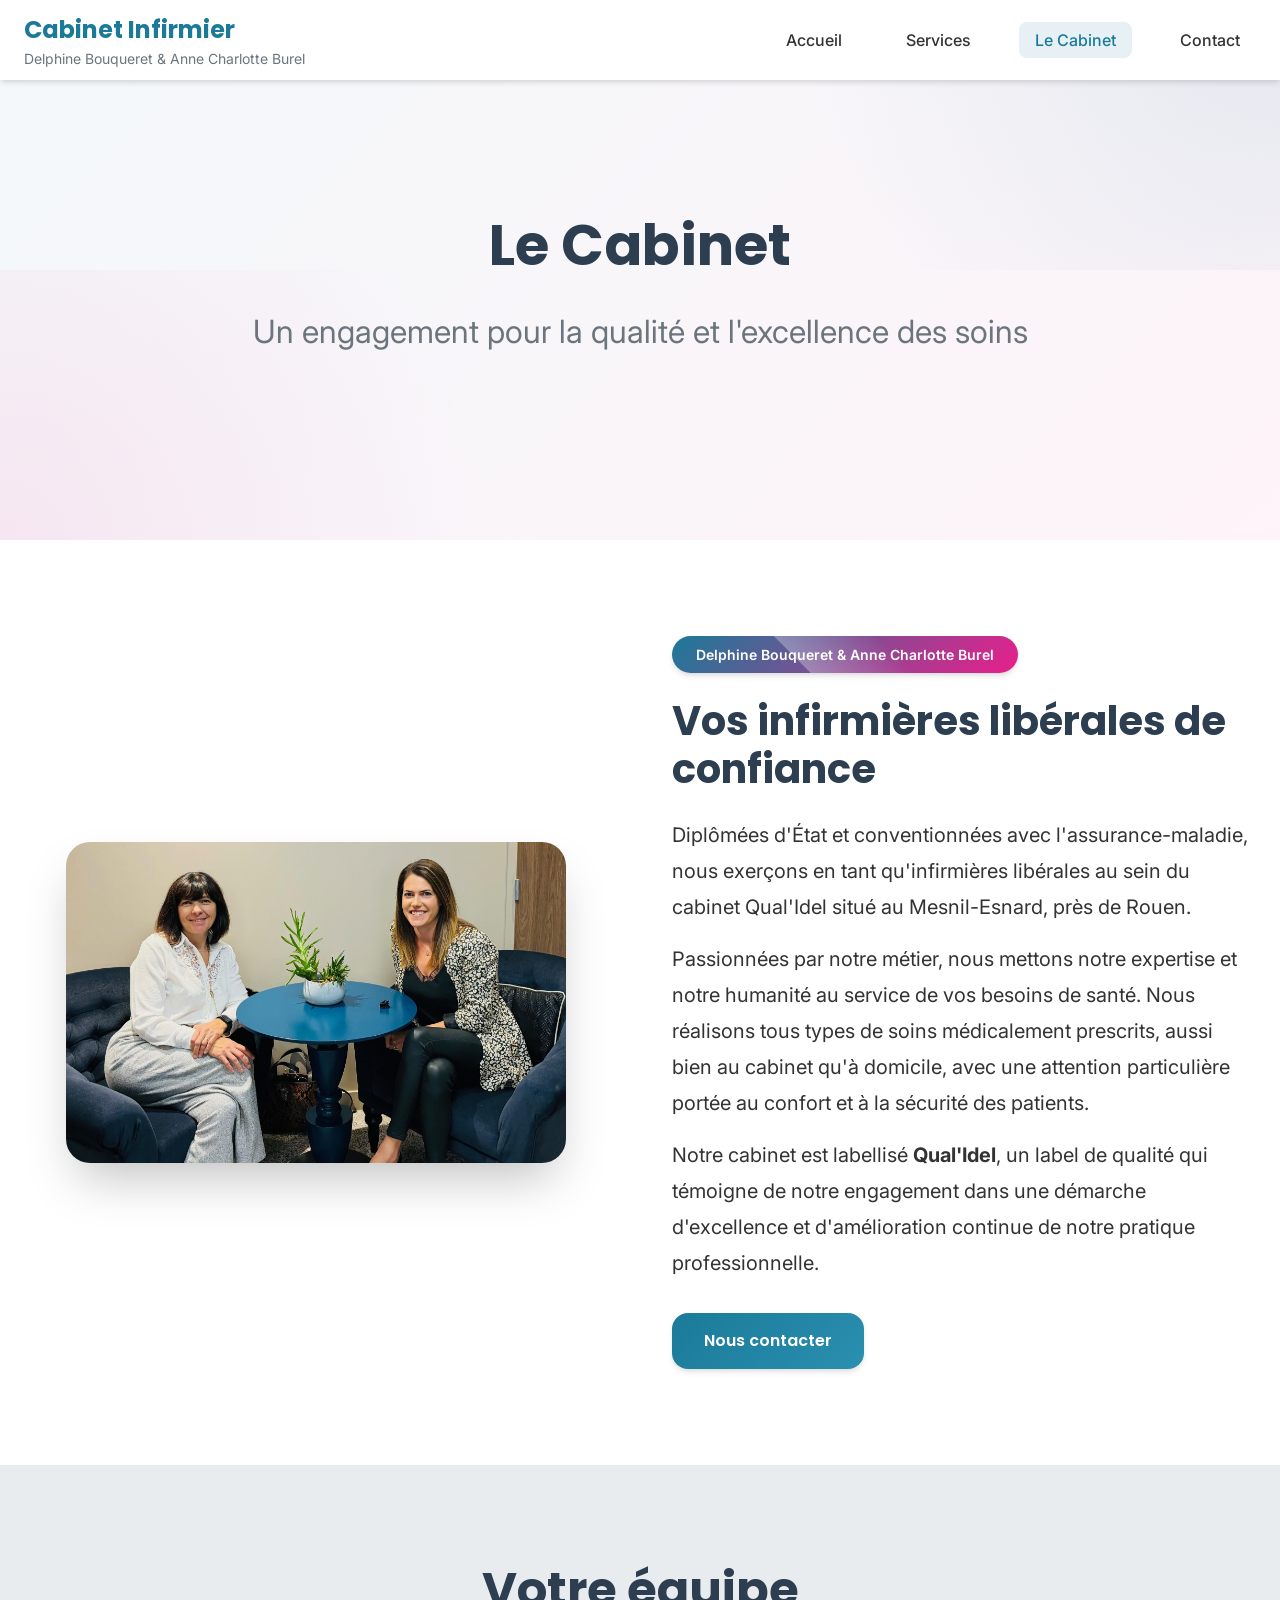
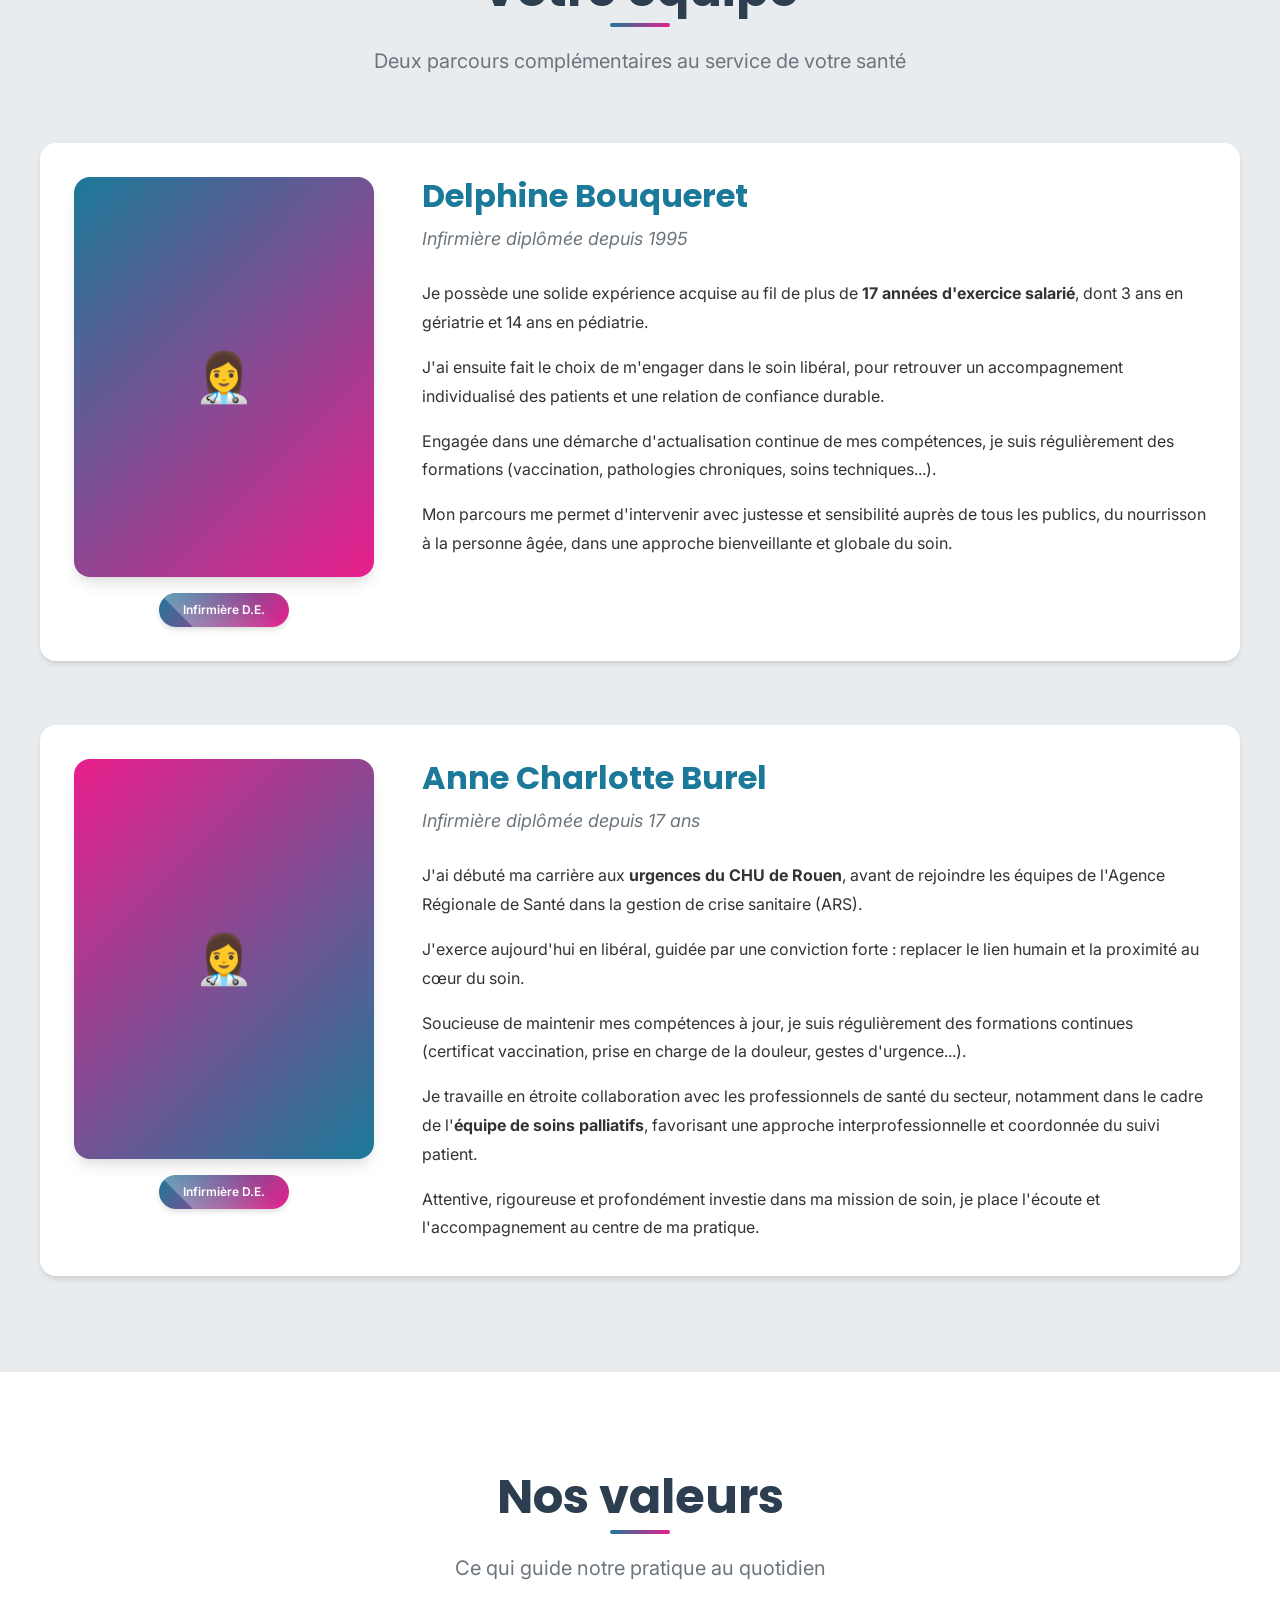
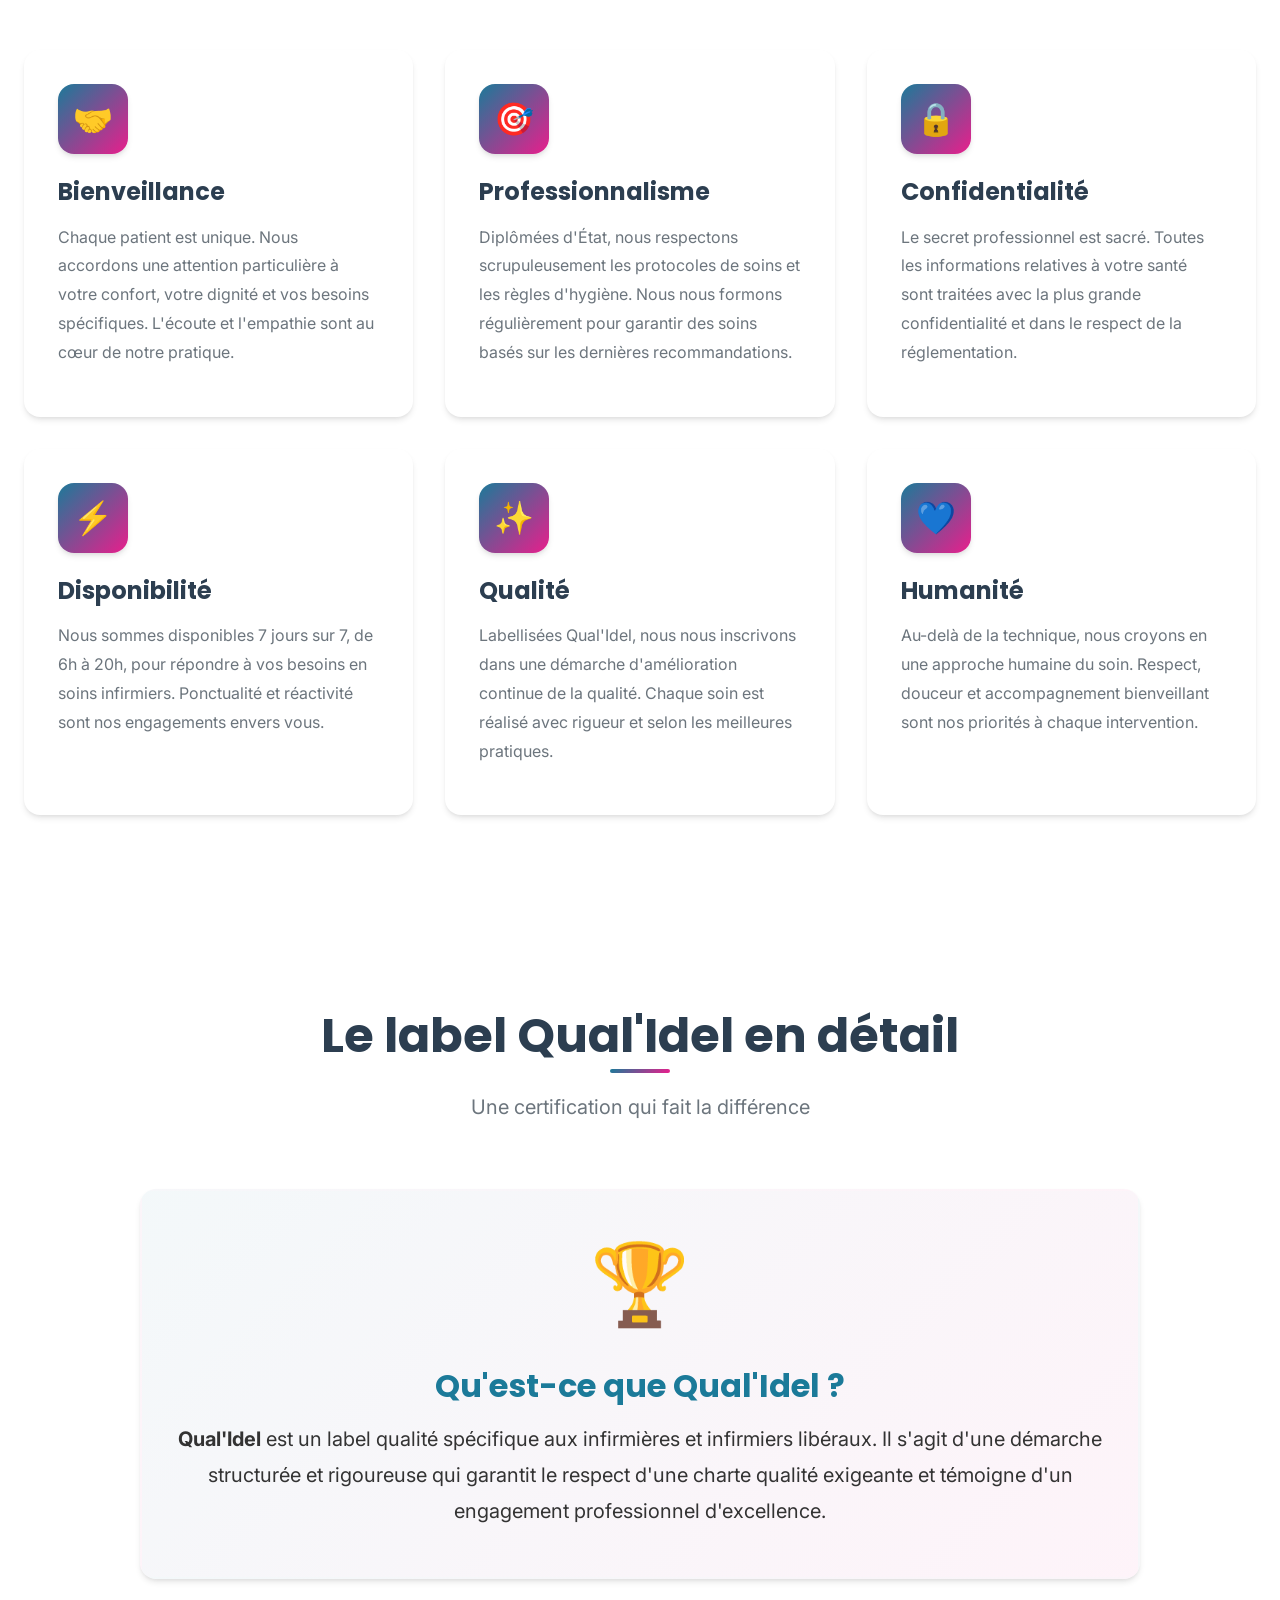
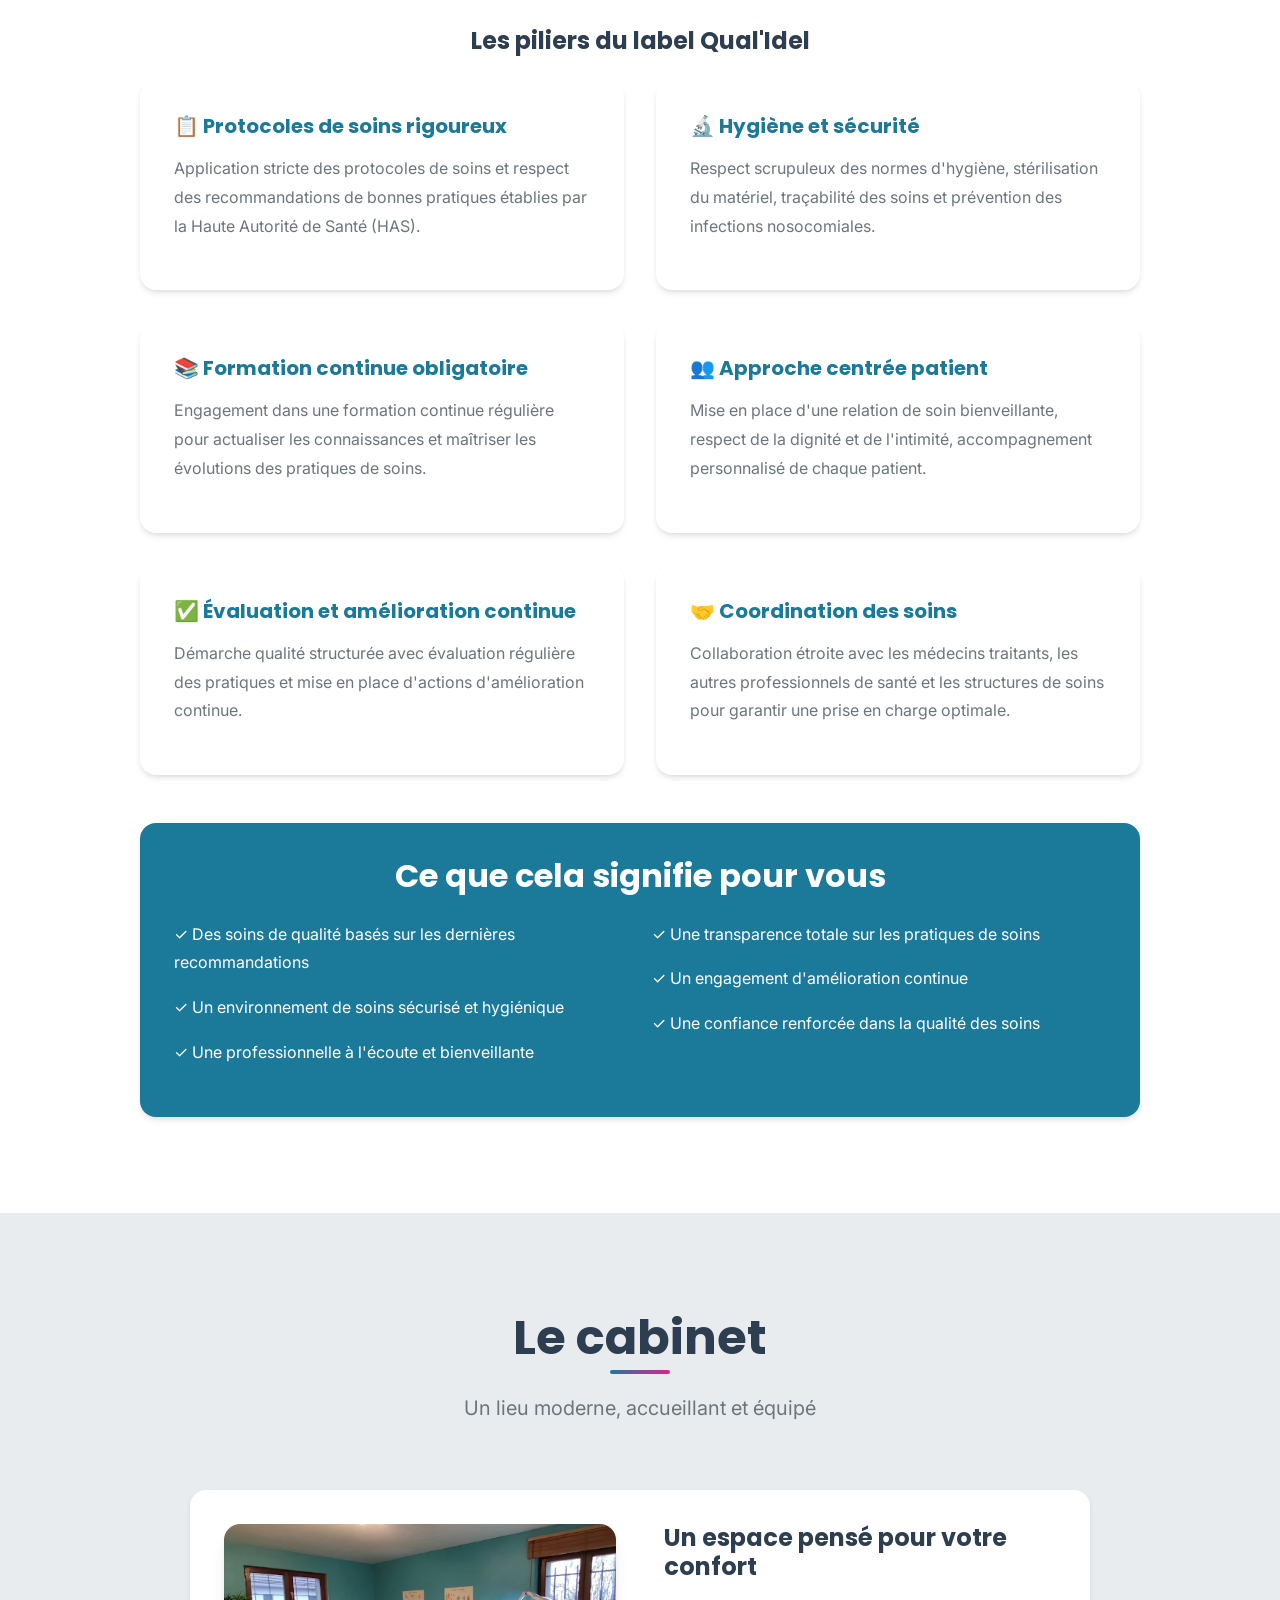
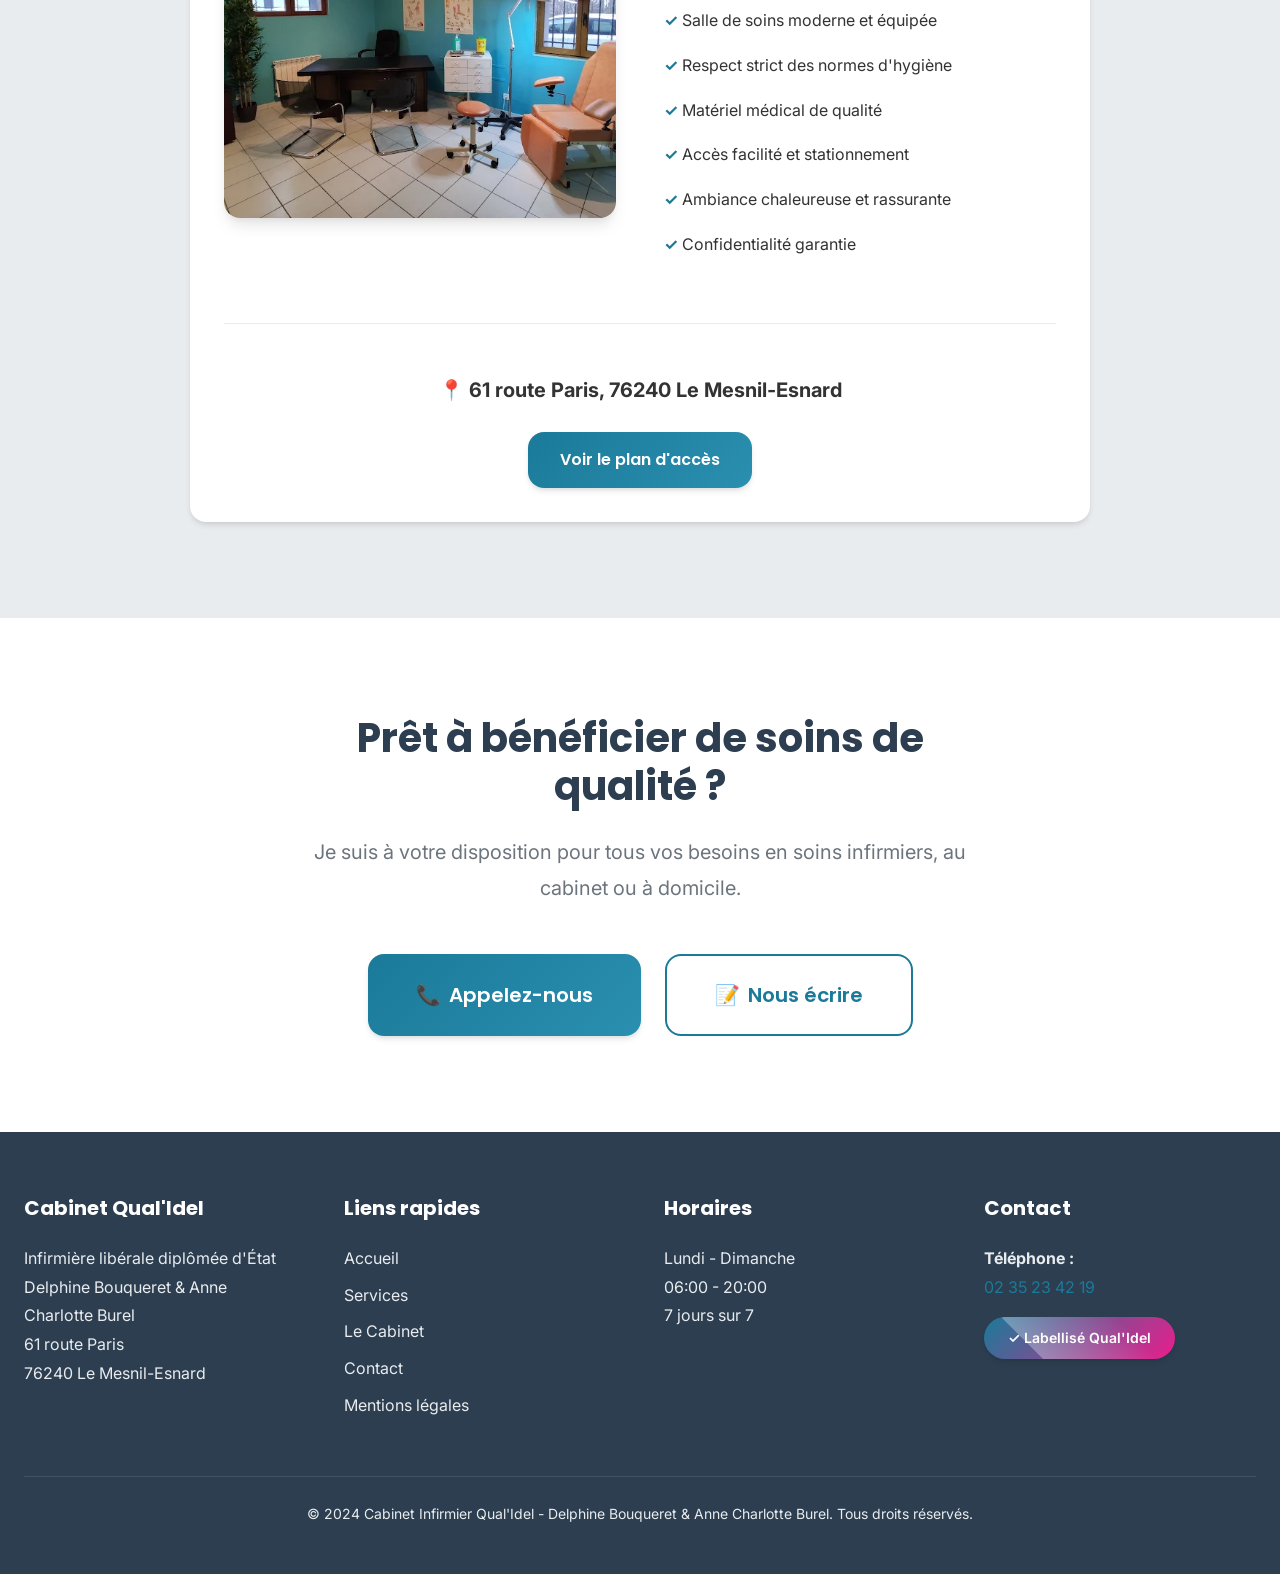
==== pages/cabinet.html @ 6325a1d1 "Lien avec le repo distant" ====
<!DOCTYPE html>
<html lang="fr">
<head>
  <meta charset="UTF-8">
  <meta name="viewport" content="width=device-width, initial-scale=1.0">
  <meta name="description" content="Découvrez le cabinet infirmier Qual'Idel : présentation de Priscillia Disdier, valeurs, label qualité et engagement professionnel.">
  <meta name="keywords" content="cabinet infirmier, Qual'Idel, Priscillia Disdier, label qualité, infirmière libérale, Le Mesnil-Esnard">

  <!-- Open Graph -->
  <meta property="og:title" content="Le Cabinet - Cabinet Infirmier Qual'Idel">
  <meta property="og:description" content="Un cabinet labellisé qualité pour des soins d'excellence.">

  <!-- Google Fonts -->
  <link rel="preconnect" href="https://fonts.googleapis.com">
  <link rel="preconnect" href="https://fonts.gstatic.com" crossorigin>
  <link href="https://fonts.googleapis.com/css2?family=Inter:wght@300;400;500;600;700&family=Poppins:wght@300;400;500;600;700&display=swap" rel="stylesheet">

  <!-- Stylesheets -->
  <link rel="stylesheet" href="../assets/css/variables.css">
  <link rel="stylesheet" href="../assets/css/style.css">
  <link rel="stylesheet" href="../assets/css/responsive.css">

  <title>Le Cabinet - Cabinet Infirmier Qual'Idel</title>
</head>
<body>
  <!-- LOADER -->
  <div class="page-loader">
    <div class="loader-spinner"></div>
  </div>

  <!-- HEADER -->
  <header class="header">
    <div class="header-container">
      <div class="header-logo">
        <div>
          <a href="../index.html" style="text-decoration: none; color: inherit;">
            <div class="logo-text">Cabinet Infirmier</div>
            <div class="logo-subtitle">Delphine Bouqueret & Anne Charlotte Burel</div>
          </a>
        </div>
      </div>

      <nav class="nav">
        <ul class="nav-menu">
          <li><a href="../index.html" class="nav-link">Accueil</a></li>
          <li><a href="services.html" class="nav-link">Services</a></li>
          <li><a href="cabinet.html" class="nav-link active">Le Cabinet</a></li>
          <li><a href="contact.html" class="nav-link">Contact</a></li>
        </ul>

        <button class="nav-toggle" aria-label="Toggle navigation">
          <span></span>
          <span></span>
          <span></span>
        </button>
      </nav>
    </div>
  </header>

  <!-- HERO SECTION -->
  <section class="hero" style="min-height: 60vh;">
    <div class="container">
      <div class="hero-content" style="grid-template-columns: 1fr; text-align: center;">
        <div class="hero-text">
          <h1>Le Cabinet</h1>
          <p class="hero-subtitle">
            Un engagement pour la qualité et l'excellence des soins
          </p>
        </div>
      </div>
    </div>
  </section>

  <!-- SECTION PRÉSENTATION -->
  <section class="section">
    <div class="container">
      <div style="display: grid; grid-template-columns: 1fr 1fr; gap: var(--spacing-3xl); align-items: center;">
        <!-- Photo des infirmières -->
        <div style="text-align: center;">
          <img
            src="../assets/images/portrait-infirmieres.jpg"
            alt="Delphine Bouqueret et Anne Charlotte Burel, infirmières libérales"
            style="width: 100%; max-width: 500px; margin: 0 auto; border-radius: var(--border-radius-xl); box-shadow: var(--shadow-2xl); display: block;"
            loading="lazy"
          >
        </div>

        <!-- Texte -->
        <div>
          <span class="badge-qualidel" style="margin-bottom: var(--spacing-lg);">Delphine Bouqueret & Anne Charlotte Burel</span>
          <h2 style="font-size: var(--font-size-3xl); margin-bottom: var(--spacing-lg);">
            Vos infirmières libérales de confiance
          </h2>
          <p style="font-size: var(--font-size-lg); line-height: var(--line-height-relaxed); margin-bottom: var(--spacing-md);">
            Diplômées d'État et conventionnées avec l'assurance-maladie, nous exerçons en tant qu'infirmières libérales
            au sein du cabinet Qual'Idel situé au Mesnil-Esnard, près de Rouen.
          </p>
          <p style="font-size: var(--font-size-lg); line-height: var(--line-height-relaxed); margin-bottom: var(--spacing-md);">
            Passionnées par notre métier, nous mettons notre expertise et notre humanité au service de vos besoins de santé.
            Nous réalisons tous types de soins médicalement prescrits, aussi bien au cabinet qu'à domicile,
            avec une attention particulière portée au confort et à la sécurité des patients.
          </p>
          <p style="font-size: var(--font-size-lg); line-height: var(--line-height-relaxed); margin-bottom: var(--spacing-xl);">
            Notre cabinet est labellisé <strong>Qual'Idel</strong>, un label de qualité qui témoigne de notre engagement
            dans une démarche d'excellence et d'amélioration continue de notre pratique professionnelle.
          </p>
          <a href="contact.html" class="btn btn-primary">
            Nous contacter
          </a>
        </div>
      </div>
    </div>
  </section>

  <!-- SECTION VOTRE ÉQUIPE -->
  <section class="section section-gray">
    <div class="container">
      <div class="section-header">
        <h2 class="section-title">Votre équipe</h2>
        <p class="section-subtitle">
          Deux parcours complémentaires au service de votre santé
        </p>
      </div>

      <div style="display: grid; grid-template-columns: 1fr; gap: var(--spacing-3xl); max-width: 1200px; margin: 0 auto;">

        <!-- DELPHINE BOUQUERET -->
        <div class="card" style="display: grid; grid-template-columns: 300px 1fr; gap: var(--spacing-2xl); align-items: start;">
          <!-- Photo placeholder -->
          <div style="text-align: center;">
            <div style="width: 100%; aspect-ratio: 3/4; background: linear-gradient(135deg, var(--color-primary), var(--color-secondary)); border-radius: var(--border-radius-lg); display: flex; align-items: center; justify-content: center; color: var(--color-white); font-size: var(--font-size-4xl); box-shadow: var(--shadow-lg); margin-bottom: var(--spacing-md);">
              👩‍⚕️
            </div>
            <span class="badge-qualidel" style="font-size: var(--font-size-xs);">Infirmière D.E.</span>
          </div>

          <!-- Texte -->
          <div>
            <h3 style="font-size: var(--font-size-2xl); color: var(--color-primary); margin-bottom: var(--spacing-sm);">
              Delphine Bouqueret
            </h3>
            <p style="font-size: var(--font-size-md); color: var(--color-text-secondary); margin-bottom: var(--spacing-lg); font-style: italic;">
              Infirmière diplômée depuis 1995
            </p>

            <div style="font-size: var(--font-size-base); line-height: var(--line-height-relaxed); color: var(--color-text-primary);">
              <p style="margin-bottom: var(--spacing-md);">
                Je possède une solide expérience acquise au fil de plus de <strong>17 années d'exercice salarié</strong>, dont 3 ans en gériatrie et 14 ans en pédiatrie.
              </p>
              <p style="margin-bottom: var(--spacing-md);">
                J'ai ensuite fait le choix de m'engager dans le soin libéral, pour retrouver un accompagnement individualisé des patients et une relation de confiance durable.
              </p>
              <p style="margin-bottom: var(--spacing-md);">
                Engagée dans une démarche d'actualisation continue de mes compétences, je suis régulièrement des formations (vaccination, pathologies chroniques, soins techniques...).
              </p>
              <p style="margin-bottom: 0;">
                Mon parcours me permet d'intervenir avec justesse et sensibilité auprès de tous les publics, du nourrisson à la personne âgée, dans une approche bienveillante et globale du soin.
              </p>
            </div>
          </div>
        </div>

        <!-- ANNE CHARLOTTE BUREL -->
        <div class="card" style="display: grid; grid-template-columns: 300px 1fr; gap: var(--spacing-2xl); align-items: start;">
          <!-- Photo placeholder -->
          <div style="text-align: center;">
            <div style="width: 100%; aspect-ratio: 3/4; background: linear-gradient(135deg, var(--color-secondary), var(--color-primary)); border-radius: var(--border-radius-lg); display: flex; align-items: center; justify-content: center; color: var(--color-white); font-size: var(--font-size-4xl); box-shadow: var(--shadow-lg); margin-bottom: var(--spacing-md);">
              👩‍⚕️
            </div>
            <span class="badge-qualidel" style="font-size: var(--font-size-xs);">Infirmière D.E.</span>
          </div>

          <!-- Texte -->
          <div>
            <h3 style="font-size: var(--font-size-2xl); color: var(--color-primary); margin-bottom: var(--spacing-sm);">
              Anne Charlotte Burel
            </h3>
            <p style="font-size: var(--font-size-md); color: var(--color-text-secondary); margin-bottom: var(--spacing-lg); font-style: italic;">
              Infirmière diplômée depuis 17 ans
            </p>

            <div style="font-size: var(--font-size-base); line-height: var(--line-height-relaxed); color: var(--color-text-primary);">
              <p style="margin-bottom: var(--spacing-md);">
                J'ai débuté ma carrière aux <strong>urgences du CHU de Rouen</strong>, avant de rejoindre les équipes de l'Agence Régionale de Santé dans la gestion de crise sanitaire (ARS).
              </p>
              <p style="margin-bottom: var(--spacing-md);">
                J'exerce aujourd'hui en libéral, guidée par une conviction forte : replacer le lien humain et la proximité au cœur du soin.
              </p>
              <p style="margin-bottom: var(--spacing-md);">
                Soucieuse de maintenir mes compétences à jour, je suis régulièrement des formations continues (certificat vaccination, prise en charge de la douleur, gestes d'urgence...).
              </p>
              <p style="margin-bottom: var(--spacing-md);">
                Je travaille en étroite collaboration avec les professionnels de santé du secteur, notamment dans le cadre de l'<strong>équipe de soins palliatifs</strong>, favorisant une approche interprofessionnelle et coordonnée du suivi patient.
              </p>
              <p style="margin-bottom: 0;">
                Attentive, rigoureuse et profondément investie dans ma mission de soin, je place l'écoute et l'accompagnement au centre de ma pratique.
              </p>
            </div>
          </div>
        </div>

      </div>
    </div>
  </section>

  <!-- SECTION VALEURS -->
  <section class="section">
    <div class="container">
      <div class="section-header">
        <h2 class="section-title">Nos valeurs</h2>
        <p class="section-subtitle">
          Ce qui guide notre pratique au quotidien
        </p>
      </div>

      <div class="card-grid">
        <div class="card">
          <div class="card-icon">🤝</div>
          <h3 class="card-title">Bienveillance</h3>
          <p class="card-text">
            Chaque patient est unique. Nous accordons une attention particulière à votre confort, votre dignité
            et vos besoins spécifiques. L'écoute et l'empathie sont au cœur de notre pratique.
          </p>
        </div>

        <div class="card">
          <div class="card-icon">🎯</div>
          <h3 class="card-title">Professionnalisme</h3>
          <p class="card-text">
            Diplômées d'État, nous respectons scrupuleusement les protocoles de soins et les règles d'hygiène.
            Nous nous formons régulièrement pour garantir des soins basés sur les dernières recommandations.
          </p>
        </div>

        <div class="card">
          <div class="card-icon">🔒</div>
          <h3 class="card-title">Confidentialité</h3>
          <p class="card-text">
            Le secret professionnel est sacré. Toutes les informations relatives à votre santé
            sont traitées avec la plus grande confidentialité et dans le respect de la réglementation.
          </p>
        </div>

        <div class="card">
          <div class="card-icon">⚡</div>
          <h3 class="card-title">Disponibilité</h3>
          <p class="card-text">
            Nous sommes disponibles 7 jours sur 7, de 6h à 20h, pour répondre à vos besoins en soins infirmiers.
            Ponctualité et réactivité sont nos engagements envers vous.
          </p>
        </div>

        <div class="card">
          <div class="card-icon">✨</div>
          <h3 class="card-title">Qualité</h3>
          <p class="card-text">
            Labellisées Qual'Idel, nous nous inscrivons dans une démarche d'amélioration continue de la qualité.
            Chaque soin est réalisé avec rigueur et selon les meilleures pratiques.
          </p>
        </div>

        <div class="card">
          <div class="card-icon">💙</div>
          <h3 class="card-title">Humanité</h3>
          <p class="card-text">
            Au-delà de la technique, nous croyons en une approche humaine du soin. Respect, douceur
            et accompagnement bienveillant sont nos priorités à chaque intervention.
          </p>
        </div>
      </div>
    </div>
  </section>

  <!-- SECTION QUAL'IDEL DÉTAILLÉE -->
  <section class="section">
    <div class="container">
      <div class="section-header">
        <h2 class="section-title">Le label Qual'Idel en détail</h2>
        <p class="section-subtitle">
          Une certification qui fait la différence
        </p>
      </div>

      <div style="max-width: 1000px; margin: 0 auto;">
        <!-- Intro -->
        <div class="card" style="margin-bottom: var(--spacing-2xl); background: linear-gradient(135deg, rgba(27, 122, 153, 0.05) 0%, rgba(233, 30, 140, 0.05) 100%);">
          <div style="text-align: center;">
            <div style="font-size: 5rem; margin-bottom: var(--spacing-lg);">🏆</div>
            <h3 style="font-size: var(--font-size-2xl); color: var(--color-primary); margin-bottom: var(--spacing-md);">
              Qu'est-ce que Qual'Idel ?
            </h3>
            <p style="font-size: var(--font-size-lg); line-height: var(--line-height-relaxed);">
              <strong>Qual'Idel</strong> est un label qualité spécifique aux infirmières et infirmiers libéraux.
              Il s'agit d'une démarche structurée et rigoureuse qui garantit le respect d'une charte qualité exigeante
              et témoigne d'un engagement professionnel d'excellence.
            </p>
          </div>
        </div>

        <!-- Les piliers -->
        <h3 style="font-size: var(--font-size-xl); margin-bottom: var(--spacing-lg); text-align: center;">
          Les piliers du label Qual'Idel
        </h3>

        <div style="display: grid; grid-template-columns: 1fr 1fr; gap: var(--spacing-xl); margin-bottom: var(--spacing-2xl);">
          <div class="card">
            <h4 style="color: var(--color-primary); margin-bottom: var(--spacing-md); font-size: var(--font-size-lg);">
              📋 Protocoles de soins rigoureux
            </h4>
            <p style="color: var(--color-text-secondary); line-height: var(--line-height-relaxed);">
              Application stricte des protocoles de soins et respect des recommandations de bonnes pratiques
              établies par la Haute Autorité de Santé (HAS).
            </p>
          </div>

          <div class="card">
            <h4 style="color: var(--color-primary); margin-bottom: var(--spacing-md); font-size: var(--font-size-lg);">
              🔬 Hygiène et sécurité
            </h4>
            <p style="color: var(--color-text-secondary); line-height: var(--line-height-relaxed);">
              Respect scrupuleux des normes d'hygiène, stérilisation du matériel, traçabilité des soins
              et prévention des infections nosocomiales.
            </p>
          </div>

          <div class="card">
            <h4 style="color: var(--color-primary); margin-bottom: var(--spacing-md); font-size: var(--font-size-lg);">
              📚 Formation continue obligatoire
            </h4>
            <p style="color: var(--color-text-secondary); line-height: var(--line-height-relaxed);">
              Engagement dans une formation continue régulière pour actualiser les connaissances
              et maîtriser les évolutions des pratiques de soins.
            </p>
          </div>

          <div class="card">
            <h4 style="color: var(--color-primary); margin-bottom: var(--spacing-md); font-size: var(--font-size-lg);">
              👥 Approche centrée patient
            </h4>
            <p style="color: var(--color-text-secondary); line-height: var(--line-height-relaxed);">
              Mise en place d'une relation de soin bienveillante, respect de la dignité et de l'intimité,
              accompagnement personnalisé de chaque patient.
            </p>
          </div>

          <div class="card">
            <h4 style="color: var(--color-primary); margin-bottom: var(--spacing-md); font-size: var(--font-size-lg);">
              ✅ Évaluation et amélioration continue
            </h4>
            <p style="color: var(--color-text-secondary); line-height: var(--line-height-relaxed);">
              Démarche qualité structurée avec évaluation régulière des pratiques et mise en place
              d'actions d'amélioration continue.
            </p>
          </div>

          <div class="card">
            <h4 style="color: var(--color-primary); margin-bottom: var(--spacing-md); font-size: var(--font-size-lg);">
              🤝 Coordination des soins
            </h4>
            <p style="color: var(--color-text-secondary); line-height: var(--line-height-relaxed);">
              Collaboration étroite avec les médecins traitants, les autres professionnels de santé
              et les structures de soins pour garantir une prise en charge optimale.
            </p>
          </div>
        </div>

        <!-- Ce que ça signifie pour vous -->
        <div class="card" style="background-color: var(--color-primary); color: var(--color-white);">
          <h3 style="font-size: var(--font-size-2xl); margin-bottom: var(--spacing-lg); text-align: center; color: var(--color-white);">
            Ce que cela signifie pour vous
          </h3>
          <div style="display: grid; grid-template-columns: 1fr 1fr; gap: var(--spacing-lg);">
            <div>
              <p style="margin-bottom: var(--spacing-md); line-height: var(--line-height-relaxed);">
                ✓ Des soins de qualité basés sur les dernières recommandations
              </p>
              <p style="margin-bottom: var(--spacing-md); line-height: var(--line-height-relaxed);">
                ✓ Un environnement de soins sécurisé et hygiénique
              </p>
              <p style="margin-bottom: var(--spacing-md); line-height: var(--line-height-relaxed);">
                ✓ Une professionnelle à l'écoute et bienveillante
              </p>
            </div>
            <div>
              <p style="margin-bottom: var(--spacing-md); line-height: var(--line-height-relaxed);">
                ✓ Une transparence totale sur les pratiques de soins
              </p>
              <p style="margin-bottom: var(--spacing-md); line-height: var(--line-height-relaxed);">
                ✓ Un engagement d'amélioration continue
              </p>
              <p style="margin-bottom: var(--spacing-md); line-height: var(--line-height-relaxed);">
                ✓ Une confiance renforcée dans la qualité des soins
              </p>
            </div>
          </div>
        </div>
      </div>
    </div>
  </section>

  <!-- SECTION CABINET -->
  <section class="section section-gray">
    <div class="container">
      <div class="section-header">
        <h2 class="section-title">Le cabinet</h2>
        <p class="section-subtitle">
          Un lieu moderne, accueillant et équipé
        </p>
      </div>

      <div style="max-width: 900px; margin: 0 auto;">
        <div class="card">
          <div style="display: grid; grid-template-columns: 1fr 1fr; gap: var(--spacing-2xl);">
            <!-- Image salle de soins -->
            <div style="text-align: center;">
              <img
                src="../assets/images/salle-soins.webp"
                alt="Salle de soins du cabinet infirmier Qual'Idel"
                style="width: 100%; aspect-ratio: 4/3; object-fit: cover; border-radius: var(--border-radius-lg); box-shadow: var(--shadow-lg); margin-bottom: var(--spacing-lg);"
                loading="lazy"
              >
            </div>

            <!-- Infos -->
            <div>
              <h3 style="font-size: var(--font-size-xl); margin-bottom: var(--spacing-lg);">
                Un espace pensé pour votre confort
              </h3>
              <ul style="list-style: none; padding: 0; line-height: var(--line-height-relaxed);">
                <li style="margin-bottom: var(--spacing-md);">
                  <strong style="color: var(--color-primary);">✓</strong> Salle de soins moderne et équipée
                </li>
                <li style="margin-bottom: var(--spacing-md);">
                  <strong style="color: var(--color-primary);">✓</strong> Respect strict des normes d'hygiène
                </li>
                <li style="margin-bottom: var(--spacing-md);">
                  <strong style="color: var(--color-primary);">✓</strong> Matériel médical de qualité
                </li>
                <li style="margin-bottom: var(--spacing-md);">
                  <strong style="color: var(--color-primary);">✓</strong> Accès facilité et stationnement
                </li>
                <li style="margin-bottom: var(--spacing-md);">
                  <strong style="color: var(--color-primary);">✓</strong> Ambiance chaleureuse et rassurante
                </li>
                <li style="margin-bottom: var(--spacing-md);">
                  <strong style="color: var(--color-primary);">✓</strong> Confidentialité garantie
                </li>
              </ul>
            </div>
          </div>

          <div style="margin-top: var(--spacing-2xl); padding-top: var(--spacing-2xl); border-top: 1px solid var(--color-neutral-medium); text-align: center;">
            <p style="font-size: var(--font-size-lg); line-height: var(--line-height-relaxed); margin-bottom: var(--spacing-lg);">
              <strong>📍 61 route Paris, 76240 Le Mesnil-Esnard</strong>
            </p>
            <a href="contact.html" class="btn btn-primary">
              Voir le plan d'accès
            </a>
          </div>
        </div>
      </div>
    </div>
  </section>

  <!-- SECTION CTA -->
  <section class="section">
    <div class="container">
      <div style="max-width: 700px; margin: 0 auto; text-align: center;">
        <h2 style="font-size: var(--font-size-3xl); margin-bottom: var(--spacing-lg);">
          Prêt à bénéficier de soins de qualité ?
        </h2>
        <p style="font-size: var(--font-size-lg); color: var(--color-text-secondary); margin-bottom: var(--spacing-2xl);">
          Je suis à votre disposition pour tous vos besoins en soins infirmiers,
          au cabinet ou à domicile.
        </p>
        <div style="display: flex; justify-content: center; gap: var(--spacing-lg); flex-wrap: wrap;">
          <a href="tel:0235234219" class="btn btn-primary btn-large">
            <span class="btn-icon">📞</span>
            Appelez-nous
          </a>
          <a href="contact.html" class="btn btn-outline btn-large">
            <span class="btn-icon">📝</span>
            Nous écrire
          </a>
        </div>
      </div>
    </div>
  </section>

  <!-- FOOTER -->
  <footer class="footer">
    <div class="container">
      <div class="footer-content">
        <div class="footer-section">
          <h3>Cabinet Qual'Idel</h3>
          <p>
            Infirmière libérale diplômée d'État<br>
            Delphine Bouqueret & Anne Charlotte Burel<br>
            61 route Paris<br>
            76240 Le Mesnil-Esnard
          </p>
        </div>

        <div class="footer-section">
          <h3>Liens rapides</h3>
          <ul class="footer-links">
            <li><a href="../index.html">Accueil</a></li>
            <li><a href="services.html">Services</a></li>
            <li><a href="cabinet.html">Le Cabinet</a></li>
            <li><a href="contact.html">Contact</a></li>
            <li><a href="mentions-legales.html">Mentions légales</a></li>
          </ul>
        </div>

        <div class="footer-section">
          <h3>Horaires</h3>
          <p>
            Lundi - Dimanche<br>
            06:00 - 20:00<br>
            7 jours sur 7
          </p>
        </div>

        <div class="footer-section">
          <h3>Contact</h3>
          <p>
            <strong>Téléphone :</strong><br>
            <a href="tel:0235234219" class="phone-number">02 35 23 42 19</a>
          </p>
          <p style="margin-top: var(--spacing-md);">
            <span class="badge-qualidel" style="display: inline-flex;">✓ Labellisé Qual'Idel</span>
          </p>
        </div>
      </div>

      <div class="footer-bottom">
        <p>&copy; 2024 Cabinet Infirmier Qual'Idel - Delphine Bouqueret & Anne Charlotte Burel. Tous droits réservés.</p>
      </div>
    </div>
  </footer>

  <!-- BOUTON RETOUR EN HAUT -->
  <button class="back-to-top" aria-label="Retour en haut">↑</button>

  <!-- SCRIPTS -->
  <script src="../assets/js/main.js"></script>
</body>
</html>
---- assets/css/variables.css ----
/* =========================================
   VARIABLES CSS - Cabinet Infirmier Qual'Idel
   ========================================= */

:root {
  /* === COULEURS PRINCIPALES === */
  --color-primary: #1B7A99;        /* Bleu canard Qual'Idel */
  --color-primary-light: #2A8FB0;  /* Bleu canard clair */
  --color-primary-dark: #14657E;   /* Bleu canard foncé */

  --color-secondary: #E91E8C;      /* Rose Qual'Idel */
  --color-secondary-light: #F03AA1; /* Rose clair */
  --color-secondary-dark: #C71876;  /* Rose foncé */

  /* === COULEURS NEUTRES === */
  --color-neutral-light: #F8F9FA;  /* Fond clair */
  --color-neutral-medium: #E9ECEF; /* Gris clair */
  --color-neutral-dark: #2C3E50;   /* Gris foncé */
  --color-white: #FFFFFF;
  --color-black: #000000;

  /* === COULEURS DE TEXTE === */
  --color-text-primary: #333333;
  --color-text-secondary: #6C757D;
  --color-text-light: #FFFFFF;

  /* === COULEURS D'ÉTAT === */
  --color-success: #28A745;
  --color-error: #DC3545;
  --color-warning: #FFC107;
  --color-info: #17A2B8;

  /* === TYPOGRAPHIE === */
  --font-heading: 'Poppins', sans-serif;
  --font-body: 'Inter', sans-serif;

  /* Tailles de police */
  --font-size-xs: 0.75rem;    /* 12px */
  --font-size-sm: 0.875rem;   /* 14px */
  --font-size-base: 1rem;     /* 16px */
  --font-size-md: 1.125rem;   /* 18px */
  --font-size-lg: 1.25rem;    /* 20px */
  --font-size-xl: 1.5rem;     /* 24px */
  --font-size-2xl: 2rem;      /* 32px */
  --font-size-3xl: 2.5rem;    /* 40px */
  --font-size-4xl: 3rem;      /* 48px */

  /* Poids de police */
  --font-weight-light: 300;
  --font-weight-regular: 400;
  --font-weight-medium: 500;
  --font-weight-semibold: 600;
  --font-weight-bold: 700;

  /* Hauteur de ligne */
  --line-height-tight: 1.2;
  --line-height-normal: 1.5;
  --line-height-relaxed: 1.8;

  /* === ESPACEMENTS === */
  --spacing-xs: 0.25rem;   /* 4px */
  --spacing-sm: 0.5rem;    /* 8px */
  --spacing-md: 1rem;      /* 16px */
  --spacing-lg: 1.5rem;    /* 24px */
  --spacing-xl: 2rem;      /* 32px */
  --spacing-2xl: 3rem;     /* 48px */
  --spacing-3xl: 4rem;     /* 64px */
  --spacing-4xl: 6rem;     /* 96px */

  /* === BORDURES === */
  --border-radius-sm: 0.25rem;  /* 4px */
  --border-radius-md: 0.5rem;   /* 8px */
  --border-radius-lg: 1rem;     /* 16px */
  --border-radius-xl: 1.5rem;   /* 24px */
  --border-radius-full: 9999px; /* Cercle complet */

  --border-width-thin: 1px;
  --border-width-medium: 2px;
  --border-width-thick: 4px;

  /* === OMBRES === */
  --shadow-sm: 0 1px 2px 0 rgba(0, 0, 0, 0.05);
  --shadow-md: 0 4px 6px -1px rgba(0, 0, 0, 0.1), 0 2px 4px -1px rgba(0, 0, 0, 0.06);
  --shadow-lg: 0 10px 15px -3px rgba(0, 0, 0, 0.1), 0 4px 6px -2px rgba(0, 0, 0, 0.05);
  --shadow-xl: 0 20px 25px -5px rgba(0, 0, 0, 0.1), 0 10px 10px -5px rgba(0, 0, 0, 0.04);
  --shadow-2xl: 0 25px 50px -12px rgba(0, 0, 0, 0.25);

  /* === TRANSITIONS === */
  --transition-fast: 150ms ease-in-out;
  --transition-base: 300ms ease-in-out;
  --transition-slow: 500ms ease-in-out;

  /* === Z-INDEX === */
  --z-index-dropdown: 1000;
  --z-index-sticky: 1020;
  --z-index-fixed: 1030;
  --z-index-modal-backdrop: 1040;
  --z-index-modal: 1050;
  --z-index-popover: 1060;
  --z-index-tooltip: 1070;

  /* === LARGEURS MAXIMALES === */
  --container-sm: 640px;
  --container-md: 768px;
  --container-lg: 1024px;
  --container-xl: 1280px;
  --container-2xl: 1536px;

  /* === BREAKPOINTS (pour référence JS) === */
  --breakpoint-sm: 640px;
  --breakpoint-md: 768px;
  --breakpoint-lg: 1024px;
  --breakpoint-xl: 1280px;
  --breakpoint-2xl: 1536px;

  /* === HEADER === */
  --header-height: 80px;
  --header-height-mobile: 70px;
}

/* === MODE SOMBRE (BONUS) === */
@media (prefers-color-scheme: dark) {
  :root.dark-mode {
    --color-neutral-light: #1A202C;
    --color-neutral-medium: #2D3748;
    --color-neutral-dark: #E2E8F0;
    --color-white: #1A202C;
    --color-text-primary: #E2E8F0;
    --color-text-secondary: #A0AEC0;
  }
}
---- assets/css/style.css ----
/* =========================================
   STYLES PRINCIPAUX - Cabinet Infirmier Qual'Idel
   ========================================= */

/* === RESET & BASE === */
*, *::before, *::after {
  box-sizing: border-box;
  margin: 0;
  padding: 0;
}

html {
  font-size: 16px;
  scroll-behavior: smooth;
}

body {
  font-family: var(--font-body);
  font-size: var(--font-size-base);
  line-height: var(--line-height-normal);
  color: var(--color-text-primary);
  background-color: var(--color-white);
  -webkit-font-smoothing: antialiased;
  -moz-osx-font-smoothing: grayscale;
}

/* === TYPOGRAPHIE === */
h1, h2, h3, h4, h5, h6 {
  font-family: var(--font-heading);
  font-weight: var(--font-weight-bold);
  line-height: var(--line-height-tight);
  color: var(--color-neutral-dark);
  margin-bottom: var(--spacing-md);
}

h1 { font-size: var(--font-size-4xl); }
h2 { font-size: var(--font-size-3xl); }
h3 { font-size: var(--font-size-2xl); }
h4 { font-size: var(--font-size-xl); }
h5 { font-size: var(--font-size-lg); }
h6 { font-size: var(--font-size-md); }

p {
  margin-bottom: var(--spacing-md);
  line-height: var(--line-height-relaxed);
}

a {
  color: var(--color-primary);
  text-decoration: none;
  transition: color var(--transition-fast);
}

a:hover {
  color: var(--color-primary-dark);
}

/* === CONTENEURS === */
.container {
  width: 100%;
  max-width: var(--container-xl);
  margin: 0 auto;
  padding: 0 var(--spacing-lg);
}

.container-sm {
  max-width: var(--container-md);
}

.section {
  padding: var(--spacing-4xl) 0;
}

.section-gray {
  background-color: var(--color-neutral-medium);
}

/* === HEADER === */
.header {
  position: fixed;
  top: 0;
  left: 0;
  right: 0;
  width: 100%;
  height: var(--header-height);
  background-color: var(--color-white);
  box-shadow: var(--shadow-md);
  z-index: var(--z-index-fixed);
  transition: transform var(--transition-base);
}

.header.hidden {
  transform: translateY(-100%);
}

.header-container {
  display: flex;
  align-items: center;
  justify-content: space-between;
  height: 100%;
  padding: 0 var(--spacing-lg);
  max-width: var(--container-2xl);
  margin: 0 auto;
}

.header-logo {
  display: flex;
  align-items: center;
  gap: var(--spacing-md);
}

.logo-text {
  font-family: var(--font-heading);
  font-size: var(--font-size-xl);
  font-weight: var(--font-weight-bold);
  color: var(--color-primary);
}

.logo-subtitle {
  font-size: var(--font-size-sm);
  color: var(--color-text-secondary);
  font-weight: var(--font-weight-regular);
}

/* === NAVIGATION === */
.nav {
  display: flex;
  align-items: center;
  gap: var(--spacing-xl);
}

.nav-menu {
  display: flex;
  list-style: none;
  gap: var(--spacing-xl);
}

.nav-link {
  font-weight: var(--font-weight-medium);
  color: var(--color-text-primary);
  padding: var(--spacing-sm) var(--spacing-md);
  border-radius: var(--border-radius-md);
  transition: all var(--transition-fast);
}

.nav-link:hover,
.nav-link.active {
  color: var(--color-primary);
  background-color: rgba(27, 122, 153, 0.1);
}

.nav-toggle {
  display: none;
  flex-direction: column;
  gap: 5px;
  background: none;
  border: none;
  cursor: pointer;
  padding: var(--spacing-sm);
}

.nav-toggle span {
  width: 25px;
  height: 3px;
  background-color: var(--color-primary);
  border-radius: var(--border-radius-sm);
  transition: all var(--transition-fast);
}

/* === BOUTONS === */
.btn {
  display: inline-flex;
  align-items: center;
  justify-content: center;
  gap: var(--spacing-sm);
  padding: var(--spacing-md) var(--spacing-xl);
  font-family: var(--font-heading);
  font-size: var(--font-size-base);
  font-weight: var(--font-weight-semibold);
  border: none;
  border-radius: var(--border-radius-lg);
  cursor: pointer;
  transition: all var(--transition-base);
  text-decoration: none;
  position: relative;
  overflow: hidden;
}

.btn::before {
  content: '';
  position: absolute;
  top: 50%;
  left: 50%;
  width: 0;
  height: 0;
  border-radius: 50%;
  background: rgba(255, 255, 255, 0.3);
  transform: translate(-50%, -50%);
  transition: width 0.6s, height 0.6s;
}

.btn:hover::before {
  width: 300px;
  height: 300px;
}

.btn-primary {
  background: linear-gradient(135deg, var(--color-primary), var(--color-primary-light));
  color: var(--color-white);
  box-shadow: var(--shadow-md);
}

.btn-primary:hover {
  background: linear-gradient(135deg, var(--color-primary-dark), var(--color-primary));
  color: var(--color-white);
  transform: translateY(-3px) scale(1.02);
  box-shadow: var(--shadow-xl);
}

.btn-secondary {
  background: linear-gradient(135deg, var(--color-secondary), var(--color-secondary-light));
  color: var(--color-white);
  box-shadow: var(--shadow-md);
}

.btn-secondary:hover {
  background: linear-gradient(135deg, var(--color-secondary-dark), var(--color-secondary));
  color: var(--color-white);
  transform: translateY(-3px) scale(1.02);
  box-shadow: var(--shadow-xl);
}

.btn-outline {
  background-color: transparent;
  color: var(--color-primary);
  border: 2px solid var(--color-primary);
}

.btn-outline:hover {
  background-color: var(--color-primary);
  color: var(--color-white);
}

.btn-large {
  padding: var(--spacing-lg) var(--spacing-2xl);
  font-size: var(--font-size-lg);
}

.btn-icon {
  font-size: var(--font-size-lg);
}

/* === HERO SECTION === */
.hero {
  min-height: 100vh;
  display: flex;
  align-items: center;
  background: linear-gradient(135deg, rgba(27, 122, 153, 0.05) 0%, rgba(233, 30, 140, 0.05) 100%);
  padding-top: var(--header-height);
  position: relative;
  overflow: hidden;
}

.hero::before {
  content: '';
  position: absolute;
  top: -50%;
  right: -50%;
  width: 100%;
  height: 100%;
  background: radial-gradient(circle, rgba(27, 122, 153, 0.1) 0%, transparent 70%);
  animation: float 20s infinite ease-in-out;
}

.hero::after {
  content: '';
  position: absolute;
  bottom: -50%;
  left: -50%;
  width: 100%;
  height: 100%;
  background: radial-gradient(circle, rgba(233, 30, 140, 0.08) 0%, transparent 70%);
  animation: float 15s infinite ease-in-out reverse;
}

@keyframes float {
  0%, 100% { transform: translate(0, 0); }
  50% { transform: translate(50px, 50px); }
}

.hero-content {
  display: grid;
  grid-template-columns: 1fr 1fr;
  gap: var(--spacing-3xl);
  align-items: center;
  position: relative;
  z-index: 1;
}

.hero-text h1 {
  font-size: var(--font-size-4xl);
  margin-bottom: var(--spacing-lg);
  color: var(--color-neutral-dark);
  animation: slideInLeft 0.8s ease-out;
}

.hero-text .highlight {
  background: linear-gradient(135deg, var(--color-primary), var(--color-secondary));
  -webkit-background-clip: text;
  -webkit-text-fill-color: transparent;
  background-clip: text;
  position: relative;
}

.hero-text .highlight::after {
  content: '';
  position: absolute;
  bottom: -5px;
  left: 0;
  width: 100%;
  height: 3px;
  background: linear-gradient(135deg, var(--color-primary), var(--color-secondary));
  transform: scaleX(0);
  transform-origin: left;
  animation: underline 1s ease-out 0.5s forwards;
}

@keyframes slideInLeft {
  from {
    opacity: 0;
    transform: translateX(-50px);
  }
  to {
    opacity: 1;
    transform: translateX(0);
  }
}

@keyframes underline {
  to {
    transform: scaleX(1);
  }
}

.hero-subtitle {
  font-size: var(--font-size-xl);
  color: var(--color-text-secondary);
  margin-bottom: var(--spacing-2xl);
  line-height: var(--line-height-relaxed);
}

.hero-cta {
  display: flex;
  gap: var(--spacing-lg);
  flex-wrap: wrap;
}

.hero-image {
  display: flex;
  justify-content: center;
  align-items: center;
}

.hero-image-placeholder {
  width: 100%;
  max-width: 500px;
  aspect-ratio: 1;
  background: linear-gradient(135deg, var(--color-primary), var(--color-secondary));
  border-radius: var(--border-radius-xl);
  display: flex;
  align-items: center;
  justify-content: center;
  color: var(--color-white);
  font-size: var(--font-size-2xl);
  box-shadow: var(--shadow-2xl);
  animation: float 6s infinite ease-in-out, slideInRight 0.8s ease-out;
  position: relative;
}

.hero-image-placeholder::before {
  content: '';
  position: absolute;
  inset: -10px;
  border-radius: var(--border-radius-xl);
  background: linear-gradient(135deg, var(--color-primary), var(--color-secondary));
  opacity: 0.3;
  filter: blur(20px);
  z-index: -1;
  animation: pulse 3s infinite;
}

@keyframes slideInRight {
  from {
    opacity: 0;
    transform: translateX(50px);
  }
  to {
    opacity: 1;
    transform: translateX(0);
  }
}

@keyframes pulse {
  0%, 100% {
    opacity: 0.3;
    transform: scale(1);
  }
  50% {
    opacity: 0.5;
    transform: scale(1.05);
  }
}

/* === SECTIONS === */
.section-header {
  text-align: center;
  max-width: 800px;
  margin: 0 auto var(--spacing-3xl);
}

.section-title {
  font-size: var(--font-size-3xl);
  margin-bottom: var(--spacing-md);
  position: relative;
  display: inline-block;
  padding-bottom: var(--spacing-sm);
}

.section-title::after {
  content: '';
  position: absolute;
  bottom: 0;
  left: 50%;
  transform: translateX(-50%);
  width: 60px;
  height: 4px;
  background: linear-gradient(135deg, var(--color-primary), var(--color-secondary));
  border-radius: var(--border-radius-full);
}

.section-subtitle {
  font-size: var(--font-size-lg);
  color: var(--color-text-secondary);
}

/* === CARDS === */
.card-grid {
  display: grid;
  grid-template-columns: repeat(auto-fit, minmax(300px, 1fr));
  gap: var(--spacing-xl);
}

.card {
  background-color: var(--color-white);
  border-radius: var(--border-radius-lg);
  padding: var(--spacing-xl);
  box-shadow: var(--shadow-md);
  transition: all var(--transition-base);
  border: 2px solid transparent;
  position: relative;
  overflow: hidden;
}

.card::before {
  content: '';
  position: absolute;
  top: 0;
  left: -100%;
  width: 100%;
  height: 100%;
  background: linear-gradient(90deg, transparent, rgba(27, 122, 153, 0.1), transparent);
  transition: left 0.5s;
}

.card:hover::before {
  left: 100%;
}

.card:hover {
  transform: translateY(-8px) scale(1.02);
  box-shadow: var(--shadow-2xl);
  border-color: var(--color-primary);
}

.card-icon {
  width: 70px;
  height: 70px;
  background: linear-gradient(135deg, var(--color-primary), var(--color-secondary));
  border-radius: var(--border-radius-lg);
  display: flex;
  align-items: center;
  justify-content: center;
  color: var(--color-white);
  font-size: var(--font-size-2xl);
  margin-bottom: var(--spacing-lg);
  transition: all var(--transition-base);
  box-shadow: var(--shadow-md);
}

.card:hover .card-icon {
  transform: rotate(5deg) scale(1.1);
  box-shadow: var(--shadow-lg);
}

.card-title {
  font-size: var(--font-size-xl);
  margin-bottom: var(--spacing-md);
}

.card-text {
  color: var(--color-text-secondary);
  line-height: var(--line-height-relaxed);
}

/* === BADGE QUAL'IDEL === */
.badge-qualidel {
  display: inline-flex;
  align-items: center;
  gap: var(--spacing-sm);
  padding: var(--spacing-sm) var(--spacing-lg);
  background: linear-gradient(135deg, var(--color-primary), var(--color-secondary));
  color: var(--color-white);
  border-radius: var(--border-radius-full);
  font-weight: var(--font-weight-semibold);
  font-size: var(--font-size-sm);
  box-shadow: var(--shadow-md);
  transition: all var(--transition-base);
  position: relative;
  overflow: hidden;
}

.badge-qualidel::after {
  content: '';
  position: absolute;
  top: -50%;
  right: -50%;
  bottom: -50%;
  left: -50%;
  background: linear-gradient(to bottom, rgba(255, 255, 255, 0), rgba(255, 255, 255, 0.3));
  transform: rotate(45deg);
  animation: shine 3s infinite;
}

@keyframes shine {
  0% { transform: translateX(-100%) translateY(-100%) rotate(45deg); }
  100% { transform: translateX(100%) translateY(100%) rotate(45deg); }
}

.badge-qualidel:hover {
  transform: scale(1.05);
  box-shadow: var(--shadow-lg);
}

/* === TÉMOIGNAGES === */
.testimonial-grid {
  display: grid;
  grid-template-columns: repeat(auto-fit, minmax(350px, 1fr));
  gap: var(--spacing-xl);
}

.testimonial {
  background: linear-gradient(135deg, var(--color-white) 0%, rgba(27, 122, 153, 0.02) 100%);
  padding: var(--spacing-xl);
  border-radius: var(--border-radius-lg);
  box-shadow: var(--shadow-md);
  position: relative;
  transition: all var(--transition-base);
  border: 2px solid transparent;
}

.testimonial:hover {
  transform: translateY(-5px);
  box-shadow: var(--shadow-xl);
  border-color: var(--color-primary);
}

.testimonial::before {
  content: '"';
  position: absolute;
  top: var(--spacing-lg);
  left: var(--spacing-lg);
  font-size: 4rem;
  color: var(--color-primary);
  opacity: 0.15;
  font-family: Georgia, serif;
  line-height: 1;
  transition: all var(--transition-base);
}

.testimonial:hover::before {
  opacity: 0.3;
  transform: scale(1.1);
}

.testimonial-text {
  font-style: italic;
  margin-bottom: var(--spacing-lg);
  position: relative;
  z-index: 1;
}

.testimonial-author {
  display: flex;
  align-items: center;
  gap: var(--spacing-md);
}

.testimonial-avatar {
  width: 50px;
  height: 50px;
  border-radius: var(--border-radius-full);
  background: linear-gradient(135deg, var(--color-primary), var(--color-secondary));
  display: flex;
  align-items: center;
  justify-content: center;
  color: var(--color-white);
  font-weight: var(--font-weight-bold);
}

.testimonial-name {
  font-weight: var(--font-weight-semibold);
  color: var(--color-neutral-dark);
}

.testimonial-rating {
  color: var(--color-warning);
  margin-top: var(--spacing-xs);
}

/* === INFO PRATIQUES === */
.info-grid {
  display: grid;
  grid-template-columns: repeat(auto-fit, minmax(250px, 1fr));
  gap: var(--spacing-xl);
}

.info-item {
  display: flex;
  flex-direction: column;
  align-items: center;
  text-align: center;
  padding: var(--spacing-xl);
  background-color: var(--color-white);
  border-radius: var(--border-radius-lg);
  box-shadow: var(--shadow-md);
  transition: all var(--transition-base);
  border: 2px solid transparent;
}

.info-item:hover {
  transform: translateY(-5px);
  box-shadow: var(--shadow-xl);
  border-color: var(--color-primary);
}

.info-icon {
  width: 80px;
  height: 80px;
  background: linear-gradient(135deg, var(--color-primary), var(--color-secondary));
  border-radius: var(--border-radius-full);
  display: flex;
  align-items: center;
  justify-content: center;
  color: var(--color-white);
  font-size: var(--font-size-2xl);
  margin-bottom: var(--spacing-lg);
  transition: all var(--transition-base);
  box-shadow: 0 4px 15px rgba(27, 122, 153, 0.3);
}

.info-item:hover .info-icon {
  transform: scale(1.1) rotate(5deg);
  box-shadow: 0 6px 20px rgba(27, 122, 153, 0.5);
}

.info-title {
  font-size: var(--font-size-lg);
  font-weight: var(--font-weight-semibold);
  margin-bottom: var(--spacing-sm);
}

.info-text {
  color: var(--color-text-secondary);
}

.info-link {
  margin-top: var(--spacing-md);
  font-weight: var(--font-weight-semibold);
  color: var(--color-primary);
}

/* === FORMULAIRE === */
.form-group {
  margin-bottom: var(--spacing-lg);
}

.form-label {
  display: block;
  font-weight: var(--font-weight-semibold);
  margin-bottom: var(--spacing-sm);
  color: var(--color-neutral-dark);
}

.form-input,
.form-textarea,
.form-select {
  width: 100%;
  padding: var(--spacing-md);
  font-family: var(--font-body);
  font-size: var(--font-size-base);
  border: 2px solid var(--color-neutral-medium);
  border-radius: var(--border-radius-md);
  transition: all var(--transition-fast);
  background-color: var(--color-white);
}

.form-input:focus,
.form-textarea:focus,
.form-select:focus {
  outline: none;
  border-color: var(--color-primary);
  box-shadow: 0 0 0 3px rgba(27, 122, 153, 0.1);
}

.form-textarea {
  resize: vertical;
  min-height: 150px;
}

.form-error {
  color: var(--color-error);
  font-size: var(--font-size-sm);
  margin-top: var(--spacing-xs);
  display: none;
}

.form-group.error .form-error {
  display: block;
}

.form-group.error .form-input,
.form-group.error .form-textarea {
  border-color: var(--color-error);
}

.form-success {
  padding: var(--spacing-lg);
  background-color: var(--color-success);
  color: var(--color-white);
  border-radius: var(--border-radius-md);
  text-align: center;
  margin-bottom: var(--spacing-lg);
  display: none;
}

.form-success.show {
  display: block;
}

/* === MAP === */
.map-container {
  width: 100%;
  height: 400px;
  border-radius: var(--border-radius-lg);
  overflow: hidden;
  box-shadow: var(--shadow-lg);
  margin-bottom: var(--spacing-2xl);
}

.map-placeholder {
  width: 100%;
  height: 100%;
  background: linear-gradient(135deg, var(--color-primary), var(--color-secondary));
  display: flex;
  align-items: center;
  justify-content: center;
  color: var(--color-white);
  font-size: var(--font-size-xl);
}

/* === FOOTER === */
.footer {
  background-color: var(--color-neutral-dark);
  color: var(--color-neutral-light);
  padding: var(--spacing-3xl) 0 var(--spacing-xl);
}

.footer-content {
  display: grid;
  grid-template-columns: repeat(auto-fit, minmax(250px, 1fr));
  gap: var(--spacing-2xl);
  margin-bottom: var(--spacing-2xl);
}

.footer-section h3 {
  color: var(--color-white);
  margin-bottom: var(--spacing-lg);
  font-size: var(--font-size-lg);
}

.footer-section p,
.footer-section li {
  color: var(--color-neutral-medium);
  line-height: var(--line-height-relaxed);
}

.footer-links {
  list-style: none;
}

.footer-links li {
  margin-bottom: var(--spacing-sm);
}

.footer-links a {
  color: var(--color-neutral-medium);
  transition: color var(--transition-fast);
}

.footer-links a:hover {
  color: var(--color-white);
}

.footer-bottom {
  border-top: 1px solid rgba(255, 255, 255, 0.1);
  padding-top: var(--spacing-lg);
  text-align: center;
  color: var(--color-neutral-medium);
  font-size: var(--font-size-sm);
}

/* === RETOUR EN HAUT === */
.back-to-top {
  position: fixed;
  bottom: var(--spacing-xl);
  right: var(--spacing-xl);
  width: 50px;
  height: 50px;
  background: linear-gradient(135deg, var(--color-primary), var(--color-secondary));
  color: var(--color-white);
  border: none;
  border-radius: var(--border-radius-full);
  font-size: var(--font-size-xl);
  cursor: pointer;
  box-shadow: var(--shadow-lg);
  opacity: 0;
  visibility: hidden;
  transition: all var(--transition-base);
  z-index: var(--z-index-fixed);
}

.back-to-top.show {
  opacity: 1;
  visibility: visible;
}

.back-to-top:hover {
  transform: translateY(-5px);
  box-shadow: var(--shadow-xl);
}

/* === LOADER === */
.page-loader {
  position: fixed;
  top: 0;
  left: 0;
  width: 100%;
  height: 100%;
  background-color: var(--color-white);
  display: flex;
  align-items: center;
  justify-content: center;
  z-index: 9999;
  transition: opacity var(--transition-slow), visibility var(--transition-slow);
}

.page-loader.hidden {
  opacity: 0;
  visibility: hidden;
}

.loader-spinner {
  width: 50px;
  height: 50px;
  border: 4px solid var(--color-neutral-light);
  border-top-color: var(--color-primary);
  border-radius: var(--border-radius-full);
  animation: spin 1s linear infinite;
}

@keyframes spin {
  to { transform: rotate(360deg); }
}

/* === ANIMATIONS === */
@keyframes fadeIn {
  from {
    opacity: 0;
    transform: translateY(20px);
  }
  to {
    opacity: 1;
    transform: translateY(0);
  }
}

.fade-in {
  animation: fadeIn 0.6s ease-out forwards;
}

.fade-in-delay-1 { animation-delay: 0.1s; }
.fade-in-delay-2 { animation-delay: 0.2s; }
.fade-in-delay-3 { animation-delay: 0.3s; }

/* === UTILITAIRES === */
.text-center { text-align: center; }
.text-left { text-align: left; }
.text-right { text-align: right; }

.mt-0 { margin-top: 0; }
.mt-1 { margin-top: var(--spacing-md); }
.mt-2 { margin-top: var(--spacing-lg); }
.mt-3 { margin-top: var(--spacing-xl); }

.mb-0 { margin-bottom: 0; }
.mb-1 { margin-bottom: var(--spacing-md); }
.mb-2 { margin-bottom: var(--spacing-lg); }
.mb-3 { margin-bottom: var(--spacing-xl); }

.hidden { display: none !important; }
.visible { display: block !important; }
---- assets/css/responsive.css ----
/* =========================================
   STYLES RESPONSIVE - Cabinet Infirmier Qual'Idel
   Mobile-First Approach
   ========================================= */

/* === TABLETTE (768px et plus) === */
@media (max-width: 768px) {
  /* Typographie */
  h1 { font-size: var(--font-size-3xl); }
  h2 { font-size: var(--font-size-2xl); }
  h3 { font-size: var(--font-size-xl); }

  /* Header */
  .header {
    height: var(--header-height-mobile);
  }

  .header-container {
    padding: 0 var(--spacing-md);
  }

  .logo-text {
    font-size: var(--font-size-lg);
  }

  /* Navigation mobile */
  .nav-menu {
    position: fixed;
    top: var(--header-height-mobile);
    left: 0;
    right: 0;
    flex-direction: column;
    background-color: var(--color-white);
    box-shadow: var(--shadow-lg);
    padding: var(--spacing-lg);
    gap: 0;
    max-height: 0;
    overflow: hidden;
    opacity: 0;
    transition: all var(--transition-base);
  }

  .nav-menu.active {
    max-height: 500px;
    opacity: 1;
  }

  .nav-menu li {
    width: 100%;
    border-bottom: 1px solid var(--color-neutral-medium);
  }

  .nav-menu li:last-child {
    border-bottom: none;
  }

  .nav-link {
    display: block;
    width: 100%;
    padding: var(--spacing-md);
    text-align: center;
  }

  .nav-toggle {
    display: flex;
  }

  .nav-toggle.active span:nth-child(1) {
    transform: rotate(45deg) translate(7px, 7px);
  }

  .nav-toggle.active span:nth-child(2) {
    opacity: 0;
  }

  .nav-toggle.active span:nth-child(3) {
    transform: rotate(-45deg) translate(7px, -7px);
  }

  /* Hero */
  .hero {
    min-height: auto;
    padding-top: calc(var(--header-height-mobile) + var(--spacing-2xl));
    padding-bottom: var(--spacing-3xl);
  }

  .hero-content {
    grid-template-columns: 1fr;
    gap: var(--spacing-2xl);
  }

  .hero-text h1 {
    font-size: var(--font-size-3xl);
  }

  .hero-subtitle {
    font-size: var(--font-size-lg);
  }

  .hero-cta {
    flex-direction: column;
  }

  .hero-cta .btn {
    width: 100%;
  }

  .hero-image {
    order: -1;
  }

  .hero-image-placeholder {
    max-width: 300px;
  }

  /* Sections */
  .section {
    padding: var(--spacing-3xl) 0;
  }

  .section-title {
    font-size: var(--font-size-2xl);
  }

  .section-subtitle {
    font-size: var(--font-size-base);
  }

  /* Cards */
  .card-grid {
    grid-template-columns: 1fr;
    gap: var(--spacing-lg);
  }

  /* Témoignages */
  .testimonial-grid {
    grid-template-columns: 1fr;
    gap: var(--spacing-lg);
  }

  /* Info pratiques */
  .info-grid {
    grid-template-columns: 1fr;
    gap: var(--spacing-lg);
  }

  /* Footer */
  .footer-content {
    grid-template-columns: 1fr;
    gap: var(--spacing-xl);
  }

  /* Boutons */
  .btn-large {
    padding: var(--spacing-md) var(--spacing-xl);
    font-size: var(--font-size-base);
  }

  /* Back to top */
  .back-to-top {
    bottom: var(--spacing-lg);
    right: var(--spacing-lg);
    width: 45px;
    height: 45px;
  }
}

/* === MOBILE (640px et moins) === */
@media (max-width: 640px) {
  /* Typographie */
  h1 { font-size: var(--font-size-2xl); }
  h2 { font-size: var(--font-size-xl); }
  h3 { font-size: var(--font-size-lg); }

  /* Container */
  .container {
    padding: 0 var(--spacing-md);
  }

  /* Hero */
  .hero-text h1 {
    font-size: var(--font-size-2xl);
  }

  .hero-subtitle {
    font-size: var(--font-size-base);
    margin-bottom: var(--spacing-xl);
  }

  .hero-image-placeholder {
    max-width: 250px;
  }

  /* Sections */
  .section {
    padding: var(--spacing-2xl) 0;
  }

  .section-header {
    margin-bottom: var(--spacing-2xl);
  }

  /* Cards */
  .card {
    padding: var(--spacing-lg);
  }

  .card-icon {
    width: 50px;
    height: 50px;
    font-size: var(--font-size-xl);
  }

  /* Témoignages */
  .testimonial {
    padding: var(--spacing-lg);
  }

  .testimonial::before {
    font-size: 3rem;
  }

  /* Info pratiques */
  .info-item {
    padding: var(--spacing-lg);
  }

  .info-icon {
    width: 60px;
    height: 60px;
    font-size: var(--font-size-xl);
  }

  /* Formulaire */
  .form-input,
  .form-textarea {
    font-size: var(--font-size-base);
  }

  /* Map */
  .map-container {
    height: 300px;
  }

  /* Footer */
  .footer {
    padding: var(--spacing-2xl) 0 var(--spacing-lg);
  }

  /* Back to top */
  .back-to-top {
    width: 40px;
    height: 40px;
    bottom: var(--spacing-md);
    right: var(--spacing-md);
  }
}

/* === TRÈS PETIT MOBILE (480px et moins) === */
@media (max-width: 480px) {
  /* Typographie */
  h1 { font-size: var(--font-size-xl); }
  h2 { font-size: var(--font-size-lg); }

  .logo-text {
    font-size: var(--font-size-md);
  }

  .logo-subtitle {
    display: none;
  }

  /* Hero */
  .hero-text h1 {
    font-size: var(--font-size-xl);
  }

  .hero-subtitle {
    font-size: var(--font-size-sm);
  }

  .btn {
    padding: var(--spacing-sm) var(--spacing-lg);
    font-size: var(--font-size-sm);
  }

  /* Cards */
  .card-grid {
    gap: var(--spacing-md);
  }

  .card-title {
    font-size: var(--font-size-lg);
  }
}

/* === GRAND ÉCRAN (1280px et plus) === */
@media (min-width: 1280px) {
  /* Hero */
  .hero-text h1 {
    font-size: 3.5rem;
  }

  .hero-subtitle {
    font-size: var(--font-size-2xl);
  }

  /* Sections */
  .section-title {
    font-size: 3rem;
  }

  /* Cards */
  .card-grid {
    grid-template-columns: repeat(3, 1fr);
  }

  /* Témoignages */
  .testimonial-grid {
    grid-template-columns: repeat(3, 1fr);
  }

  /* Info pratiques */
  .info-grid {
    grid-template-columns: repeat(4, 1fr);
  }
}

/* === TRÈS GRAND ÉCRAN (1536px et plus) === */
@media (min-width: 1536px) {
  /* Hero */
  .hero-text h1 {
    font-size: 4rem;
  }

  .hero-image-placeholder {
    max-width: 600px;
  }
}

/* === ACCESSIBILITÉ === */

/* Préférence de mouvement réduit */
@media (prefers-reduced-motion: reduce) {
  *,
  *::before,
  *::after {
    animation-duration: 0.01ms !important;
    animation-iteration-count: 1 !important;
    transition-duration: 0.01ms !important;
  }

  html {
    scroll-behavior: auto;
  }
}

/* Mode contraste élevé */
@media (prefers-contrast: high) {
  :root {
    --shadow-sm: 0 0 0 1px rgba(0, 0, 0, 0.5);
    --shadow-md: 0 0 0 2px rgba(0, 0, 0, 0.5);
    --shadow-lg: 0 0 0 3px rgba(0, 0, 0, 0.5);
  }

  .btn {
    border: 2px solid currentColor;
  }
}

/* === IMPRESSION === */
@media print {
  /* Masquer les éléments non nécessaires */
  .header,
  .nav,
  .hero-cta,
  .btn,
  .back-to-top,
  .page-loader,
  .nav-toggle {
    display: none !important;
  }

  /* Ajuster les couleurs pour l'impression */
  body {
    color: #000000;
    background: #ffffff;
  }

  /* Éviter les sauts de page dans les éléments */
  .card,
  .testimonial,
  .info-item {
    page-break-inside: avoid;
  }

  /* Afficher les liens en entier */
  a[href]::after {
    content: " (" attr(href) ")";
  }

  /* Supprimer les ombres */
  * {
    box-shadow: none !important;
  }
}

/* === ORIENTATION === */

/* Landscape sur mobile */
@media (max-width: 768px) and (orientation: landscape) {
  .hero {
    min-height: auto;
    padding-top: calc(var(--header-height-mobile) + var(--spacing-xl));
    padding-bottom: var(--spacing-2xl);
  }

  .hero-content {
    grid-template-columns: 1fr 1fr;
    gap: var(--spacing-xl);
  }

  .hero-image {
    order: 0;
  }
}

/* === TOUCH DEVICES === */
@media (hover: none) and (pointer: coarse) {
  /* Augmenter les zones de clic sur tactile */
  .btn,
  .nav-link,
  .nav-toggle {
    min-height: 44px;
    min-width: 44px;
  }

  /* Supprimer les effets de survol sur tactile */
  .card:hover {
    transform: none;
  }

  .btn:hover {
    transform: none;
  }

  .back-to-top:hover {
    transform: none;
  }
}
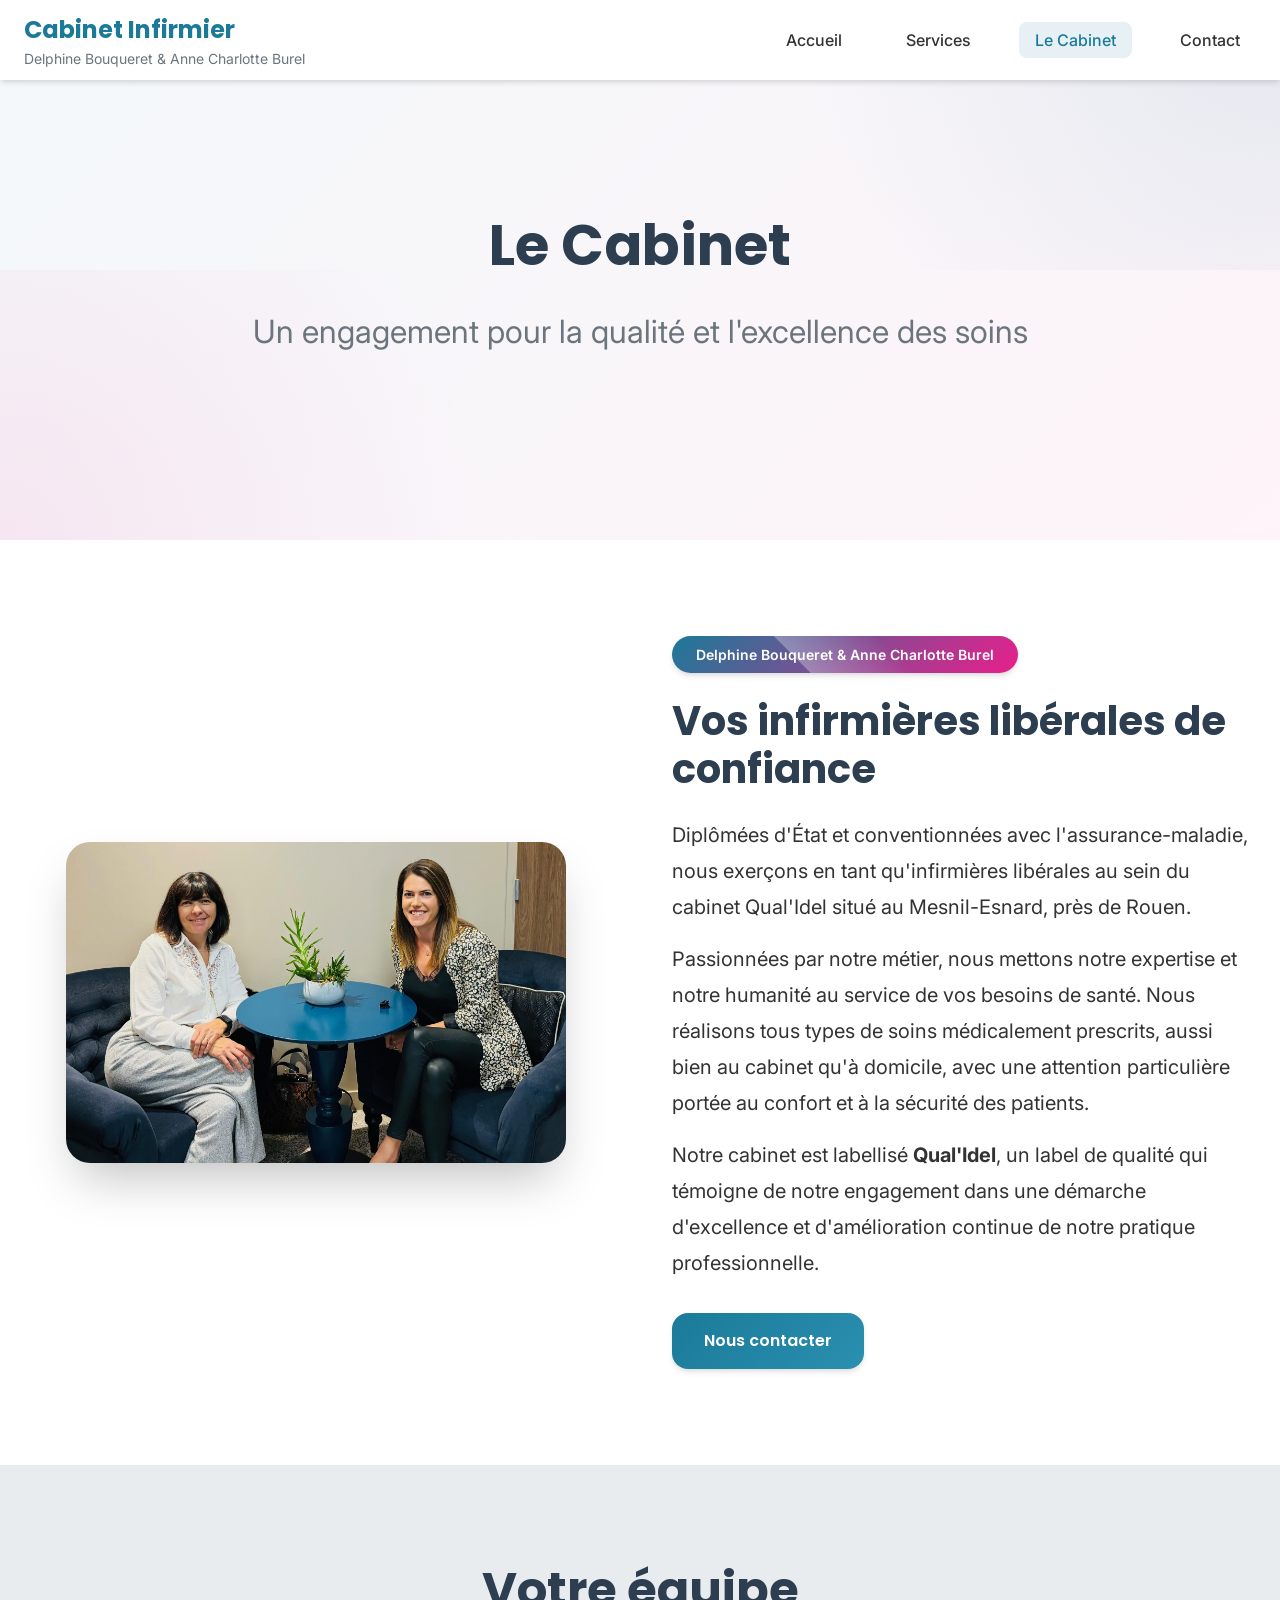
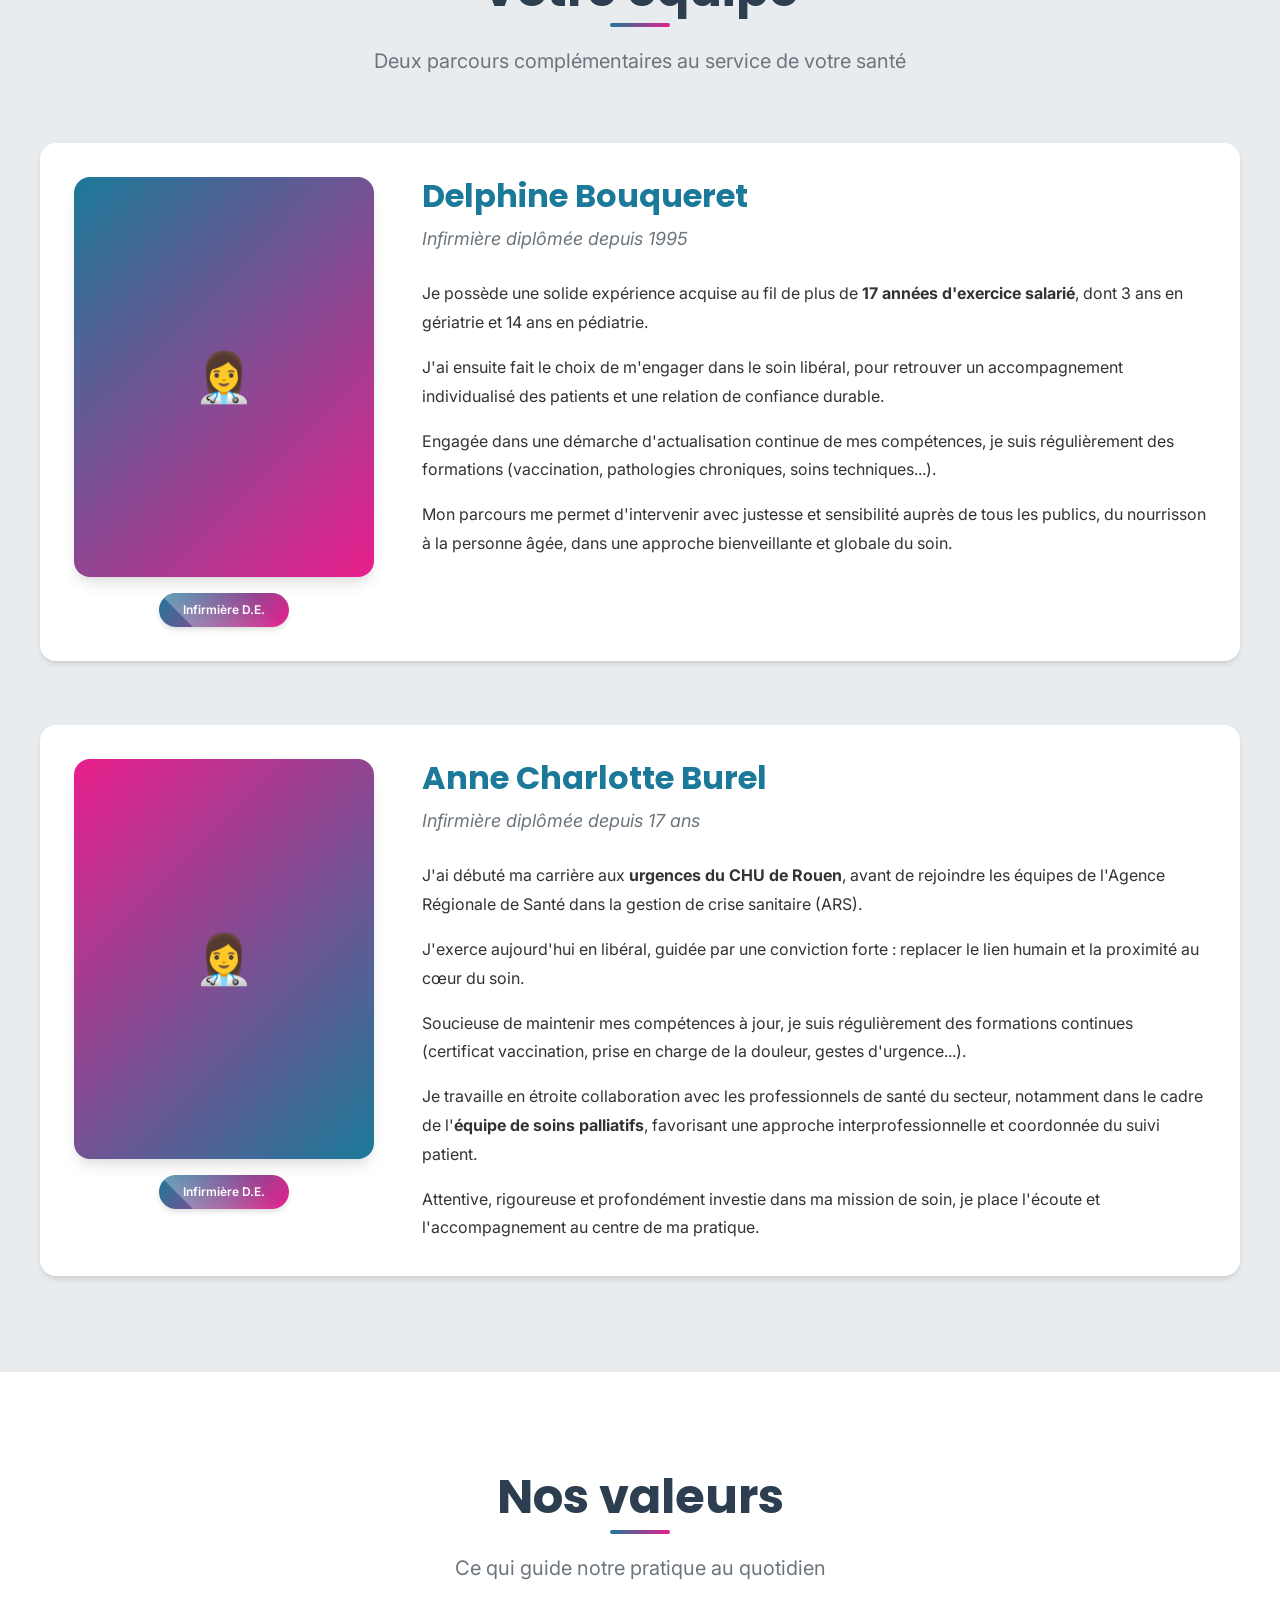
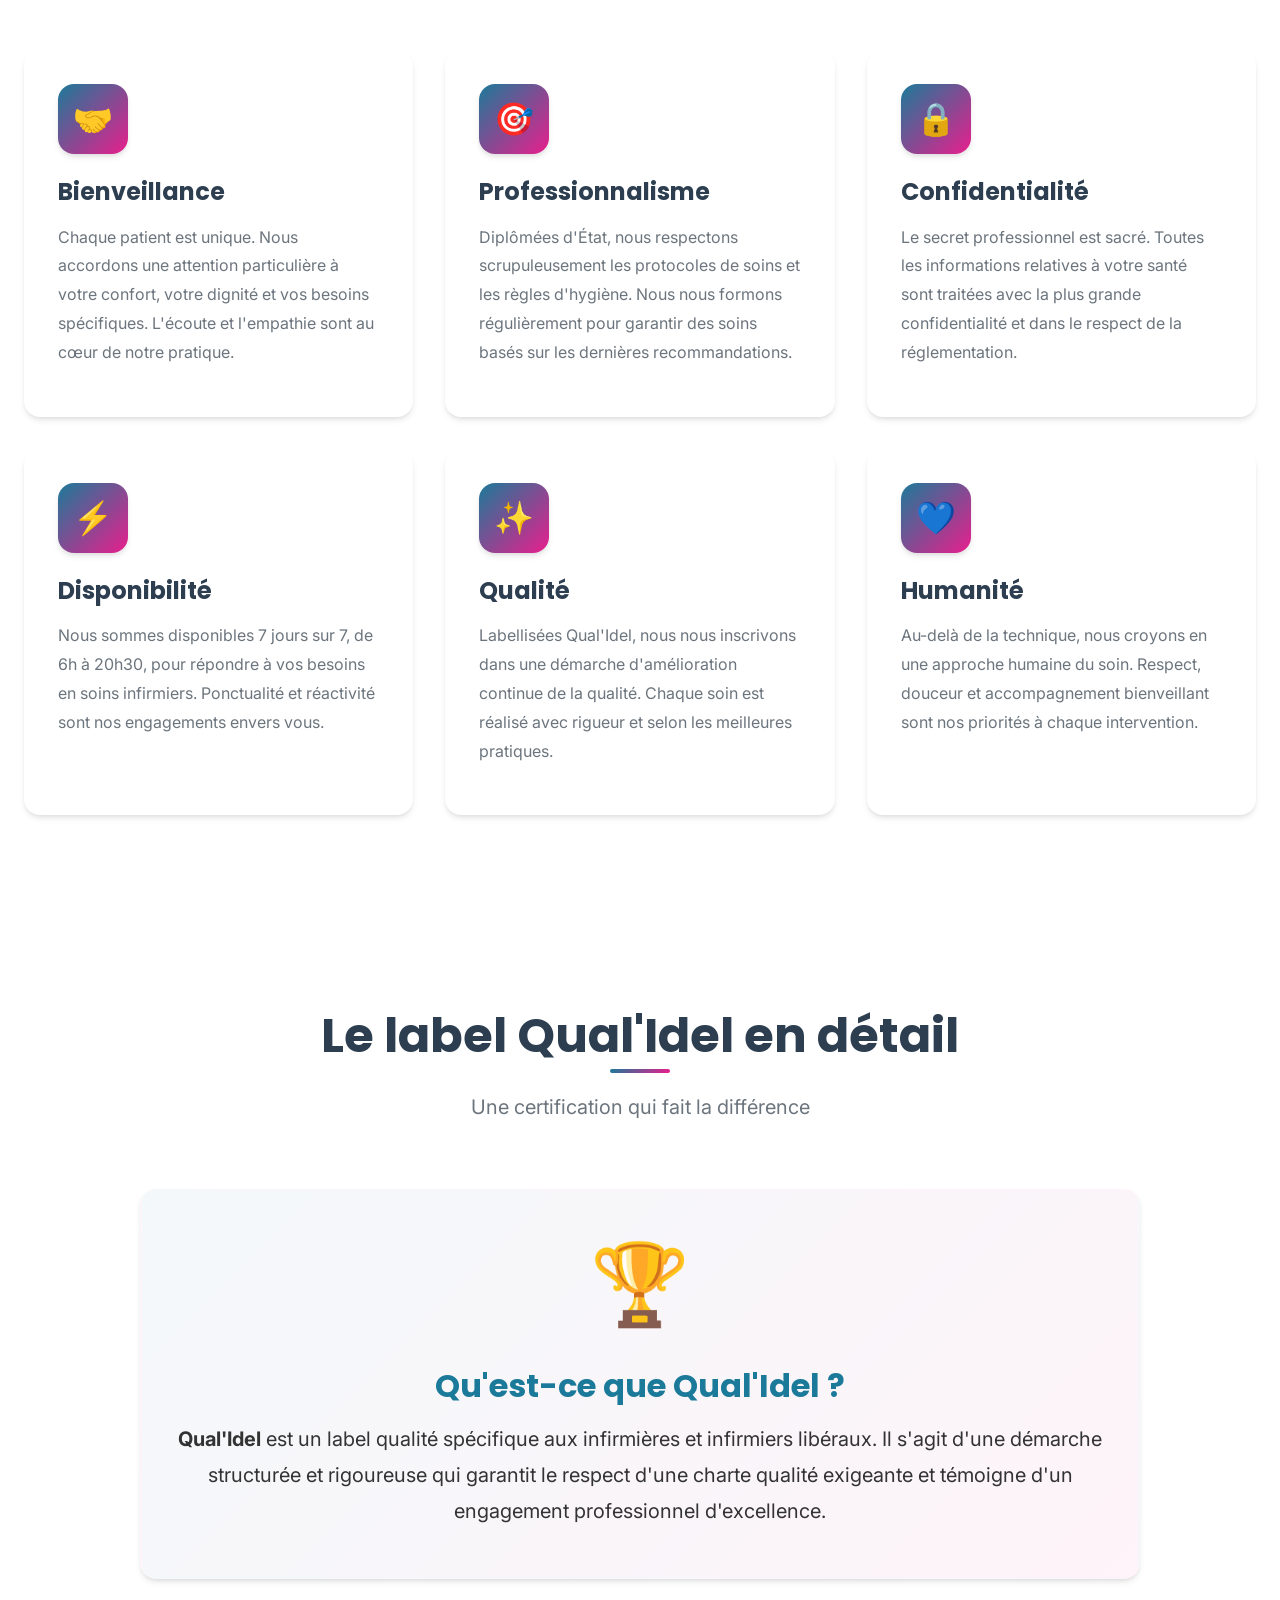
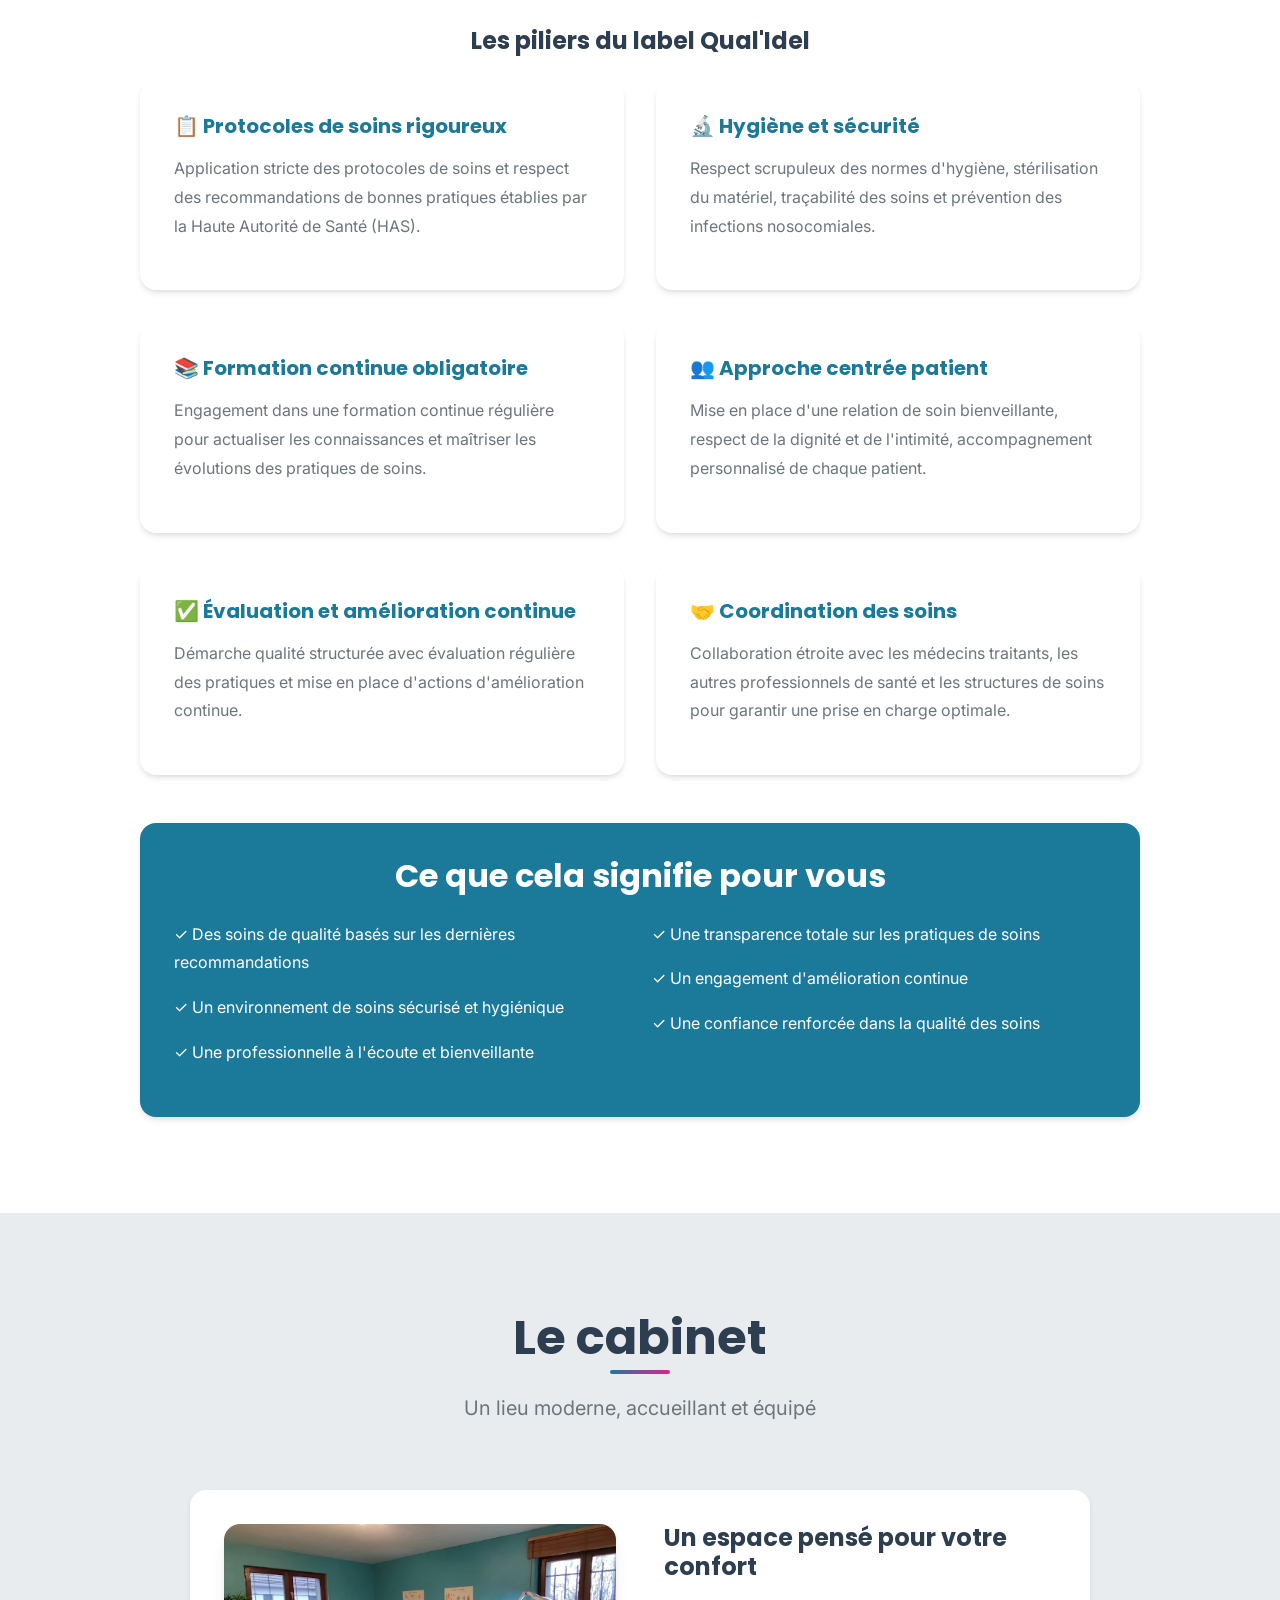
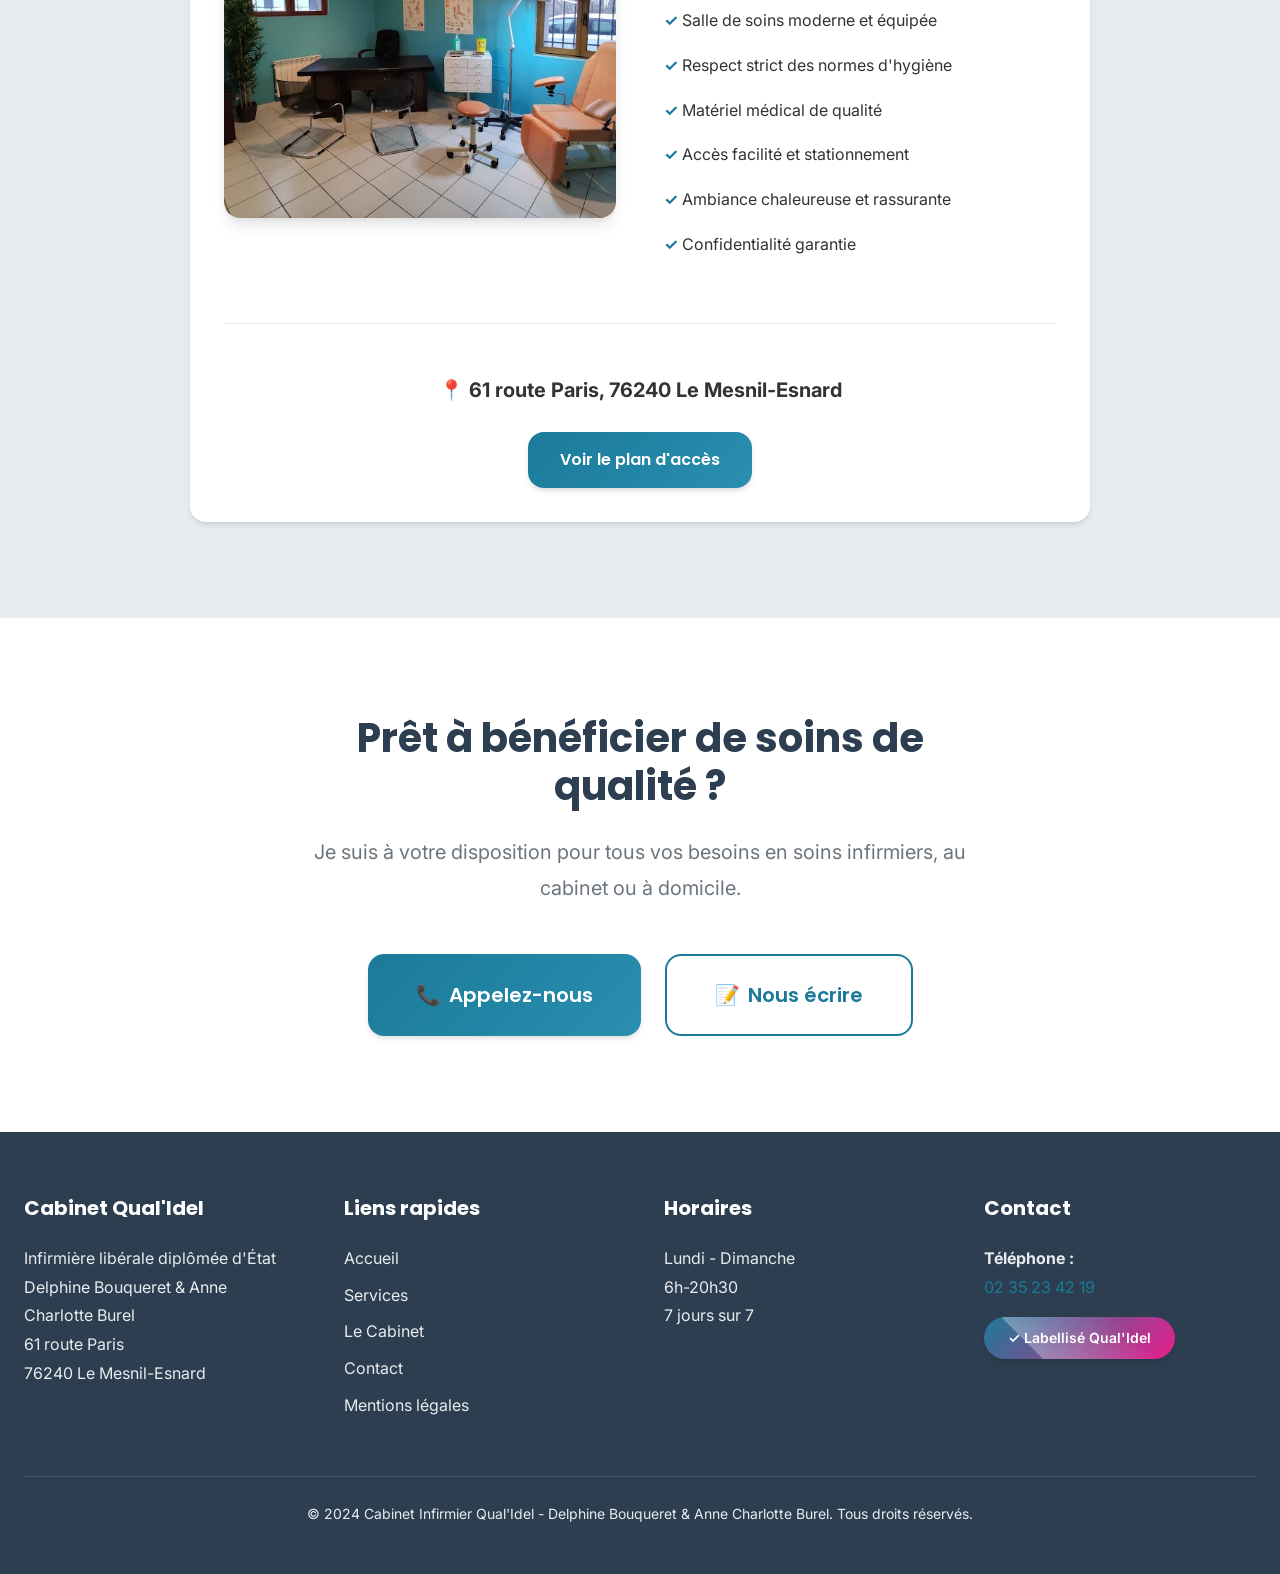
==== commit 6ed63720: "chore: update business hours to 6h-20h30 across all pages" ====
--- a/pages/cabinet.html
+++ b/pages/cabinet.html
@@ -1,19 +1,28 @@
 <!DOCTYPE html>
 <html lang="fr">
+
 <head>
   <meta charset="UTF-8">
   <meta name="viewport" content="width=device-width, initial-scale=1.0">
-  <meta name="description" content="Découvrez le cabinet infirmier Qual'Idel : présentation de Priscillia Disdier, valeurs, label qualité et engagement professionnel.">
-  <meta name="keywords" content="cabinet infirmier, Qual'Idel, Priscillia Disdier, label qualité, infirmière libérale, Le Mesnil-Esnard">
+  <meta name="description"
+    content="Découvrez le cabinet infirmier Qual'Idel : présentation de Priscillia Disdier, valeurs, label qualité et engagement professionnel.">
+  <meta name="keywords"
+    content="cabinet infirmier, Qual'Idel, Priscillia Disdier, label qualité, infirmière libérale, Le Mesnil-Esnard">
 
   <!-- Open Graph -->
   <meta property="og:title" content="Le Cabinet - Cabinet Infirmier Qual'Idel">
   <meta property="og:description" content="Un cabinet labellisé qualité pour des soins d'excellence.">
 
+  <!-- Favicon -->
+  <link rel="icon"
+    href="data:image/svg+xml,<svg xmlns=%22http://www.w3.org/2000/svg%22 viewBox=%220 0 100 100%22><text y=%22.9em%22 font-size=%2290%22>⚕️</text></svg>">
+
   <!-- Google Fonts -->
   <link rel="preconnect" href="https://fonts.googleapis.com">
   <link rel="preconnect" href="https://fonts.gstatic.com" crossorigin>
-  <link href="https://fonts.googleapis.com/css2?family=Inter:wght@300;400;500;600;700&family=Poppins:wght@300;400;500;600;700&display=swap" rel="stylesheet">
+  <link
+    href="https://fonts.googleapis.com/css2?family=Inter:wght@300;400;500;600;700&family=Poppins:wght@300;400;500;600;700&display=swap"
+    rel="stylesheet">
 
   <!-- Stylesheets -->
   <link rel="stylesheet" href="../assets/css/variables.css">
@@ -22,6 +31,7 @@
 
   <title>Le Cabinet - Cabinet Infirmier Qual'Idel</title>
 </head>
+
 <body>
   <!-- LOADER -->
   <div class="page-loader">
@@ -77,30 +87,33 @@
       <div style="display: grid; grid-template-columns: 1fr 1fr; gap: var(--spacing-3xl); align-items: center;">
         <!-- Photo des infirmières -->
         <div style="text-align: center;">
-          <img
-            src="../assets/images/portrait-infirmieres.jpg"
+          <img src="../assets/images/portrait-infirmieres.jpg"
             alt="Delphine Bouqueret et Anne Charlotte Burel, infirmières libérales"
             style="width: 100%; max-width: 500px; margin: 0 auto; border-radius: var(--border-radius-xl); box-shadow: var(--shadow-2xl); display: block;"
-            loading="lazy"
-          >
+            loading="lazy">
         </div>
 
         <!-- Texte -->
         <div>
-          <span class="badge-qualidel" style="margin-bottom: var(--spacing-lg);">Delphine Bouqueret & Anne Charlotte Burel</span>
+          <span class="badge-qualidel" style="margin-bottom: var(--spacing-lg);">Delphine Bouqueret & Anne Charlotte
+            Burel</span>
           <h2 style="font-size: var(--font-size-3xl); margin-bottom: var(--spacing-lg);">
             Vos infirmières libérales de confiance
           </h2>
-          <p style="font-size: var(--font-size-lg); line-height: var(--line-height-relaxed); margin-bottom: var(--spacing-md);">
+          <p
+            style="font-size: var(--font-size-lg); line-height: var(--line-height-relaxed); margin-bottom: var(--spacing-md);">
             Diplômées d'État et conventionnées avec l'assurance-maladie, nous exerçons en tant qu'infirmières libérales
             au sein du cabinet Qual'Idel situé au Mesnil-Esnard, près de Rouen.
           </p>
-          <p style="font-size: var(--font-size-lg); line-height: var(--line-height-relaxed); margin-bottom: var(--spacing-md);">
-            Passionnées par notre métier, nous mettons notre expertise et notre humanité au service de vos besoins de santé.
+          <p
+            style="font-size: var(--font-size-lg); line-height: var(--line-height-relaxed); margin-bottom: var(--spacing-md);">
+            Passionnées par notre métier, nous mettons notre expertise et notre humanité au service de vos besoins de
+            santé.
             Nous réalisons tous types de soins médicalement prescrits, aussi bien au cabinet qu'à domicile,
             avec une attention particulière portée au confort et à la sécurité des patients.
           </p>
-          <p style="font-size: var(--font-size-lg); line-height: var(--line-height-relaxed); margin-bottom: var(--spacing-xl);">
+          <p
+            style="font-size: var(--font-size-lg); line-height: var(--line-height-relaxed); margin-bottom: var(--spacing-xl);">
             Notre cabinet est labellisé <strong>Qual'Idel</strong>, un label de qualité qui témoigne de notre engagement
             dans une démarche d'excellence et d'amélioration continue de notre pratique professionnelle.
           </p>
@@ -122,13 +135,16 @@
         </p>
       </div>
 
-      <div style="display: grid; grid-template-columns: 1fr; gap: var(--spacing-3xl); max-width: 1200px; margin: 0 auto;">
+      <div
+        style="display: grid; grid-template-columns: 1fr; gap: var(--spacing-3xl); max-width: 1200px; margin: 0 auto;">
 
         <!-- DELPHINE BOUQUERET -->
-        <div class="card" style="display: grid; grid-template-columns: 300px 1fr; gap: var(--spacing-2xl); align-items: start;">
+        <div class="card"
+          style="display: grid; grid-template-columns: 300px 1fr; gap: var(--spacing-2xl); align-items: start;">
           <!-- Photo placeholder -->
           <div style="text-align: center;">
-            <div style="width: 100%; aspect-ratio: 3/4; background: linear-gradient(135deg, var(--color-primary), var(--color-secondary)); border-radius: var(--border-radius-lg); display: flex; align-items: center; justify-content: center; color: var(--color-white); font-size: var(--font-size-4xl); box-shadow: var(--shadow-lg); margin-bottom: var(--spacing-md);">
+            <div
+              style="width: 100%; aspect-ratio: 3/4; background: linear-gradient(135deg, var(--color-primary), var(--color-secondary)); border-radius: var(--border-radius-lg); display: flex; align-items: center; justify-content: center; color: var(--color-white); font-size: var(--font-size-4xl); box-shadow: var(--shadow-lg); margin-bottom: var(--spacing-md);">
               👩‍⚕️
             </div>
             <span class="badge-qualidel" style="font-size: var(--font-size-xs);">Infirmière D.E.</span>
@@ -139,32 +155,40 @@
             <h3 style="font-size: var(--font-size-2xl); color: var(--color-primary); margin-bottom: var(--spacing-sm);">
               Delphine Bouqueret
             </h3>
-            <p style="font-size: var(--font-size-md); color: var(--color-text-secondary); margin-bottom: var(--spacing-lg); font-style: italic;">
+            <p
+              style="font-size: var(--font-size-md); color: var(--color-text-secondary); margin-bottom: var(--spacing-lg); font-style: italic;">
               Infirmière diplômée depuis 1995
             </p>
 
-            <div style="font-size: var(--font-size-base); line-height: var(--line-height-relaxed); color: var(--color-text-primary);">
-              <p style="margin-bottom: var(--spacing-md);">
-                Je possède une solide expérience acquise au fil de plus de <strong>17 années d'exercice salarié</strong>, dont 3 ans en gériatrie et 14 ans en pédiatrie.
-              </p>
-              <p style="margin-bottom: var(--spacing-md);">
-                J'ai ensuite fait le choix de m'engager dans le soin libéral, pour retrouver un accompagnement individualisé des patients et une relation de confiance durable.
-              </p>
-              <p style="margin-bottom: var(--spacing-md);">
-                Engagée dans une démarche d'actualisation continue de mes compétences, je suis régulièrement des formations (vaccination, pathologies chroniques, soins techniques...).
+            <div
+              style="font-size: var(--font-size-base); line-height: var(--line-height-relaxed); color: var(--color-text-primary);">
+              <p style="margin-bottom: var(--spacing-md);">
+                Je possède une solide expérience acquise au fil de plus de <strong>17 années d'exercice
+                  salarié</strong>, dont 3 ans en gériatrie et 14 ans en pédiatrie.
+              </p>
+              <p style="margin-bottom: var(--spacing-md);">
+                J'ai ensuite fait le choix de m'engager dans le soin libéral, pour retrouver un accompagnement
+                individualisé des patients et une relation de confiance durable.
+              </p>
+              <p style="margin-bottom: var(--spacing-md);">
+                Engagée dans une démarche d'actualisation continue de mes compétences, je suis régulièrement des
+                formations (vaccination, pathologies chroniques, soins techniques...).
               </p>
               <p style="margin-bottom: 0;">
-                Mon parcours me permet d'intervenir avec justesse et sensibilité auprès de tous les publics, du nourrisson à la personne âgée, dans une approche bienveillante et globale du soin.
+                Mon parcours me permet d'intervenir avec justesse et sensibilité auprès de tous les publics, du
+                nourrisson à la personne âgée, dans une approche bienveillante et globale du soin.
               </p>
             </div>
           </div>
         </div>
 
         <!-- ANNE CHARLOTTE BUREL -->
-        <div class="card" style="display: grid; grid-template-columns: 300px 1fr; gap: var(--spacing-2xl); align-items: start;">
+        <div class="card"
+          style="display: grid; grid-template-columns: 300px 1fr; gap: var(--spacing-2xl); align-items: start;">
           <!-- Photo placeholder -->
           <div style="text-align: center;">
-            <div style="width: 100%; aspect-ratio: 3/4; background: linear-gradient(135deg, var(--color-secondary), var(--color-primary)); border-radius: var(--border-radius-lg); display: flex; align-items: center; justify-content: center; color: var(--color-white); font-size: var(--font-size-4xl); box-shadow: var(--shadow-lg); margin-bottom: var(--spacing-md);">
+            <div
+              style="width: 100%; aspect-ratio: 3/4; background: linear-gradient(135deg, var(--color-secondary), var(--color-primary)); border-radius: var(--border-radius-lg); display: flex; align-items: center; justify-content: center; color: var(--color-white); font-size: var(--font-size-4xl); box-shadow: var(--shadow-lg); margin-bottom: var(--spacing-md);">
               👩‍⚕️
             </div>
             <span class="badge-qualidel" style="font-size: var(--font-size-xs);">Infirmière D.E.</span>
@@ -175,25 +199,33 @@
             <h3 style="font-size: var(--font-size-2xl); color: var(--color-primary); margin-bottom: var(--spacing-sm);">
               Anne Charlotte Burel
             </h3>
-            <p style="font-size: var(--font-size-md); color: var(--color-text-secondary); margin-bottom: var(--spacing-lg); font-style: italic;">
+            <p
+              style="font-size: var(--font-size-md); color: var(--color-text-secondary); margin-bottom: var(--spacing-lg); font-style: italic;">
               Infirmière diplômée depuis 17 ans
             </p>
 
-            <div style="font-size: var(--font-size-base); line-height: var(--line-height-relaxed); color: var(--color-text-primary);">
-              <p style="margin-bottom: var(--spacing-md);">
-                J'ai débuté ma carrière aux <strong>urgences du CHU de Rouen</strong>, avant de rejoindre les équipes de l'Agence Régionale de Santé dans la gestion de crise sanitaire (ARS).
-              </p>
-              <p style="margin-bottom: var(--spacing-md);">
-                J'exerce aujourd'hui en libéral, guidée par une conviction forte : replacer le lien humain et la proximité au cœur du soin.
-              </p>
-              <p style="margin-bottom: var(--spacing-md);">
-                Soucieuse de maintenir mes compétences à jour, je suis régulièrement des formations continues (certificat vaccination, prise en charge de la douleur, gestes d'urgence...).
-              </p>
-              <p style="margin-bottom: var(--spacing-md);">
-                Je travaille en étroite collaboration avec les professionnels de santé du secteur, notamment dans le cadre de l'<strong>équipe de soins palliatifs</strong>, favorisant une approche interprofessionnelle et coordonnée du suivi patient.
+            <div
+              style="font-size: var(--font-size-base); line-height: var(--line-height-relaxed); color: var(--color-text-primary);">
+              <p style="margin-bottom: var(--spacing-md);">
+                J'ai débuté ma carrière aux <strong>urgences du CHU de Rouen</strong>, avant de rejoindre les équipes de
+                l'Agence Régionale de Santé dans la gestion de crise sanitaire (ARS).
+              </p>
+              <p style="margin-bottom: var(--spacing-md);">
+                J'exerce aujourd'hui en libéral, guidée par une conviction forte : replacer le lien humain et la
+                proximité au cœur du soin.
+              </p>
+              <p style="margin-bottom: var(--spacing-md);">
+                Soucieuse de maintenir mes compétences à jour, je suis régulièrement des formations continues
+                (certificat vaccination, prise en charge de la douleur, gestes d'urgence...).
+              </p>
+              <p style="margin-bottom: var(--spacing-md);">
+                Je travaille en étroite collaboration avec les professionnels de santé du secteur, notamment dans le
+                cadre de l'<strong>équipe de soins palliatifs</strong>, favorisant une approche interprofessionnelle et
+                coordonnée du suivi patient.
               </p>
               <p style="margin-bottom: 0;">
-                Attentive, rigoureuse et profondément investie dans ma mission de soin, je place l'écoute et l'accompagnement au centre de ma pratique.
+                Attentive, rigoureuse et profondément investie dans ma mission de soin, je place l'écoute et
+                l'accompagnement au centre de ma pratique.
               </p>
             </div>
           </div>
@@ -245,7 +277,7 @@
           <div class="card-icon">⚡</div>
           <h3 class="card-title">Disponibilité</h3>
           <p class="card-text">
-            Nous sommes disponibles 7 jours sur 7, de 6h à 20h, pour répondre à vos besoins en soins infirmiers.
+            Nous sommes disponibles 7 jours sur 7, de 6h à 20h30, pour répondre à vos besoins en soins infirmiers.
             Ponctualité et réactivité sont nos engagements envers vous.
           </p>
         </div>
@@ -283,7 +315,8 @@
 
       <div style="max-width: 1000px; margin: 0 auto;">
         <!-- Intro -->
-        <div class="card" style="margin-bottom: var(--spacing-2xl); background: linear-gradient(135deg, rgba(27, 122, 153, 0.05) 0%, rgba(233, 30, 140, 0.05) 100%);">
+        <div class="card"
+          style="margin-bottom: var(--spacing-2xl); background: linear-gradient(135deg, rgba(27, 122, 153, 0.05) 0%, rgba(233, 30, 140, 0.05) 100%);">
           <div style="text-align: center;">
             <div style="font-size: 5rem; margin-bottom: var(--spacing-lg);">🏆</div>
             <h3 style="font-size: var(--font-size-2xl); color: var(--color-primary); margin-bottom: var(--spacing-md);">
@@ -302,7 +335,8 @@
           Les piliers du label Qual'Idel
         </h3>
 
-        <div style="display: grid; grid-template-columns: 1fr 1fr; gap: var(--spacing-xl); margin-bottom: var(--spacing-2xl);">
+        <div
+          style="display: grid; grid-template-columns: 1fr 1fr; gap: var(--spacing-xl); margin-bottom: var(--spacing-2xl);">
           <div class="card">
             <h4 style="color: var(--color-primary); margin-bottom: var(--spacing-md); font-size: var(--font-size-lg);">
               📋 Protocoles de soins rigoureux
@@ -366,7 +400,8 @@
 
         <!-- Ce que ça signifie pour vous -->
         <div class="card" style="background-color: var(--color-primary); color: var(--color-white);">
-          <h3 style="font-size: var(--font-size-2xl); margin-bottom: var(--spacing-lg); text-align: center; color: var(--color-white);">
+          <h3
+            style="font-size: var(--font-size-2xl); margin-bottom: var(--spacing-lg); text-align: center; color: var(--color-white);">
             Ce que cela signifie pour vous
           </h3>
           <div style="display: grid; grid-template-columns: 1fr 1fr; gap: var(--spacing-lg);">
@@ -413,12 +448,9 @@
           <div style="display: grid; grid-template-columns: 1fr 1fr; gap: var(--spacing-2xl);">
             <!-- Image salle de soins -->
             <div style="text-align: center;">
-              <img
-                src="../assets/images/salle-soins.webp"
-                alt="Salle de soins du cabinet infirmier Qual'Idel"
+              <img src="../assets/images/salle-soins.webp" alt="Salle de soins du cabinet infirmier Qual'Idel"
                 style="width: 100%; aspect-ratio: 4/3; object-fit: cover; border-radius: var(--border-radius-lg); box-shadow: var(--shadow-lg); margin-bottom: var(--spacing-lg);"
-                loading="lazy"
-              >
+                loading="lazy">
             </div>
 
             <!-- Infos -->
@@ -449,8 +481,10 @@
             </div>
           </div>
 
-          <div style="margin-top: var(--spacing-2xl); padding-top: var(--spacing-2xl); border-top: 1px solid var(--color-neutral-medium); text-align: center;">
-            <p style="font-size: var(--font-size-lg); line-height: var(--line-height-relaxed); margin-bottom: var(--spacing-lg);">
+          <div
+            style="margin-top: var(--spacing-2xl); padding-top: var(--spacing-2xl); border-top: 1px solid var(--color-neutral-medium); text-align: center;">
+            <p
+              style="font-size: var(--font-size-lg); line-height: var(--line-height-relaxed); margin-bottom: var(--spacing-lg);">
               <strong>📍 61 route Paris, 76240 Le Mesnil-Esnard</strong>
             </p>
             <a href="contact.html" class="btn btn-primary">
@@ -469,7 +503,8 @@
         <h2 style="font-size: var(--font-size-3xl); margin-bottom: var(--spacing-lg);">
           Prêt à bénéficier de soins de qualité ?
         </h2>
-        <p style="font-size: var(--font-size-lg); color: var(--color-text-secondary); margin-bottom: var(--spacing-2xl);">
+        <p
+          style="font-size: var(--font-size-lg); color: var(--color-text-secondary); margin-bottom: var(--spacing-2xl);">
           Je suis à votre disposition pour tous vos besoins en soins infirmiers,
           au cabinet ou à domicile.
         </p>
@@ -516,7 +551,7 @@
           <h3>Horaires</h3>
           <p>
             Lundi - Dimanche<br>
-            06:00 - 20:00<br>
+            6h-20h30<br>
             7 jours sur 7
           </p>
         </div>
@@ -534,7 +569,8 @@
       </div>
 
       <div class="footer-bottom">
-        <p>&copy; 2024 Cabinet Infirmier Qual'Idel - Delphine Bouqueret & Anne Charlotte Burel. Tous droits réservés.</p>
+        <p>&copy; 2024 Cabinet Infirmier Qual'Idel - Delphine Bouqueret & Anne Charlotte Burel. Tous droits réservés.
+        </p>
       </div>
     </div>
   </footer>
@@ -545,4 +581,5 @@
   <!-- SCRIPTS -->
   <script src="../assets/js/main.js"></script>
 </body>
-</html>
+
+</html>
--- a/assets/css/style.css
+++ b/assets/css/style.css
@@ -3,7 +3,9 @@
    ========================================= */
 
 /* === RESET & BASE === */
-*, *::before, *::after {
+*,
+*::before,
+*::after {
   box-sizing: border-box;
   margin: 0;
   padding: 0;
@@ -25,7 +27,12 @@
 }
 
 /* === TYPOGRAPHIE === */
-h1, h2, h3, h4, h5, h6 {
+h1,
+h2,
+h3,
+h4,
+h5,
+h6 {
   font-family: var(--font-heading);
   font-weight: var(--font-weight-bold);
   line-height: var(--line-height-tight);
@@ -33,12 +40,29 @@
   margin-bottom: var(--spacing-md);
 }
 
-h1 { font-size: var(--font-size-4xl); }
-h2 { font-size: var(--font-size-3xl); }
-h3 { font-size: var(--font-size-2xl); }
-h4 { font-size: var(--font-size-xl); }
-h5 { font-size: var(--font-size-lg); }
-h6 { font-size: var(--font-size-md); }
+h1 {
+  font-size: var(--font-size-4xl);
+}
+
+h2 {
+  font-size: var(--font-size-3xl);
+}
+
+h3 {
+  font-size: var(--font-size-2xl);
+}
+
+h4 {
+  font-size: var(--font-size-xl);
+}
+
+h5 {
+  font-size: var(--font-size-lg);
+}
+
+h6 {
+  font-size: var(--font-size-md);
+}
 
 p {
   margin-bottom: var(--spacing-md);
@@ -284,8 +308,15 @@
 }
 
 @keyframes float {
-  0%, 100% { transform: translate(0, 0); }
-  50% { transform: translate(50px, 50px); }
+
+  0%,
+  100% {
+    transform: translate(0, 0);
+  }
+
+  50% {
+    transform: translate(50px, 50px);
+  }
 }
 
 .hero-content {
@@ -330,6 +361,7 @@
     opacity: 0;
     transform: translateX(-50px);
   }
+
   to {
     opacity: 1;
     transform: translateX(0);
@@ -394,6 +426,7 @@
     opacity: 0;
     transform: translateX(50px);
   }
+
   to {
     opacity: 1;
     transform: translateX(0);
@@ -401,10 +434,13 @@
 }
 
 @keyframes pulse {
-  0%, 100% {
+
+  0%,
+  100% {
     opacity: 0.3;
     transform: scale(1);
   }
+
   50% {
     opacity: 0.5;
     transform: scale(1.05);
@@ -542,8 +578,13 @@
 }
 
 @keyframes shine {
-  0% { transform: translateX(-100%) translateY(-100%) rotate(45deg); }
-  100% { transform: translateX(100%) translateY(100%) rotate(45deg); }
+  0% {
+    transform: translateX(-100%) translateY(-100%) rotate(45deg);
+  }
+
+  100% {
+    transform: translateX(100%) translateY(100%) rotate(45deg);
+  }
 }
 
 .badge-qualidel:hover {
@@ -889,7 +930,9 @@
 }
 
 @keyframes spin {
-  to { transform: rotate(360deg); }
+  to {
+    transform: rotate(360deg);
+  }
 }
 
 /* === ANIMATIONS === */
@@ -898,6 +941,7 @@
     opacity: 0;
     transform: translateY(20px);
   }
+
   to {
     opacity: 1;
     transform: translateY(0);
@@ -908,24 +952,150 @@
   animation: fadeIn 0.6s ease-out forwards;
 }
 
-.fade-in-delay-1 { animation-delay: 0.1s; }
-.fade-in-delay-2 { animation-delay: 0.2s; }
-.fade-in-delay-3 { animation-delay: 0.3s; }
+.fade-in-delay-1 {
+  animation-delay: 0.1s;
+}
+
+.fade-in-delay-2 {
+  animation-delay: 0.2s;
+}
+
+.fade-in-delay-3 {
+  animation-delay: 0.3s;
+}
+
+/* === MODAL === */
+.modal-overlay {
+  position: fixed;
+  top: 0;
+  left: 0;
+  width: 100%;
+  height: 100%;
+  background-color: rgba(10, 25, 47, 0.7);
+  backdrop-filter: blur(5px);
+  display: flex;
+  align-items: center;
+  justify-content: center;
+  z-index: 9999;
+  opacity: 0;
+  visibility: hidden;
+  transition: all var(--transition-base);
+}
+
+.modal-overlay.active {
+  opacity: 1;
+  visibility: visible;
+}
+
+.modal-content {
+  background-color: var(--color-white);
+  padding: var(--spacing-3xl);
+  border-radius: var(--border-radius-xl);
+  max-width: 450px;
+  width: 90%;
+  position: relative;
+  box-shadow: var(--shadow-2xl);
+  transform: translateY(20px) scale(0.95);
+  transition: all var(--transition-base);
+  border: 2px solid rgba(27, 122, 153, 0.1);
+}
+
+.modal-overlay.active .modal-content {
+  transform: translateY(0) scale(1);
+}
+
+.modal-close {
+  position: absolute;
+  top: var(--spacing-md);
+  right: var(--spacing-md);
+  background: none;
+  border: none;
+  font-size: 2rem;
+  color: var(--color-neutral-dark);
+  cursor: pointer;
+  line-height: 1;
+  padding: 0 var(--spacing-xs);
+  opacity: 0.5;
+  transition: opacity var(--transition-fast);
+}
+
+.modal-close:hover {
+  opacity: 1;
+}
+
+.modal-icon {
+  font-size: 4rem;
+  margin-bottom: var(--spacing-md);
+}
+
+.modal-title {
+  font-size: var(--font-size-2xl);
+  color: var(--color-primary);
+  margin-bottom: var(--spacing-sm);
+}
+
+.modal-text {
+  color: var(--color-text-secondary);
+  font-size: var(--font-size-lg);
+}
+
+.modal-number {
+  font-size: var(--font-size-3xl);
+  font-weight: var(--font-weight-bold);
+  color: var(--color-neutral-dark);
+  letter-spacing: 2px;
+  white-space: nowrap;
+}
 
 /* === UTILITAIRES === */
-.text-center { text-align: center; }
-.text-left { text-align: left; }
-.text-right { text-align: right; }
-
-.mt-0 { margin-top: 0; }
-.mt-1 { margin-top: var(--spacing-md); }
-.mt-2 { margin-top: var(--spacing-lg); }
-.mt-3 { margin-top: var(--spacing-xl); }
-
-.mb-0 { margin-bottom: 0; }
-.mb-1 { margin-bottom: var(--spacing-md); }
-.mb-2 { margin-bottom: var(--spacing-lg); }
-.mb-3 { margin-bottom: var(--spacing-xl); }
-
-.hidden { display: none !important; }
-.visible { display: block !important; }
+.text-center {
+  text-align: center;
+}
+
+.text-left {
+  text-align: left;
+}
+
+.text-right {
+  text-align: right;
+}
+
+.mt-0 {
+  margin-top: 0;
+}
+
+.mt-1 {
+  margin-top: var(--spacing-md);
+}
+
+.mt-2 {
+  margin-top: var(--spacing-lg);
+}
+
+.mt-3 {
+  margin-top: var(--spacing-xl);
+}
+
+.mb-0 {
+  margin-bottom: 0;
+}
+
+.mb-1 {
+  margin-bottom: var(--spacing-md);
+}
+
+.mb-2 {
+  margin-bottom: var(--spacing-lg);
+}
+
+.mb-3 {
+  margin-bottom: var(--spacing-xl);
+}
+
+.hidden {
+  display: none !important;
+}
+
+.visible {
+  display: block !important;
+}
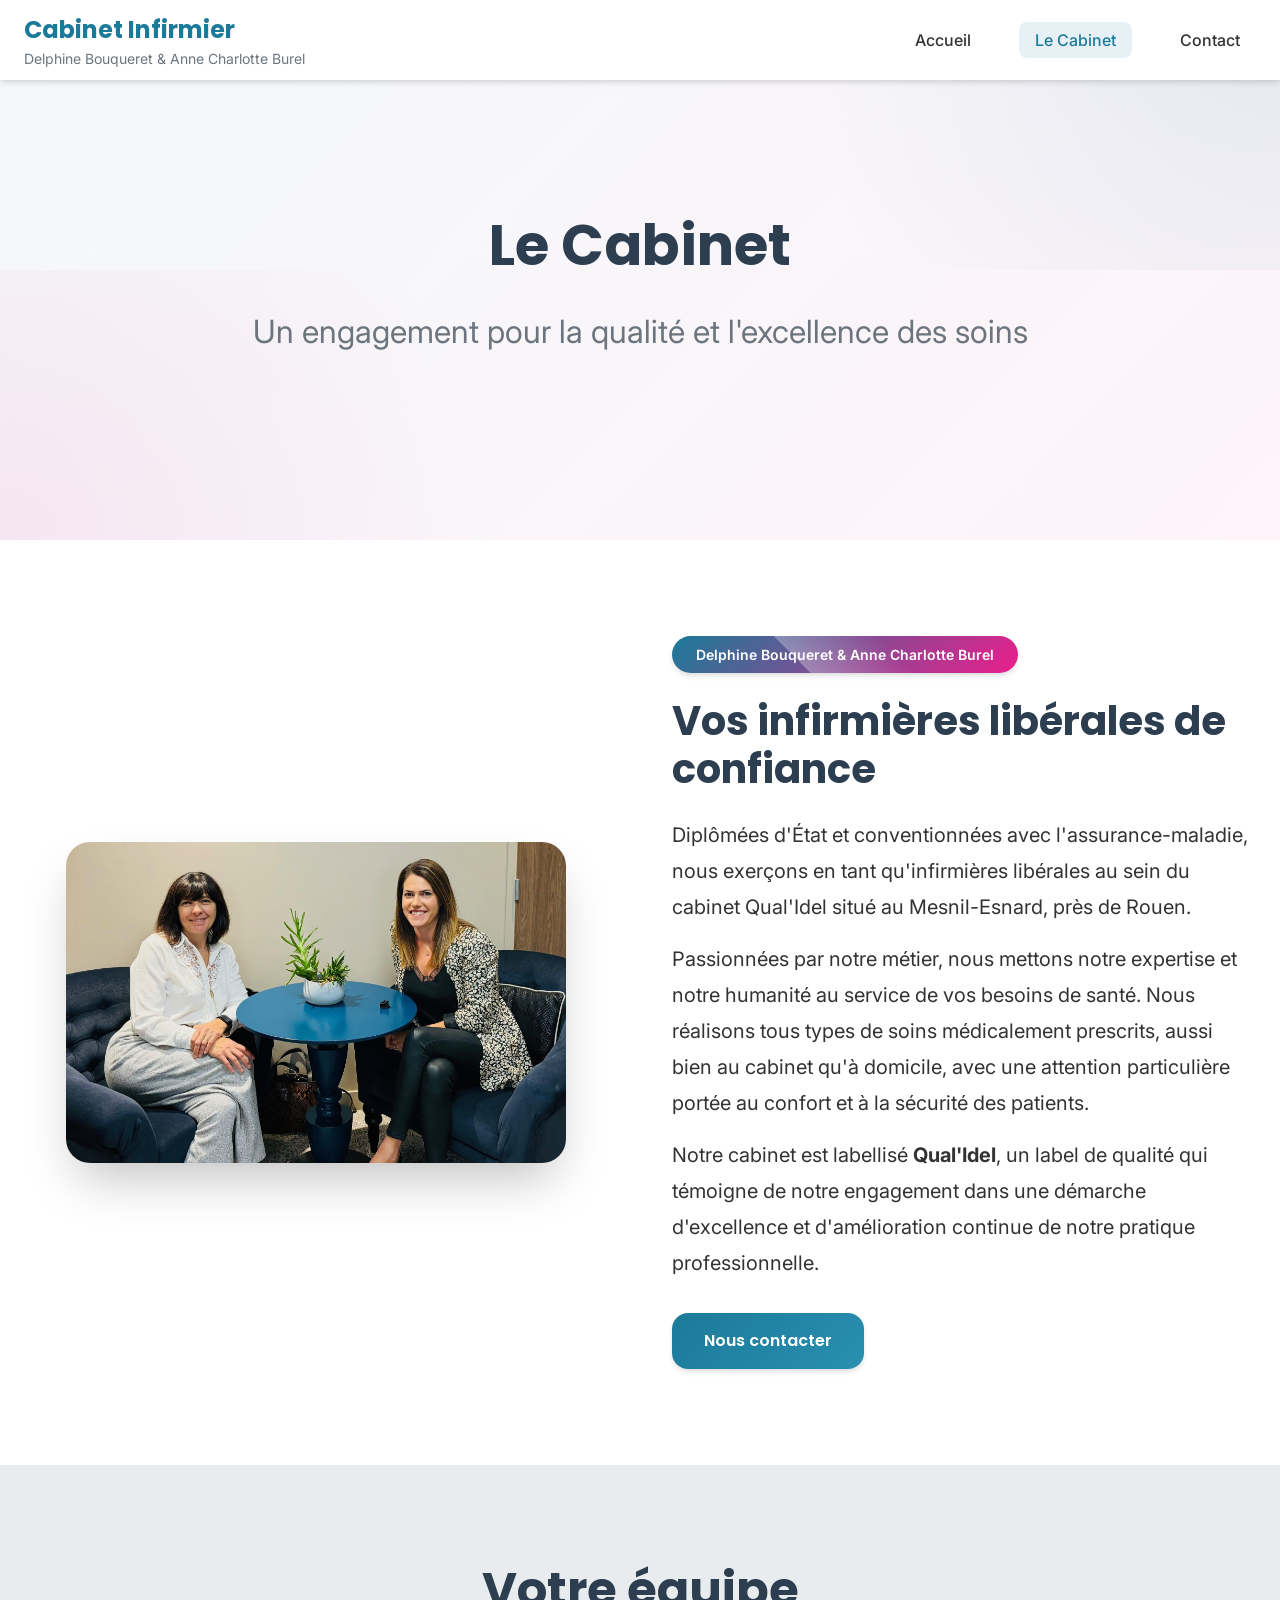
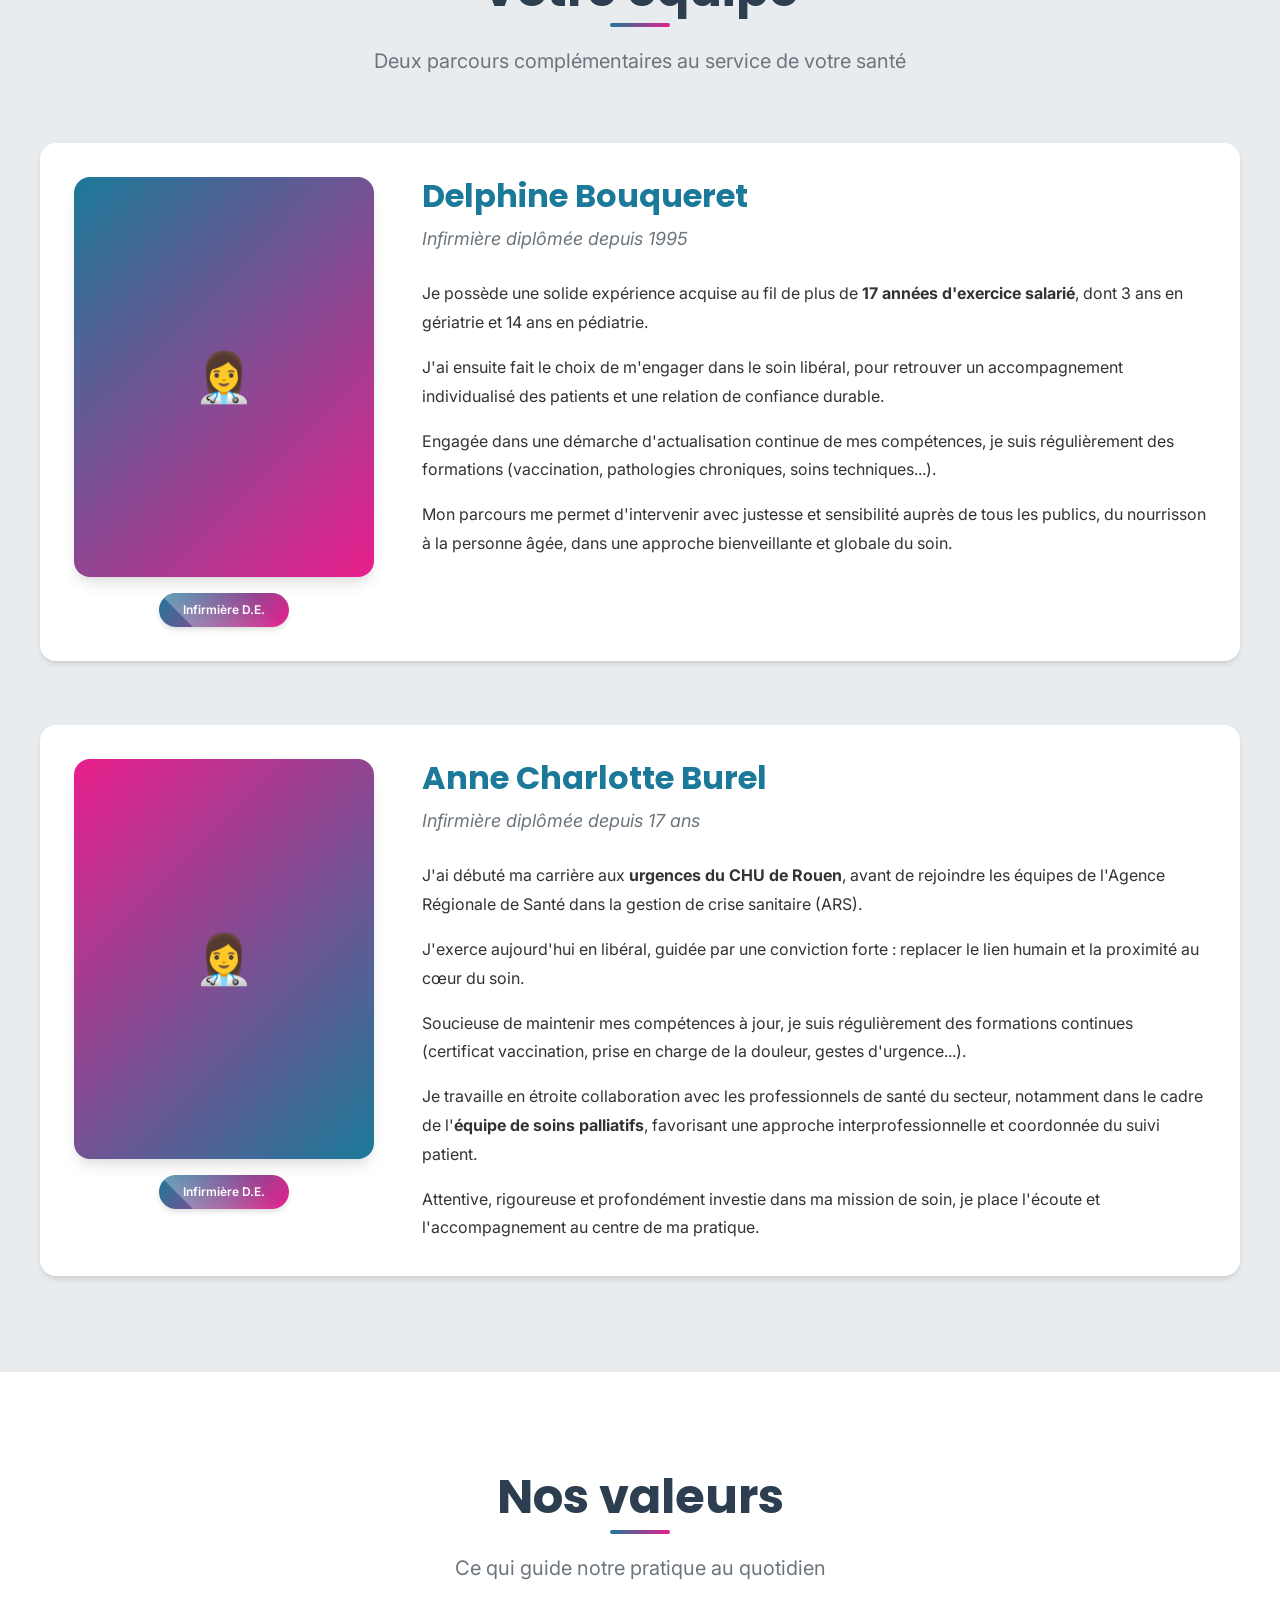
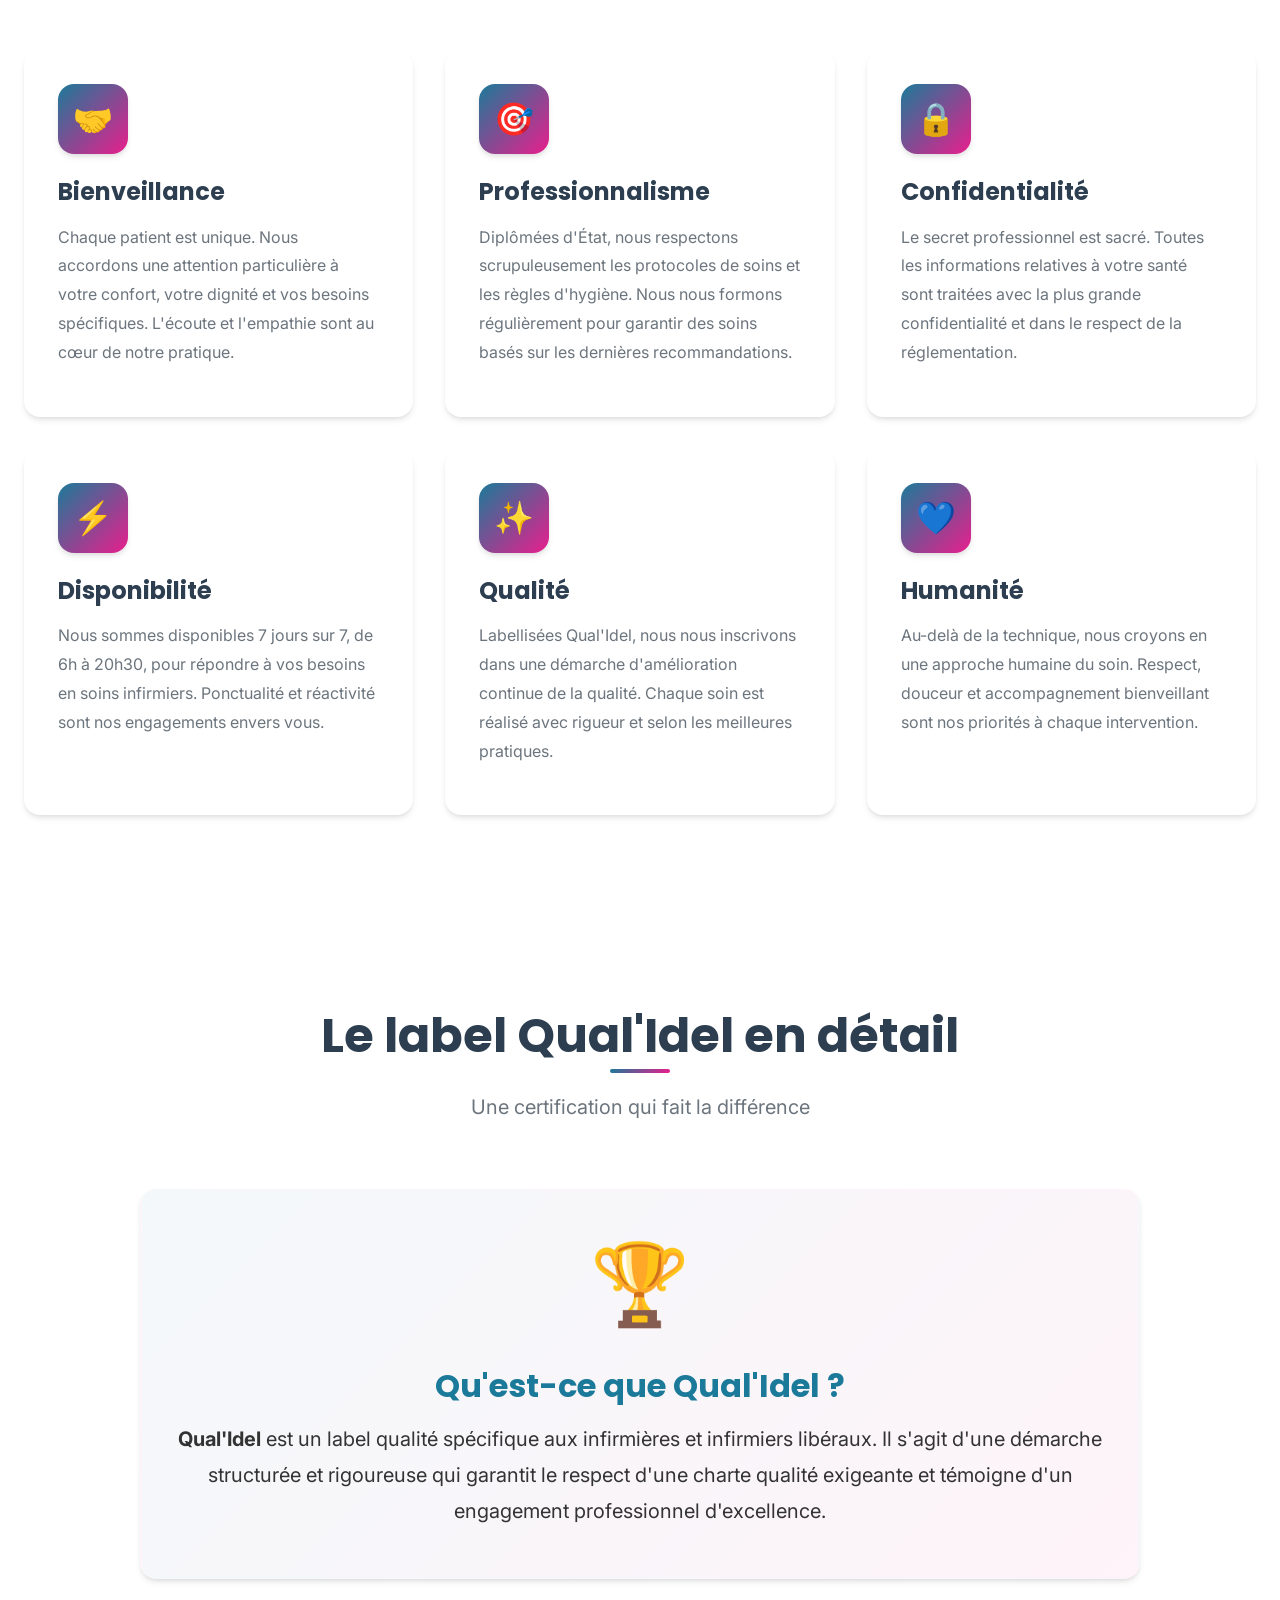
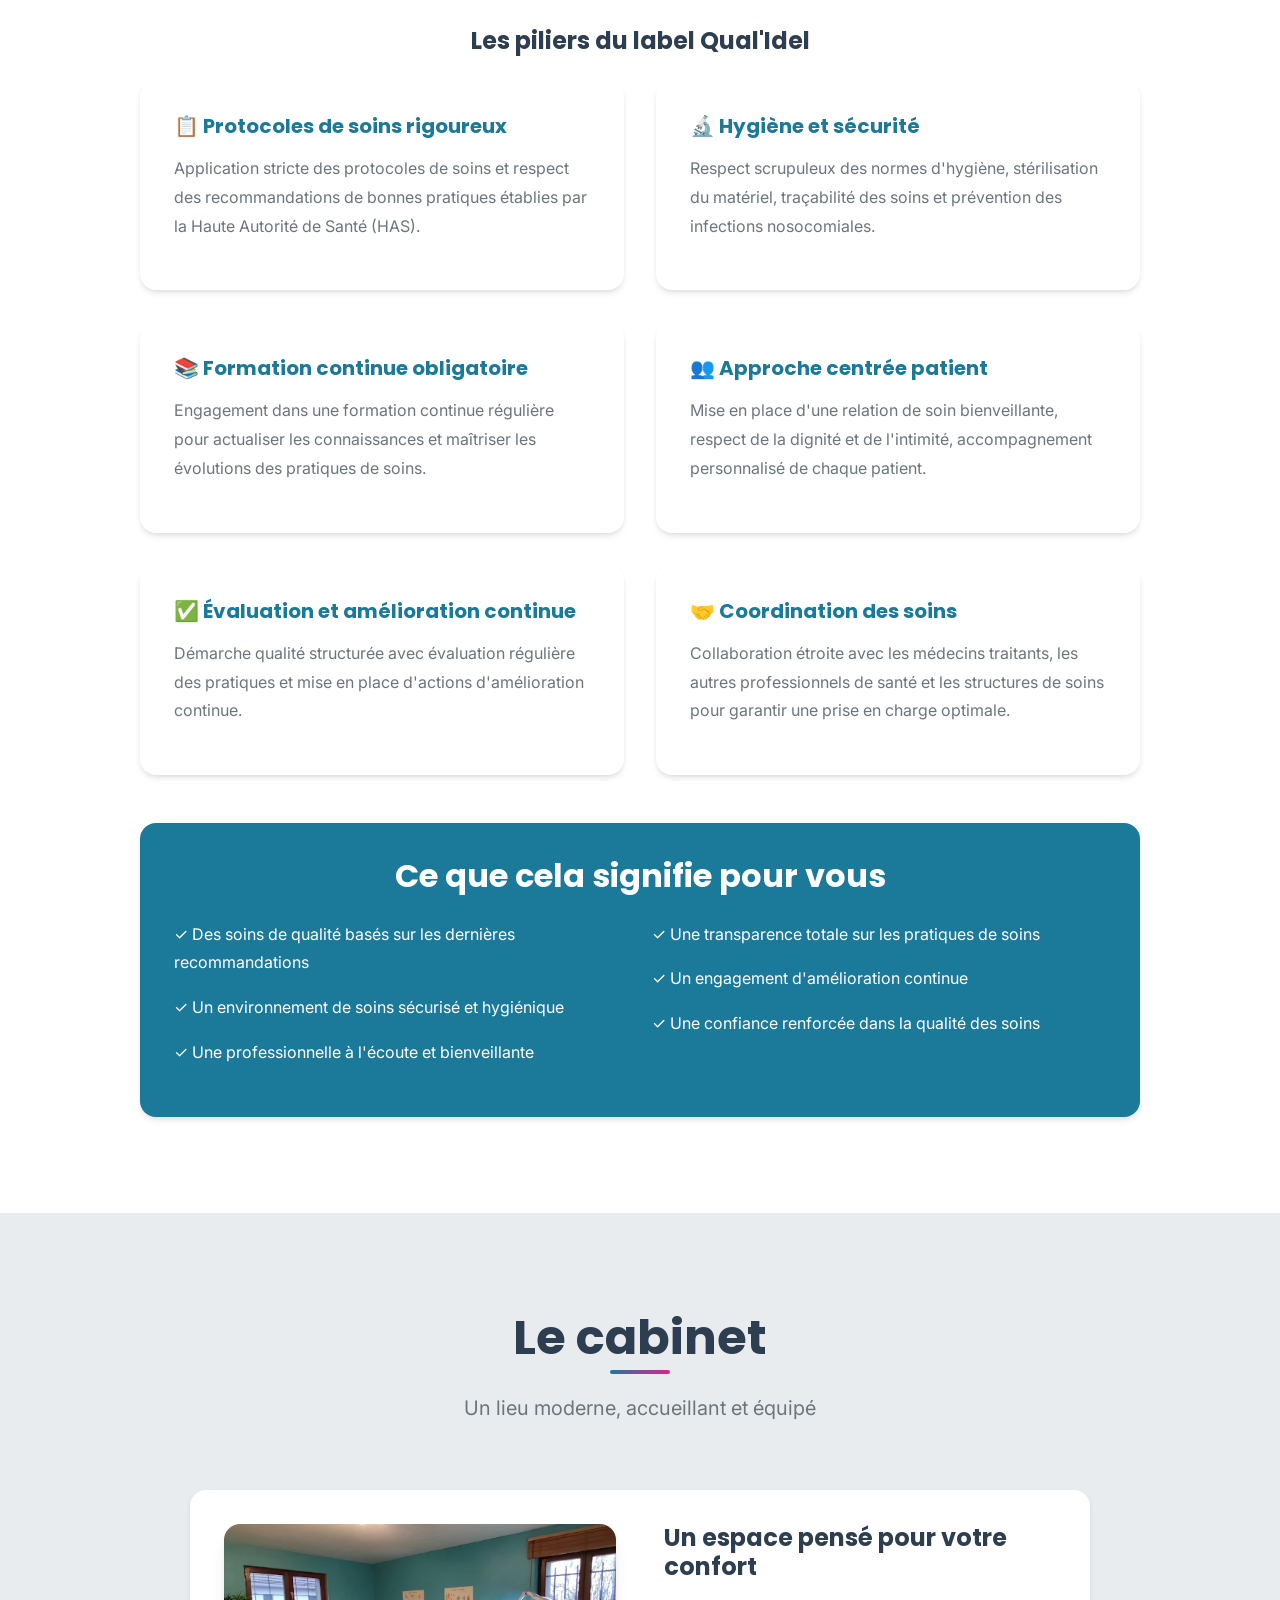
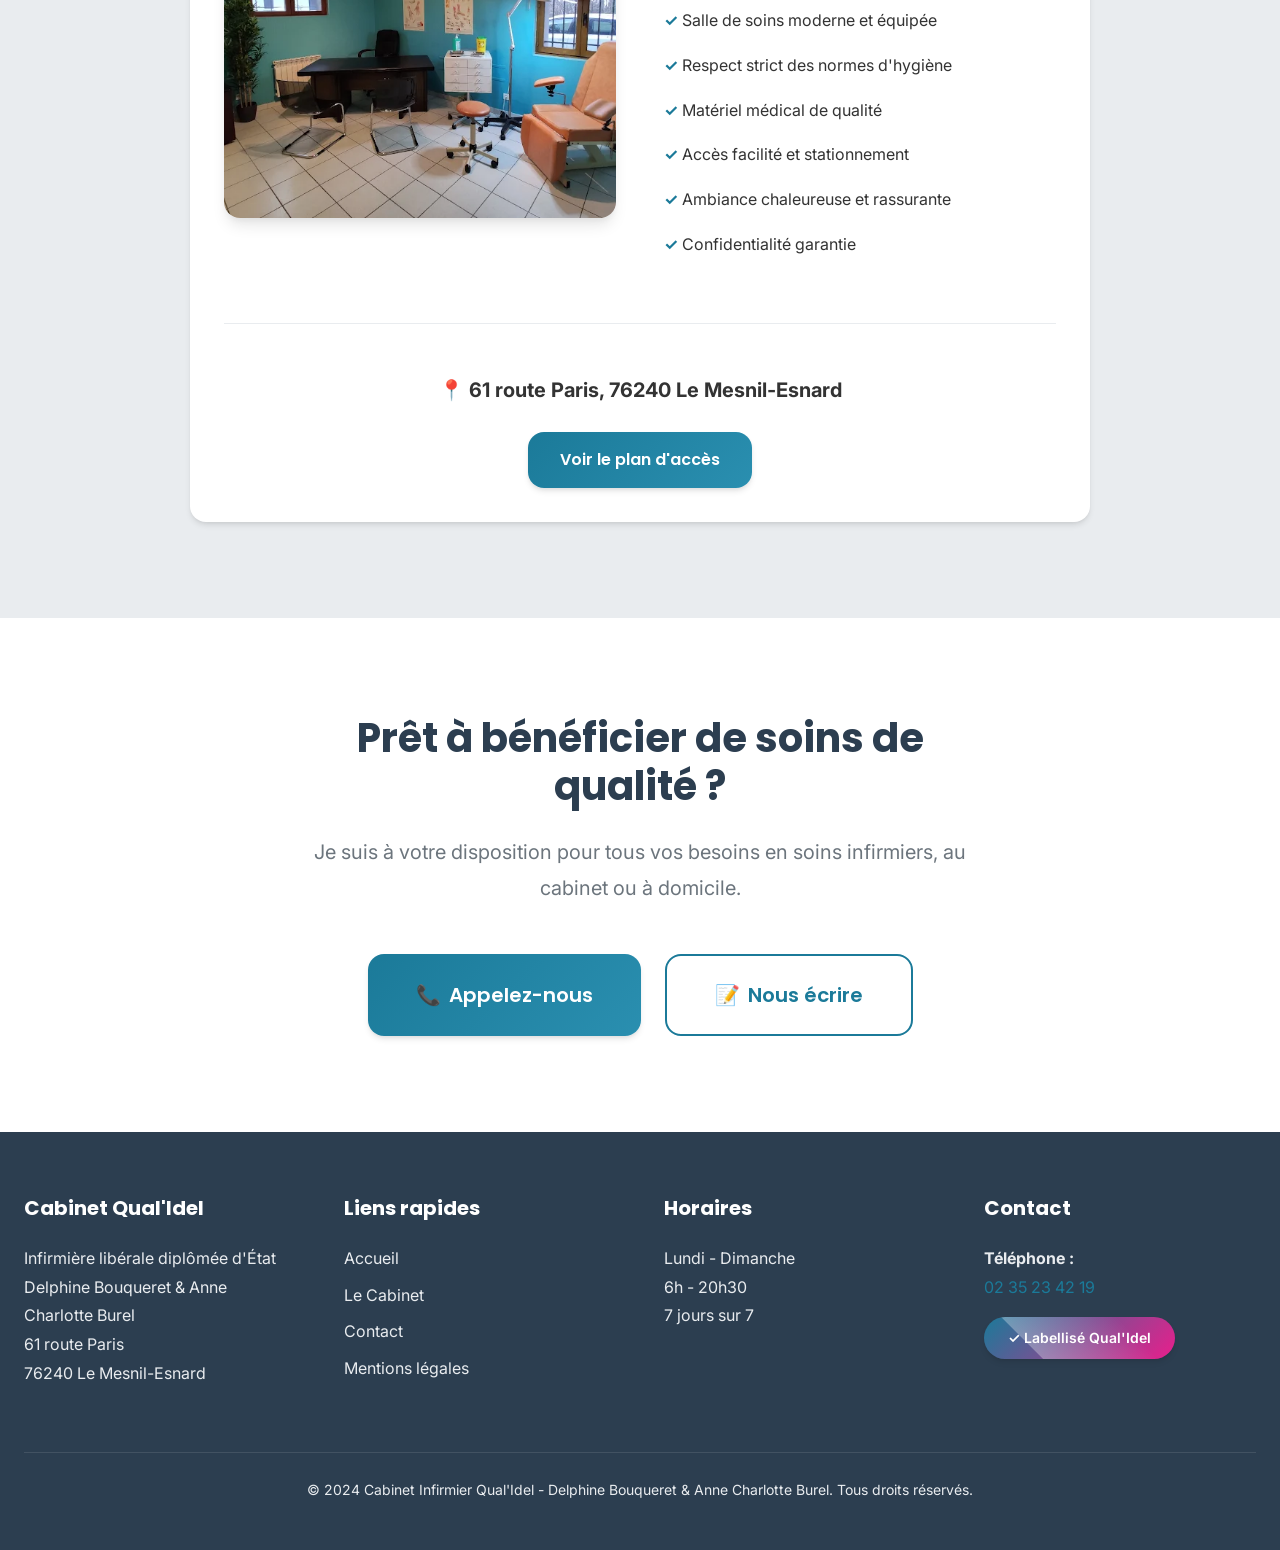
==== commit fcdbf172: "Mise à jour du site : refonte des soins, horaires, suppression de la page services et mise à jour de" ====
--- a/pages/cabinet.html
+++ b/pages/cabinet.html
@@ -5,9 +5,9 @@
   <meta charset="UTF-8">
   <meta name="viewport" content="width=device-width, initial-scale=1.0">
   <meta name="description"
-    content="Découvrez le cabinet infirmier Qual'Idel : présentation de Priscillia Disdier, valeurs, label qualité et engagement professionnel.">
+    content="Découvrez le cabinet infirmier Qual'Idel : présentation d'Anne-Charlotte Burel et Delphine Bouqueret, valeurs, label qualité et engagement professionnel.">
   <meta name="keywords"
-    content="cabinet infirmier, Qual'Idel, Priscillia Disdier, label qualité, infirmière libérale, Le Mesnil-Esnard">
+    content="cabinet infirmier, Qual'Idel, Anne-Charlotte Burel, Delphine Bouqueret, label qualité, infirmières libérales, Le Mesnil-Esnard">
 
   <!-- Open Graph -->
   <meta property="og:title" content="Le Cabinet - Cabinet Infirmier Qual'Idel">
@@ -53,7 +53,7 @@
       <nav class="nav">
         <ul class="nav-menu">
           <li><a href="../index.html" class="nav-link">Accueil</a></li>
-          <li><a href="services.html" class="nav-link">Services</a></li>
+
           <li><a href="cabinet.html" class="nav-link active">Le Cabinet</a></li>
           <li><a href="contact.html" class="nav-link">Contact</a></li>
         </ul>
@@ -540,7 +540,7 @@
           <h3>Liens rapides</h3>
           <ul class="footer-links">
             <li><a href="../index.html">Accueil</a></li>
-            <li><a href="services.html">Services</a></li>
+
             <li><a href="cabinet.html">Le Cabinet</a></li>
             <li><a href="contact.html">Contact</a></li>
             <li><a href="mentions-legales.html">Mentions légales</a></li>
@@ -551,7 +551,7 @@
           <h3>Horaires</h3>
           <p>
             Lundi - Dimanche<br>
-            6h-20h30<br>
+            6h - 20h30<br>
             7 jours sur 7
           </p>
         </div>
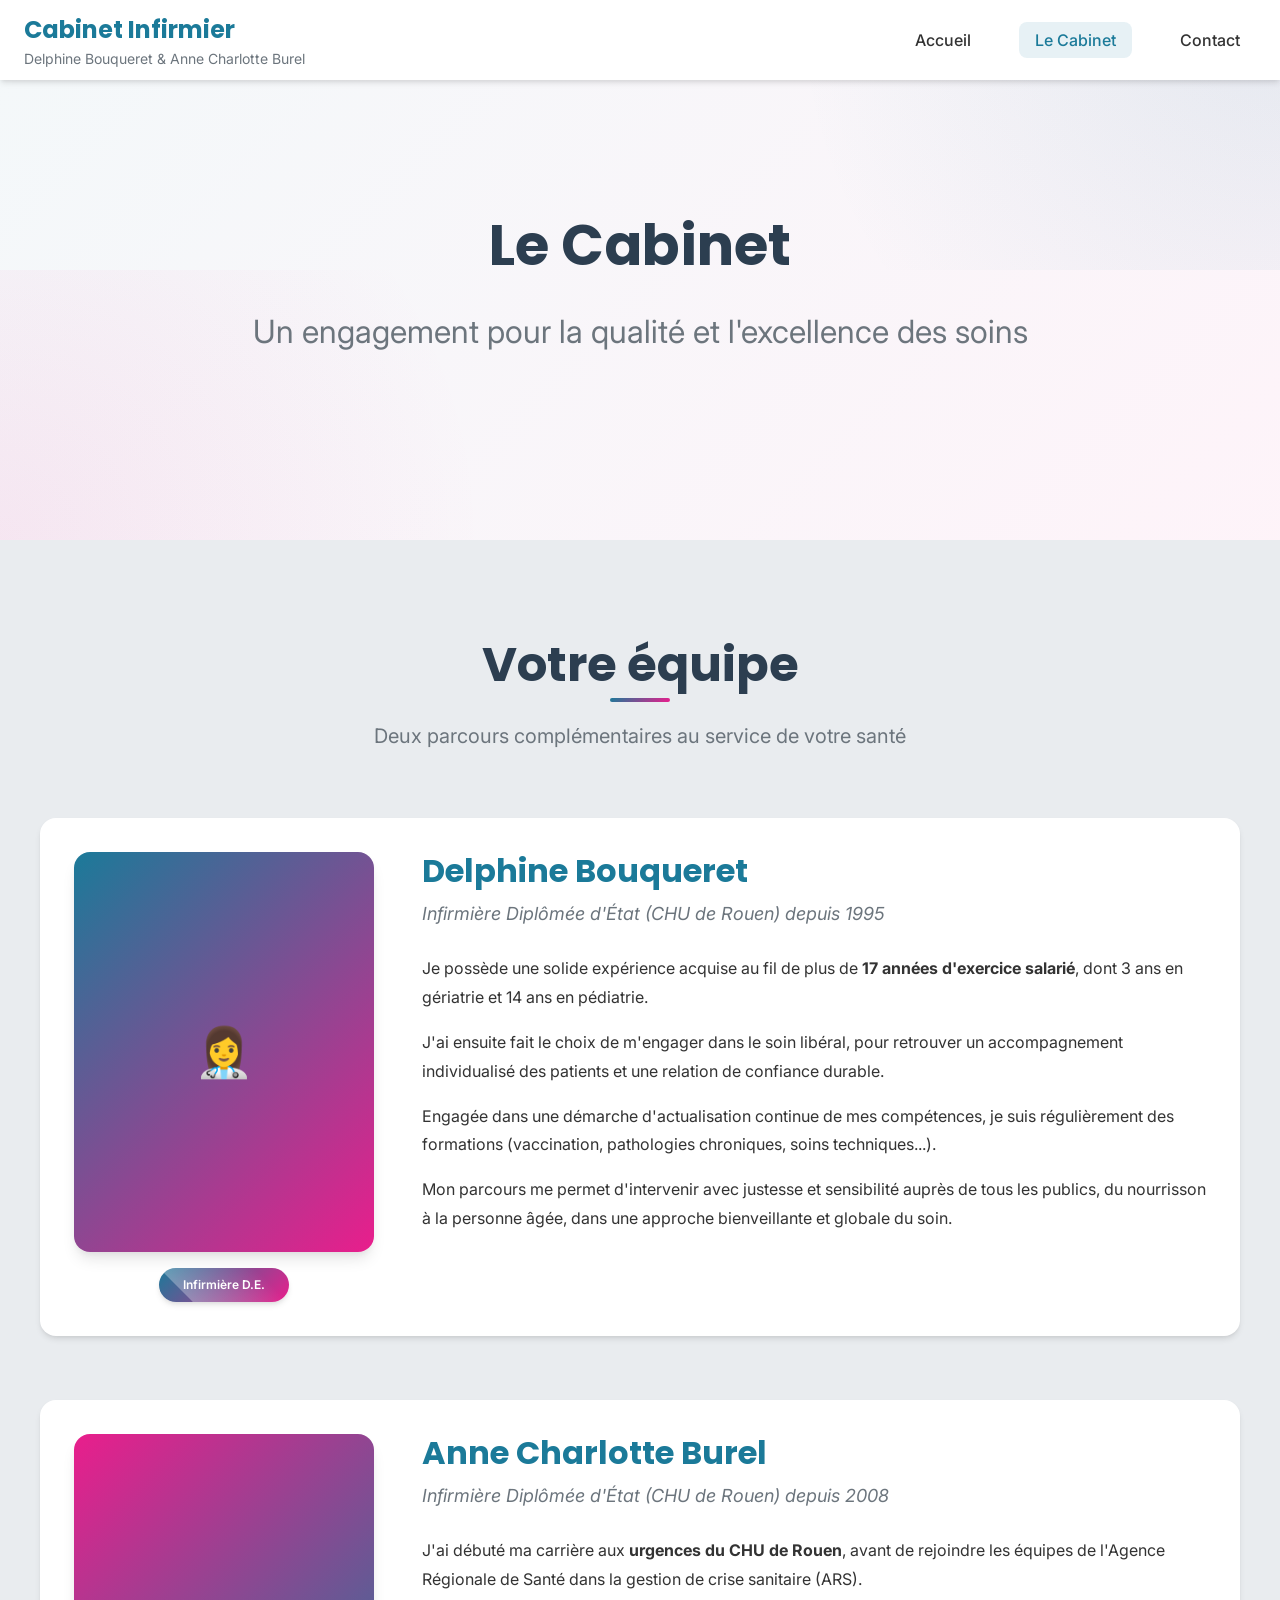
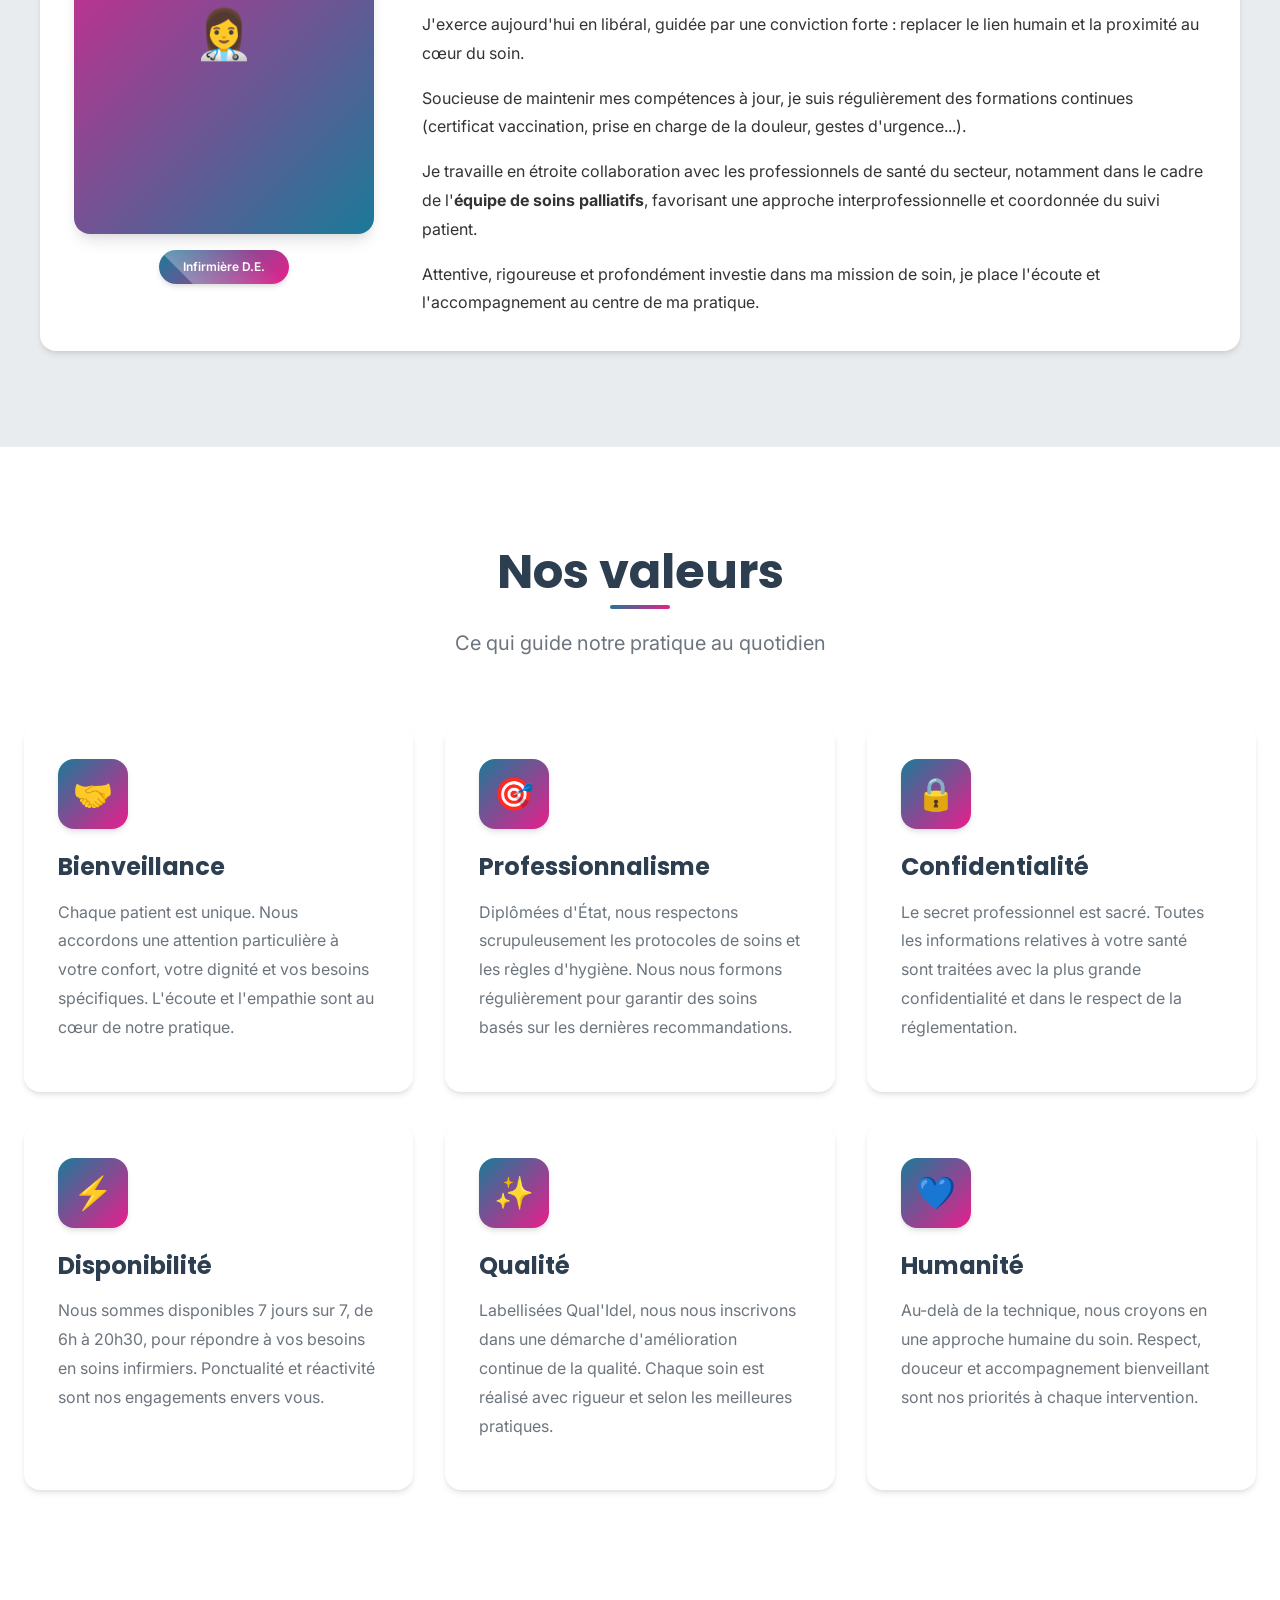
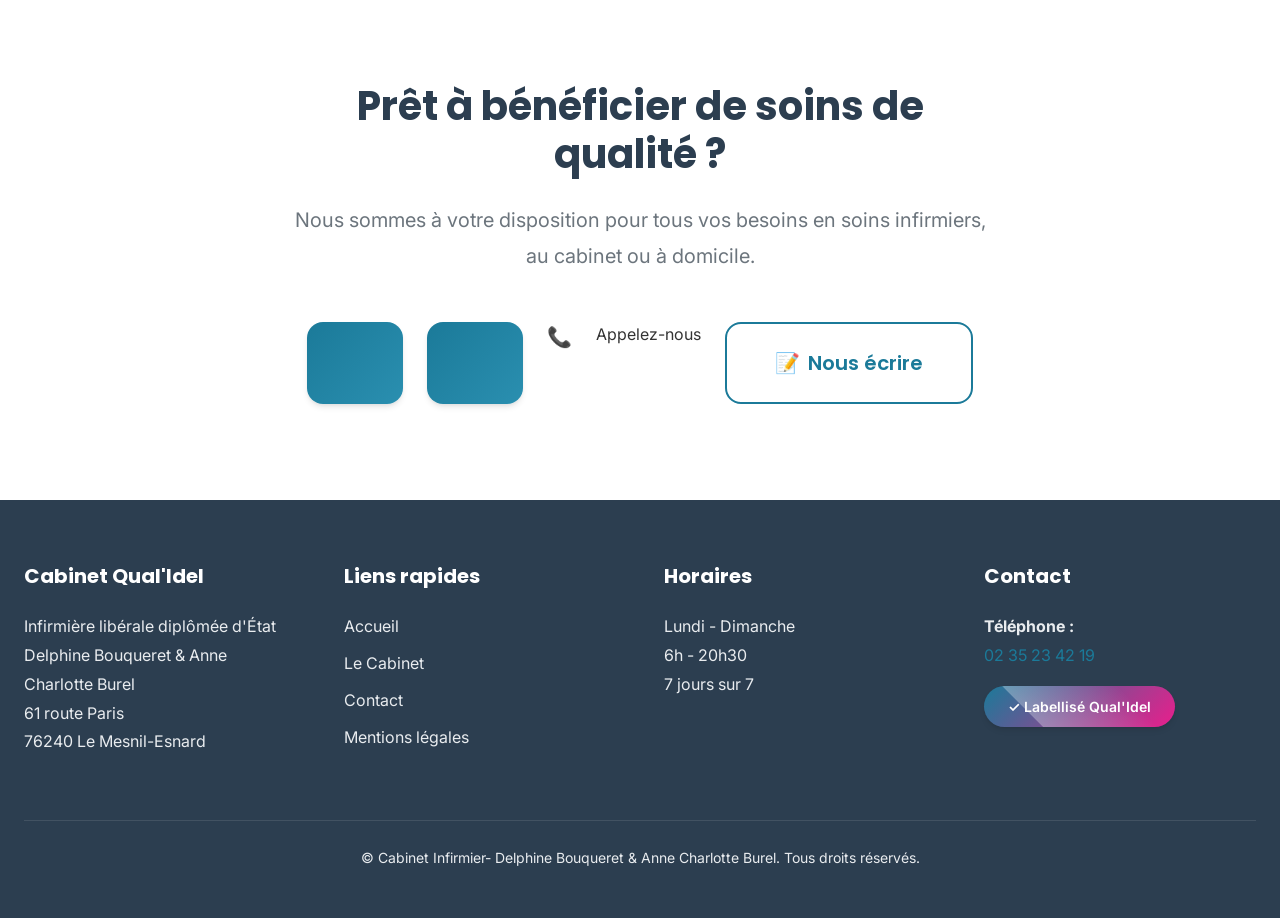
==== commit bd418143: "feat: enhance contact buttons with multi-option calling and SMS for mobile" ====
--- a/pages/cabinet.html
+++ b/pages/cabinet.html
@@ -5,9 +5,9 @@
   <meta charset="UTF-8">
   <meta name="viewport" content="width=device-width, initial-scale=1.0">
   <meta name="description"
-    content="Découvrez le cabinet infirmier Qual'Idel : présentation d'Anne-Charlotte Burel et Delphine Bouqueret, valeurs, label qualité et engagement professionnel.">
+    content="Découvrez le cabinet infirmier : présentation d'Anne-Charlotte Burel et Delphine Bouqueret, valeurs, label qualité et engagement professionnel.">
   <meta name="keywords"
-    content="cabinet infirmier, Qual'Idel, Anne-Charlotte Burel, Delphine Bouqueret, label qualité, infirmières libérales, Le Mesnil-Esnard">
+    content="cabinet infirmier, Anne-Charlotte Burel, Delphine Bouqueret, label qualité, infirmières libérales, Le Mesnil-Esnard">
 
   <!-- Open Graph -->
   <meta property="og:title" content="Le Cabinet - Cabinet Infirmier Qual'Idel">
@@ -76,50 +76,6 @@
           <p class="hero-subtitle">
             Un engagement pour la qualité et l'excellence des soins
           </p>
-        </div>
-      </div>
-    </div>
-  </section>
-
-  <!-- SECTION PRÉSENTATION -->
-  <section class="section">
-    <div class="container">
-      <div style="display: grid; grid-template-columns: 1fr 1fr; gap: var(--spacing-3xl); align-items: center;">
-        <!-- Photo des infirmières -->
-        <div style="text-align: center;">
-          <img src="../assets/images/portrait-infirmieres.jpg"
-            alt="Delphine Bouqueret et Anne Charlotte Burel, infirmières libérales"
-            style="width: 100%; max-width: 500px; margin: 0 auto; border-radius: var(--border-radius-xl); box-shadow: var(--shadow-2xl); display: block;"
-            loading="lazy">
-        </div>
-
-        <!-- Texte -->
-        <div>
-          <span class="badge-qualidel" style="margin-bottom: var(--spacing-lg);">Delphine Bouqueret & Anne Charlotte
-            Burel</span>
-          <h2 style="font-size: var(--font-size-3xl); margin-bottom: var(--spacing-lg);">
-            Vos infirmières libérales de confiance
-          </h2>
-          <p
-            style="font-size: var(--font-size-lg); line-height: var(--line-height-relaxed); margin-bottom: var(--spacing-md);">
-            Diplômées d'État et conventionnées avec l'assurance-maladie, nous exerçons en tant qu'infirmières libérales
-            au sein du cabinet Qual'Idel situé au Mesnil-Esnard, près de Rouen.
-          </p>
-          <p
-            style="font-size: var(--font-size-lg); line-height: var(--line-height-relaxed); margin-bottom: var(--spacing-md);">
-            Passionnées par notre métier, nous mettons notre expertise et notre humanité au service de vos besoins de
-            santé.
-            Nous réalisons tous types de soins médicalement prescrits, aussi bien au cabinet qu'à domicile,
-            avec une attention particulière portée au confort et à la sécurité des patients.
-          </p>
-          <p
-            style="font-size: var(--font-size-lg); line-height: var(--line-height-relaxed); margin-bottom: var(--spacing-xl);">
-            Notre cabinet est labellisé <strong>Qual'Idel</strong>, un label de qualité qui témoigne de notre engagement
-            dans une démarche d'excellence et d'amélioration continue de notre pratique professionnelle.
-          </p>
-          <a href="contact.html" class="btn btn-primary">
-            Nous contacter
-          </a>
         </div>
       </div>
     </div>
@@ -157,7 +113,7 @@
             </h3>
             <p
               style="font-size: var(--font-size-md); color: var(--color-text-secondary); margin-bottom: var(--spacing-lg); font-style: italic;">
-              Infirmière diplômée depuis 1995
+              Infirmière Diplômée d'État (CHU de Rouen) depuis 1995
             </p>
 
             <div
@@ -201,7 +157,7 @@
             </h3>
             <p
               style="font-size: var(--font-size-md); color: var(--color-text-secondary); margin-bottom: var(--spacing-lg); font-style: italic;">
-              Infirmière diplômée depuis 17 ans
+              Infirmière Diplômée d'État (CHU de Rouen) depuis 2008
             </p>
 
             <div
@@ -298,199 +254,6 @@
             Au-delà de la technique, nous croyons en une approche humaine du soin. Respect, douceur
             et accompagnement bienveillant sont nos priorités à chaque intervention.
           </p>
-        </div>
-      </div>
-    </div>
-  </section>
-
-  <!-- SECTION QUAL'IDEL DÉTAILLÉE -->
-  <section class="section">
-    <div class="container">
-      <div class="section-header">
-        <h2 class="section-title">Le label Qual'Idel en détail</h2>
-        <p class="section-subtitle">
-          Une certification qui fait la différence
-        </p>
-      </div>
-
-      <div style="max-width: 1000px; margin: 0 auto;">
-        <!-- Intro -->
-        <div class="card"
-          style="margin-bottom: var(--spacing-2xl); background: linear-gradient(135deg, rgba(27, 122, 153, 0.05) 0%, rgba(233, 30, 140, 0.05) 100%);">
-          <div style="text-align: center;">
-            <div style="font-size: 5rem; margin-bottom: var(--spacing-lg);">🏆</div>
-            <h3 style="font-size: var(--font-size-2xl); color: var(--color-primary); margin-bottom: var(--spacing-md);">
-              Qu'est-ce que Qual'Idel ?
-            </h3>
-            <p style="font-size: var(--font-size-lg); line-height: var(--line-height-relaxed);">
-              <strong>Qual'Idel</strong> est un label qualité spécifique aux infirmières et infirmiers libéraux.
-              Il s'agit d'une démarche structurée et rigoureuse qui garantit le respect d'une charte qualité exigeante
-              et témoigne d'un engagement professionnel d'excellence.
-            </p>
-          </div>
-        </div>
-
-        <!-- Les piliers -->
-        <h3 style="font-size: var(--font-size-xl); margin-bottom: var(--spacing-lg); text-align: center;">
-          Les piliers du label Qual'Idel
-        </h3>
-
-        <div
-          style="display: grid; grid-template-columns: 1fr 1fr; gap: var(--spacing-xl); margin-bottom: var(--spacing-2xl);">
-          <div class="card">
-            <h4 style="color: var(--color-primary); margin-bottom: var(--spacing-md); font-size: var(--font-size-lg);">
-              📋 Protocoles de soins rigoureux
-            </h4>
-            <p style="color: var(--color-text-secondary); line-height: var(--line-height-relaxed);">
-              Application stricte des protocoles de soins et respect des recommandations de bonnes pratiques
-              établies par la Haute Autorité de Santé (HAS).
-            </p>
-          </div>
-
-          <div class="card">
-            <h4 style="color: var(--color-primary); margin-bottom: var(--spacing-md); font-size: var(--font-size-lg);">
-              🔬 Hygiène et sécurité
-            </h4>
-            <p style="color: var(--color-text-secondary); line-height: var(--line-height-relaxed);">
-              Respect scrupuleux des normes d'hygiène, stérilisation du matériel, traçabilité des soins
-              et prévention des infections nosocomiales.
-            </p>
-          </div>
-
-          <div class="card">
-            <h4 style="color: var(--color-primary); margin-bottom: var(--spacing-md); font-size: var(--font-size-lg);">
-              📚 Formation continue obligatoire
-            </h4>
-            <p style="color: var(--color-text-secondary); line-height: var(--line-height-relaxed);">
-              Engagement dans une formation continue régulière pour actualiser les connaissances
-              et maîtriser les évolutions des pratiques de soins.
-            </p>
-          </div>
-
-          <div class="card">
-            <h4 style="color: var(--color-primary); margin-bottom: var(--spacing-md); font-size: var(--font-size-lg);">
-              👥 Approche centrée patient
-            </h4>
-            <p style="color: var(--color-text-secondary); line-height: var(--line-height-relaxed);">
-              Mise en place d'une relation de soin bienveillante, respect de la dignité et de l'intimité,
-              accompagnement personnalisé de chaque patient.
-            </p>
-          </div>
-
-          <div class="card">
-            <h4 style="color: var(--color-primary); margin-bottom: var(--spacing-md); font-size: var(--font-size-lg);">
-              ✅ Évaluation et amélioration continue
-            </h4>
-            <p style="color: var(--color-text-secondary); line-height: var(--line-height-relaxed);">
-              Démarche qualité structurée avec évaluation régulière des pratiques et mise en place
-              d'actions d'amélioration continue.
-            </p>
-          </div>
-
-          <div class="card">
-            <h4 style="color: var(--color-primary); margin-bottom: var(--spacing-md); font-size: var(--font-size-lg);">
-              🤝 Coordination des soins
-            </h4>
-            <p style="color: var(--color-text-secondary); line-height: var(--line-height-relaxed);">
-              Collaboration étroite avec les médecins traitants, les autres professionnels de santé
-              et les structures de soins pour garantir une prise en charge optimale.
-            </p>
-          </div>
-        </div>
-
-        <!-- Ce que ça signifie pour vous -->
-        <div class="card" style="background-color: var(--color-primary); color: var(--color-white);">
-          <h3
-            style="font-size: var(--font-size-2xl); margin-bottom: var(--spacing-lg); text-align: center; color: var(--color-white);">
-            Ce que cela signifie pour vous
-          </h3>
-          <div style="display: grid; grid-template-columns: 1fr 1fr; gap: var(--spacing-lg);">
-            <div>
-              <p style="margin-bottom: var(--spacing-md); line-height: var(--line-height-relaxed);">
-                ✓ Des soins de qualité basés sur les dernières recommandations
-              </p>
-              <p style="margin-bottom: var(--spacing-md); line-height: var(--line-height-relaxed);">
-                ✓ Un environnement de soins sécurisé et hygiénique
-              </p>
-              <p style="margin-bottom: var(--spacing-md); line-height: var(--line-height-relaxed);">
-                ✓ Une professionnelle à l'écoute et bienveillante
-              </p>
-            </div>
-            <div>
-              <p style="margin-bottom: var(--spacing-md); line-height: var(--line-height-relaxed);">
-                ✓ Une transparence totale sur les pratiques de soins
-              </p>
-              <p style="margin-bottom: var(--spacing-md); line-height: var(--line-height-relaxed);">
-                ✓ Un engagement d'amélioration continue
-              </p>
-              <p style="margin-bottom: var(--spacing-md); line-height: var(--line-height-relaxed);">
-                ✓ Une confiance renforcée dans la qualité des soins
-              </p>
-            </div>
-          </div>
-        </div>
-      </div>
-    </div>
-  </section>
-
-  <!-- SECTION CABINET -->
-  <section class="section section-gray">
-    <div class="container">
-      <div class="section-header">
-        <h2 class="section-title">Le cabinet</h2>
-        <p class="section-subtitle">
-          Un lieu moderne, accueillant et équipé
-        </p>
-      </div>
-
-      <div style="max-width: 900px; margin: 0 auto;">
-        <div class="card">
-          <div style="display: grid; grid-template-columns: 1fr 1fr; gap: var(--spacing-2xl);">
-            <!-- Image salle de soins -->
-            <div style="text-align: center;">
-              <img src="../assets/images/salle-soins.webp" alt="Salle de soins du cabinet infirmier Qual'Idel"
-                style="width: 100%; aspect-ratio: 4/3; object-fit: cover; border-radius: var(--border-radius-lg); box-shadow: var(--shadow-lg); margin-bottom: var(--spacing-lg);"
-                loading="lazy">
-            </div>
-
-            <!-- Infos -->
-            <div>
-              <h3 style="font-size: var(--font-size-xl); margin-bottom: var(--spacing-lg);">
-                Un espace pensé pour votre confort
-              </h3>
-              <ul style="list-style: none; padding: 0; line-height: var(--line-height-relaxed);">
-                <li style="margin-bottom: var(--spacing-md);">
-                  <strong style="color: var(--color-primary);">✓</strong> Salle de soins moderne et équipée
-                </li>
-                <li style="margin-bottom: var(--spacing-md);">
-                  <strong style="color: var(--color-primary);">✓</strong> Respect strict des normes d'hygiène
-                </li>
-                <li style="margin-bottom: var(--spacing-md);">
-                  <strong style="color: var(--color-primary);">✓</strong> Matériel médical de qualité
-                </li>
-                <li style="margin-bottom: var(--spacing-md);">
-                  <strong style="color: var(--color-primary);">✓</strong> Accès facilité et stationnement
-                </li>
-                <li style="margin-bottom: var(--spacing-md);">
-                  <strong style="color: var(--color-primary);">✓</strong> Ambiance chaleureuse et rassurante
-                </li>
-                <li style="margin-bottom: var(--spacing-md);">
-                  <strong style="color: var(--color-primary);">✓</strong> Confidentialité garantie
-                </li>
-              </ul>
-            </div>
-          </div>
-
-          <div
-            style="margin-top: var(--spacing-2xl); padding-top: var(--spacing-2xl); border-top: 1px solid var(--color-neutral-medium); text-align: center;">
-            <p
-              style="font-size: var(--font-size-lg); line-height: var(--line-height-relaxed); margin-bottom: var(--spacing-lg);">
-              <strong>📍 61 route Paris, 76240 Le Mesnil-Esnard</strong>
-            </p>
-            <a href="contact.html" class="btn btn-primary">
-              Voir le plan d'accès
-            </a>
-          </div>
         </div>
       </div>
     </div>
@@ -505,11 +268,12 @@
         </h2>
         <p
           style="font-size: var(--font-size-lg); color: var(--color-text-secondary); margin-bottom: var(--spacing-2xl);">
-          Je suis à votre disposition pour tous vos besoins en soins infirmiers,
+          Nous sommes à votre disposition pour tous vos besoins en soins infirmiers,
           au cabinet ou à domicile.
         </p>
         <div style="display: flex; justify-content: center; gap: var(--spacing-lg); flex-wrap: wrap;">
           <a href="tel:0235234219" class="btn btn-primary btn-large">
+            <a href="tel:06 67 39 45 82" class="btn btn-primary btn-large"></a>
             <span class="btn-icon">📞</span>
             Appelez-nous
           </a>
@@ -569,7 +333,7 @@
       </div>
 
       <div class="footer-bottom">
-        <p>&copy; 2024 Cabinet Infirmier Qual'Idel - Delphine Bouqueret & Anne Charlotte Burel. Tous droits réservés.
+        <p>&copy; Cabinet Infirmier- Delphine Bouqueret & Anne Charlotte Burel. Tous droits réservés.
         </p>
       </div>
     </div>
--- a/assets/css/style.css
+++ b/assets/css/style.css
@@ -730,6 +730,24 @@
   color: var(--color-primary);
 }
 
+.contact-actions {
+  display: flex;
+  flex-direction: column;
+  gap: var(--spacing-sm);
+  width: 100%;
+  margin-top: var(--spacing-md);
+}
+
+.contact-actions .btn {
+  width: 100%;
+  padding: var(--spacing-sm) var(--spacing-lg);
+  font-size: var(--font-size-sm);
+}
+
+.mobile-only {
+  display: none !important;
+}
+
 /* === FORMULAIRE === */
 .form-group {
   margin-bottom: var(--spacing-lg);
--- a/assets/css/responsive.css
+++ b/assets/css/responsive.css
@@ -163,6 +163,10 @@
     width: 45px;
     height: 45px;
   }
+  
+  .mobile-only {
+    display: inline-flex !important;
+  }
 }
 
 /* === MOBILE (640px et moins) === */
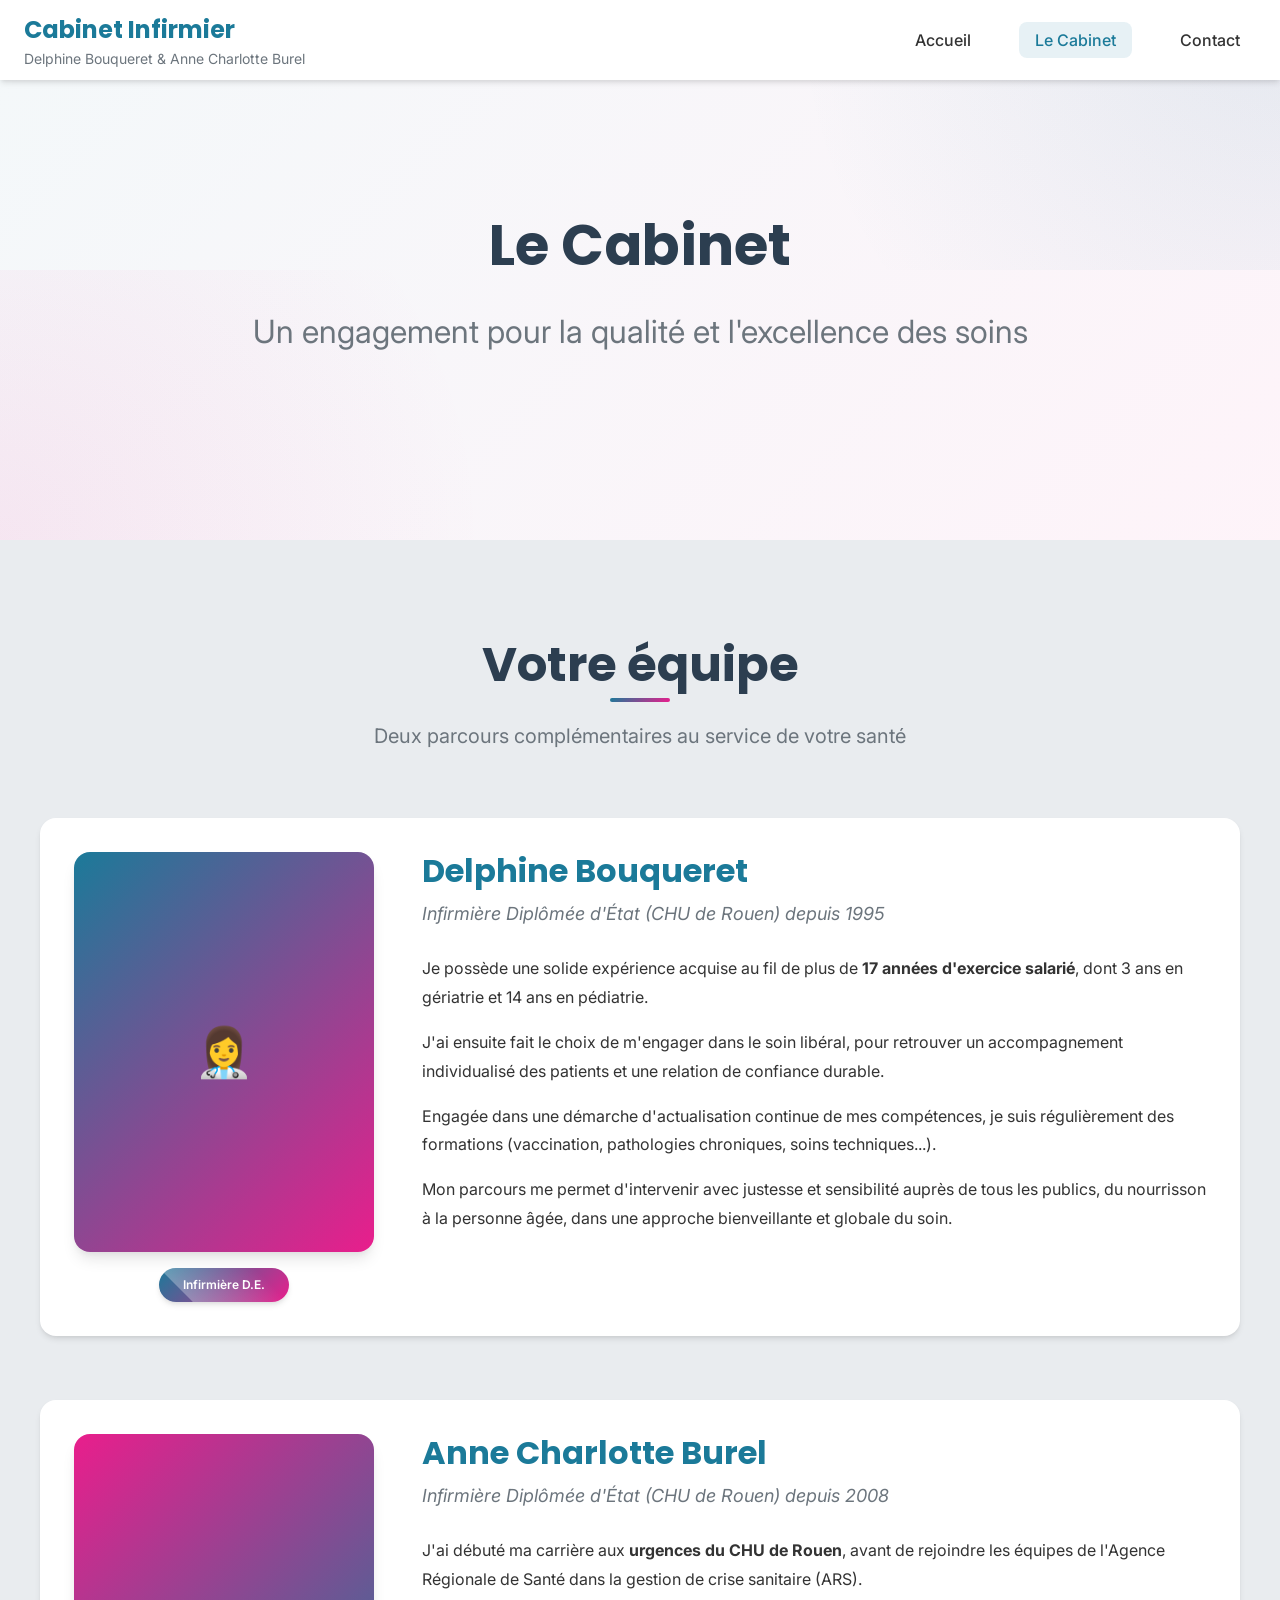
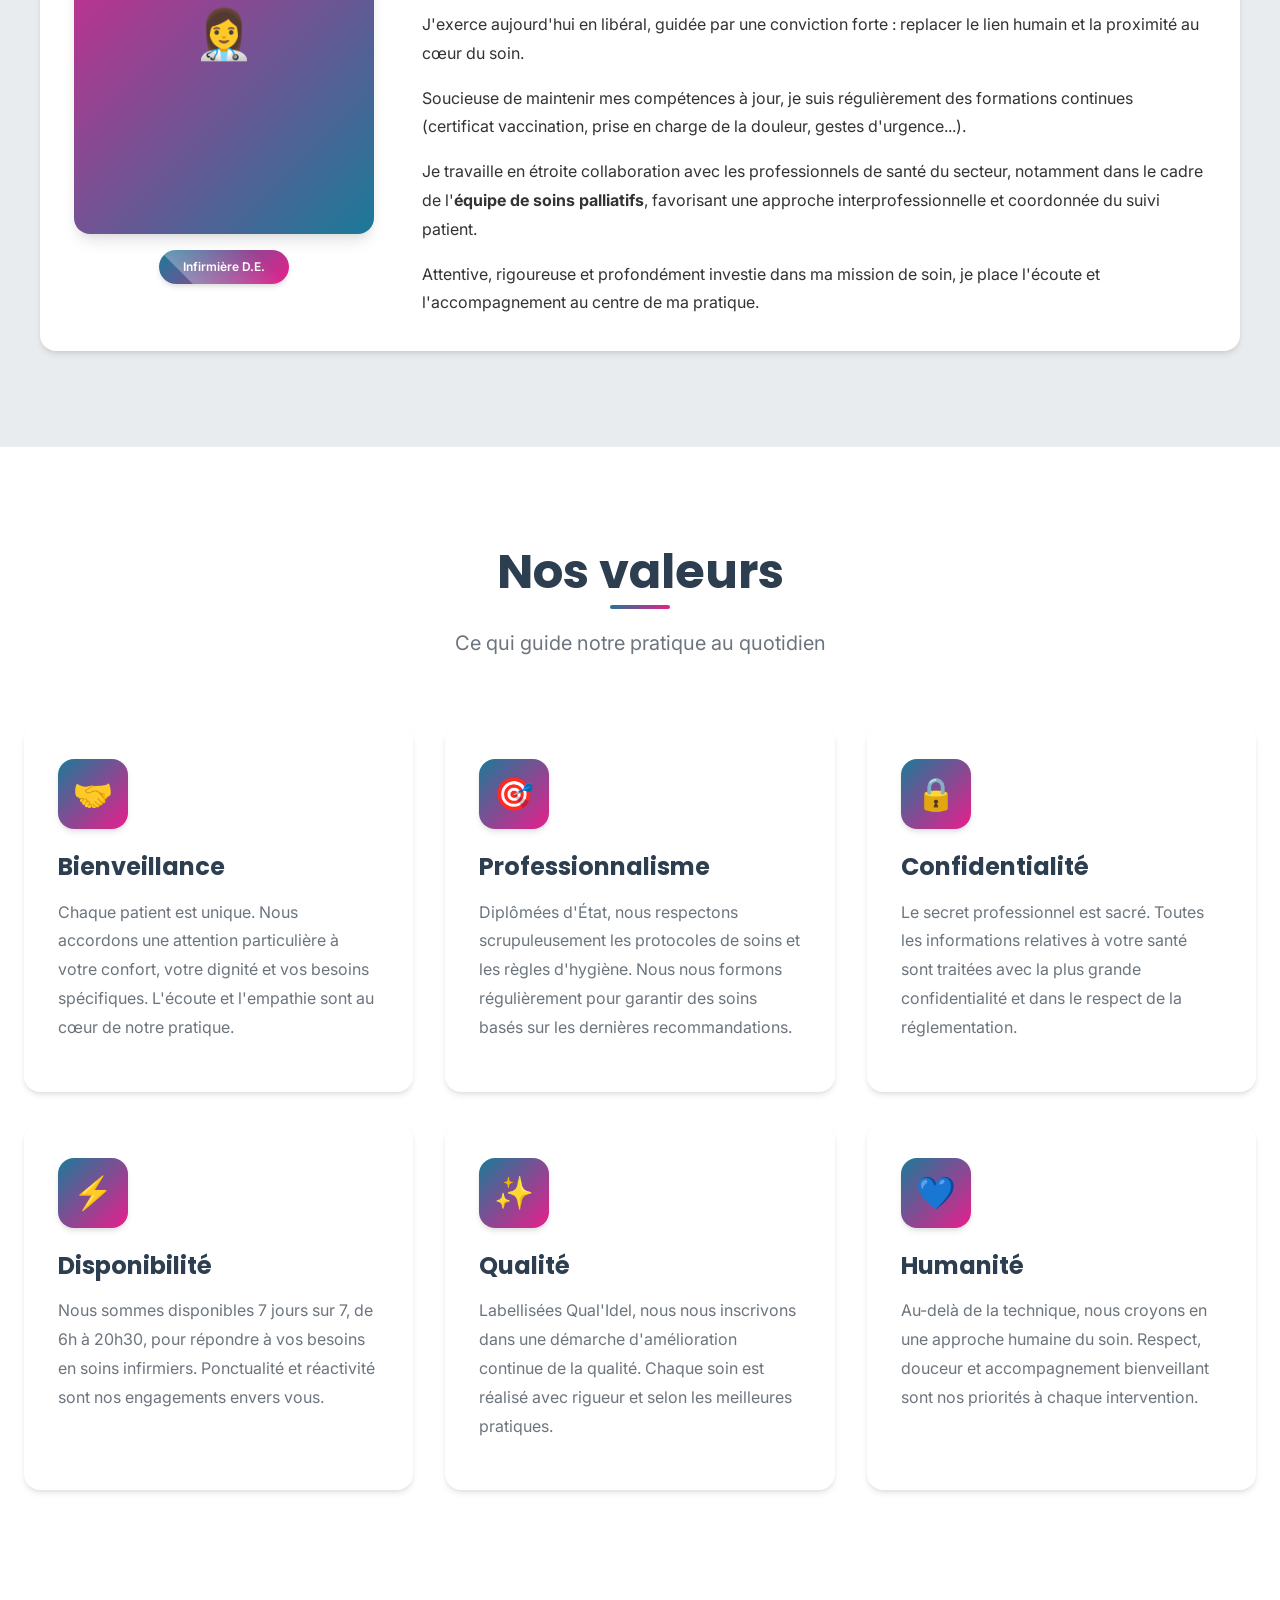
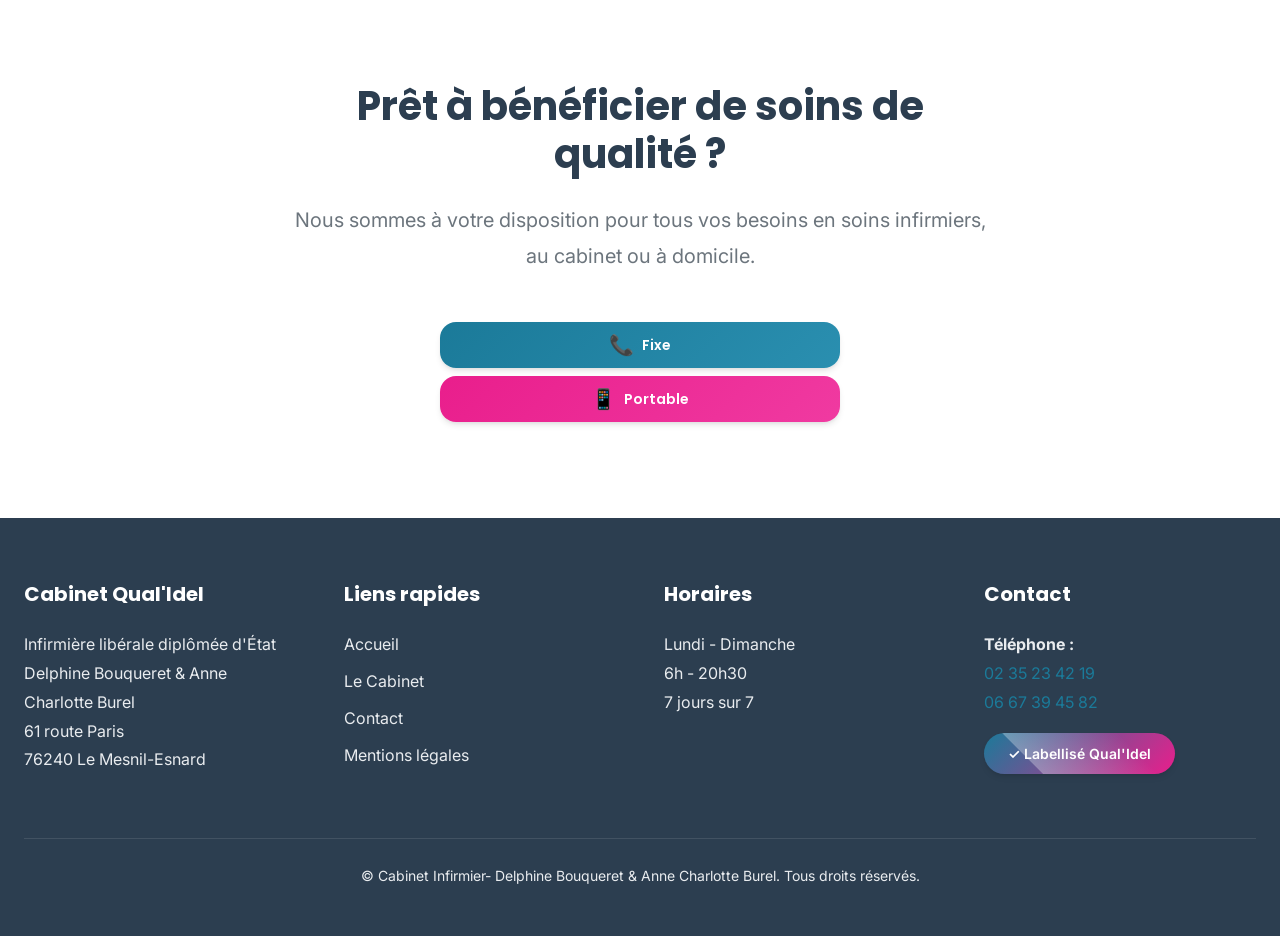
==== commit 24c7e001: "fix: synchronize all pages with multi-option contact buttons and fix dynamic phone modal for desktop" ====
--- a/pages/cabinet.html
+++ b/pages/cabinet.html
@@ -271,15 +271,15 @@
           Nous sommes à votre disposition pour tous vos besoins en soins infirmiers,
           au cabinet ou à domicile.
         </p>
-        <div style="display: flex; justify-content: center; gap: var(--spacing-lg); flex-wrap: wrap;">
-          <a href="tel:0235234219" class="btn btn-primary btn-large">
-            <a href="tel:06 67 39 45 82" class="btn btn-primary btn-large"></a>
-            <span class="btn-icon">📞</span>
-            Appelez-nous
+        <div class="contact-actions" style="margin: 0 auto; max-width: 400px;">
+          <a href="tel:+33235234219" class="btn btn-primary btn-large" title="Appeler le cabinet (fixe)">
+            <span class="btn-icon">📞</span> Fixe
           </a>
-          <a href="contact.html" class="btn btn-outline btn-large">
-            <span class="btn-icon">📝</span>
-            Nous écrire
+          <a href="tel:+33667394582" class="btn btn-secondary btn-large" title="Appeler l'infirmier (mobile)">
+            <span class="btn-icon">📱</span> Portable
+          </a>
+          <a href="sms:+33667394582" class="btn btn-outline btn-large mobile-only" title="Envoyer un SMS">
+            <span class="btn-icon">💬</span> SMS
           </a>
         </div>
       </div>
@@ -324,7 +324,8 @@
           <h3>Contact</h3>
           <p>
             <strong>Téléphone :</strong><br>
-            <a href="tel:0235234219" class="phone-number">02 35 23 42 19</a>
+            <a href="tel:+33235234219" class="phone-number">02 35 23 42 19</a><br>
+            <a href="tel:+33667394582" class="phone-number">06 67 39 45 82</a>
           </p>
           <p style="margin-top: var(--spacing-md);">
             <span class="badge-qualidel" style="display: inline-flex;">✓ Labellisé Qual'Idel</span>
